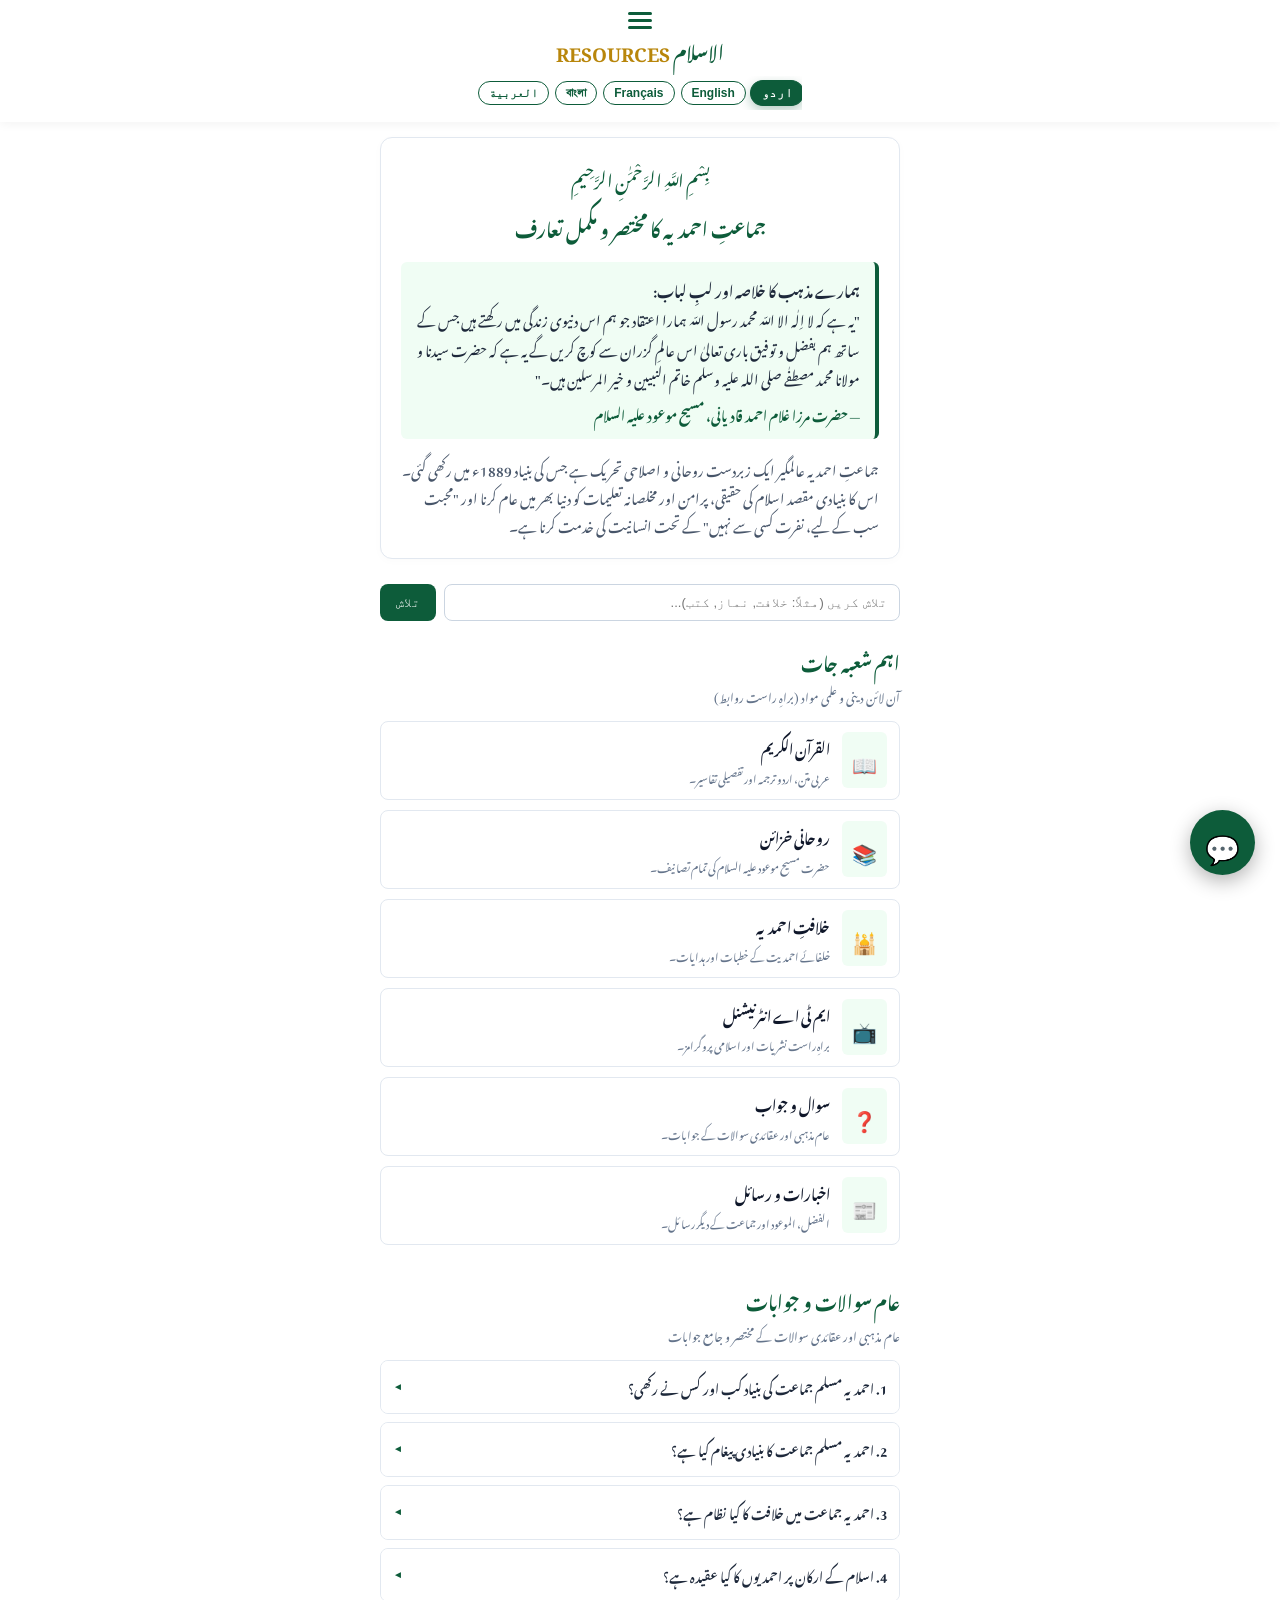
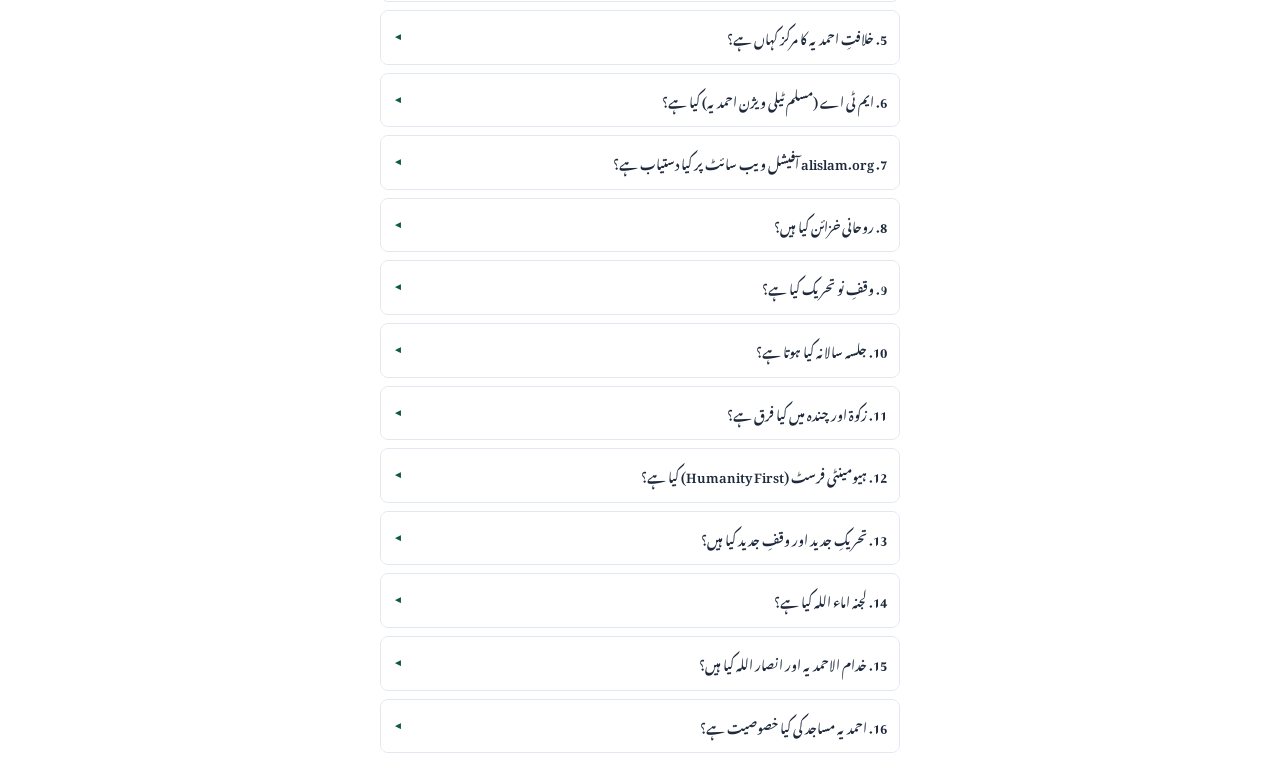
==== index.html @ c7236537 "Update index.html" ====
<!DOCTYPE html>
<html lang="ur" dir="rtl">
<head>
    <meta charset="UTF-8">
    <meta name="viewport" content="width=device-width, initial-scale=1.0">
    <title>الاسلام - Resource Portal</title>
    <link rel="stylesheet" href="style.css">
</head>
<body>

    <!-- Header Section -->

    <header class="navbar">
        <!-- 3 Lines Button (Right Side) -->
        <div class="menu-icon" id="openMenu">
            <span></span>
            <span></span>
            <span></span>

        </div>

        <div class="logo">
            <span class="logo-bold" data-i18n="logoBold">الاسلام</span>
            <span class="logo-sub" data-i18n="logoSub">RESOURCES</span>
        </div>

        <!-- Professional Language Selector Bar (Resource ke niche) -->
        <div class="lang-bar" id="langBar">
            <button class="lang-btn active" data-lang="ur">اردو</button>
            <button class="lang-btn" data-lang="en">English</button>
            <button class="lang-btn" data-lang="fr">Français</button>
            <button class="lang-btn" data-lang="bn">বাংলা</button>
            <button class="lang-btn" data-lang="ar">العربية</button>
        </div>
    </header>

    <!-- Sidebar Menu -->
    <div id="sidebar" class="sidebar">
        <div class="sidebar-header">
            <h3 data-i18n="menuTitle">نیویگیشن Menu</h3>
            <span id="closeMenu" class="close-btn">&times;</span>
        </div>
        <ul class="sidebar-links">
            <li><a href="#departments" class="menu-link" data-i18n="navDep">اہم شعبہ جات</a></li>
            <li><a href="#qna" class="menu-link" data-i18n="navQna">عام سوالات و جوابات</a></li>
            <li><a href="https://www.alislam.org/quran/" target="_blank" class="menu-link" data-i18n="navQuran">القرآن الکریم (تراجم)</a></li>
            <li><a href="https://www.alislam.org/ruhani-khazain/" target="_blank" class="menu-link" data-i18n="navRuhani">روحانی خزائن</a></li>
            <li><a href="https://www.alislam.org/khilafat/" target="_blank" class="menu-link" data-i18n="navKhilafat">خلافتِ احمدیہ</a></li>
            <li><a href="https://www.mta.tv" target="_blank" class="menu-link" data-i18n="navMta">ایم ٹی اے (MTA Live)</a></li>
            <li><a href="https://www.alislam.org/library/" target="_blank" class="menu-link" data-i18n="navLibrary">کتب خانہ (Library)</a></li>
            <li><a href="https://www.alislam.org/askmadhur/" target="_blank" class="menu-link" data-i18n="navAsk">سوال و جواب (AlIslam Q&A)</a></li>
            <li><a href="https://www.alislam.org/press-release/" target="_blank" class="menu-link" data-i18n="navPress">پریس ریلیز</a></li>
            <li><a href="https://www.alislam.org/contactus/" target="_blank" class="menu-link" data-i18n="navContact">ہم سے رابطہ کریں</a></li>
        </ul>
    </div>

    <!-- Overlay Background -->
    <div id="overlay" class="overlay"></div>

    <!-- Main Container -->
    <main class="container">
        <!-- Jama'at Ta'aruf Highlight Section -->
        <div class="intro-card">
            <div class="bismillah" data-i18n="bismillah">بِسْمِ اللَّهِ الرَّحْمَٰنِ الرَّحِيمِ</div>
            <div class="intro-title" data-i18n="introTitle">جماعتِ احمدیہ کا مختصر و مکمل تعارف</div>

            <div class="intro-quote">
                <strong data-i18n="introQuoteTitle">ہمارے مذہب کا خلاصہ اور لبِ لباب:</strong><br>
                <span data-i18n="introQuoteText">"یہ ہے کہ لا اِلٰہ الا اللّہ محمد رسول اللّہ ہمارا اعتقاد جو ہم اس دنیوی زندگی میں رکھتے ہیں جس کے ساتھ ہم بفضل و توفیق باری تعالیٰ اس عالمِ گزران سے کوچ کریں گے یہ ہے کہ حضرت سیدنا و مولانا محمد مصطفٰے صلی اللہ علیہ وسلم خاتم النبیین و خیر المرسلین ہیں۔"</span>
                <span class="author-name" data-i18n="introAuthor">— حضرت مرزا غلام احمد قادیانی، مسیح موعود علیہ السلام</span>
            </div>

            <p style="text-align: right; font-size: 14px; line-height: 2; color: #475569;" data-i18n="introDesc">
                جماعتِ احمدیہ عالمگیر ایک زبردست روحانی و اصلاحی تحریک ہے جس کی بنیاد 1889ء میں رکھی گئی۔ اس کا بنیادی مقصد اسلام کی حقیقی، پرامن اور مخلصانہ تعلیمات کو دنیا بھر میں عام کرنا اور "محبت سب کے لیے، نفرت کسی سے نہیں" کے تحت انسانیت کی خدمت کرنا ہے۔
            </p>
        </div>

        <!-- Search Bar Section -->
        <div class="search-box">
            <input type="text" id="searchInput" placeholder="تلاش کریں (مثلاً: خلافت, نماز, کتب)..." data-i18n-placeholder="searchPlaceholder">
            <button id="searchBtn" data-i18n="searchBtnText">تلاش</button>
        </div>

        <!-- 1. Departments Section -->
        <section id="departments" class="section-title">
            <h2 data-i18n="depHeader">اہم شعبہ جات</h2>
            <p data-i18n="depDesc">آن لائن دینی و علمی مواد (براہِ راست روابط)</p>
        </section>

        <div class="cards-grid">
            <a href="https://www.alislam.org/quran/" target="_blank" class="card">
                <div class="card-icon">📖</div>
                <div class="card-content">
                    <h3 data-i18n="card1Title">القرآن الکریم</h3>
                    <p data-i18n="card1Desc">عربی متن، اردو ترجمہ اور تفصیلی تفاسیر۔</p>
                </div>
            </a>

            <a href="https://www.alislam.org/ruhani-khazain/" target="_blank" class="card">
                <div class="card-icon">📚</div>
                <div class="card-content">
                    <h3 data-i18n="card2Title">روحانی خزائن</h3>
                    <p data-i18n="card2Desc">حضرت مسیح موعود علیہ السلام کی تمام تصانیف۔</p>
                </div>
            </a>

            <a href="https://www.alislam.org/khilafat/" target="_blank" class="card">
                <div class="card-icon">🕌</div>
                <div class="card-content">
                    <h3 data-i18n="card3Title">خلافتِ احمدیہ</h3>
                    <p data-i18n="card3Desc">خلفائے احمدیت کے خطبات اور ہدایات۔</p>
                </div>
            </a>

            <a href="https://www.mta.tv" target="_blank" class="card">
                <div class="card-icon">📺</div>
                <div class="card-content">
                    <h3 data-i18n="card4Title">ایم ٹی اے انٹرنیشنل</h3>
                    <p data-i18n="card4Desc">براہِ راست نشریات اور اسلامی پروگرامز۔</p>
                </div>
            </a>

            <a href="https://www.alislam.org/library/" target="_blank" class="card">
                <div class="card-icon">❓</div>
                <div class="card-content">
                    <h3 data-i18n="card5Title">سوال و جواب</h3>
                    <p data-i18n="card5Desc">عام مذہبی اور عقائدی سوالات کے جوابات۔</p>
                </div>
            </a>

            <a href="https://www.alislam.org/press-release/" target="_blank" class="card">
                <div class="card-icon">📰</div>
                <div class="card-content">
                    <h3 data-i18n="card6Title">اخبارات و رسائل</h3>
                    <p data-i18n="card6Desc">الفضل، الموعود اور جماعت کے دیگر رسائل۔</p>
                </div>
            </a>
        </div>

        <!-- 2. Q&A Section -->
        <section id="qna" class="section-title" style="margin-top: 35px;">
            <h2 data-i18n="qnaHeader">عام سوالات و جوابات</h2>
            <p data-i18n="qnaDesc">عام مذہبی اور عقائدی سوالات کے مختصر و جامع جوابات</p>
        </section>

        <div id="noResults" class="no-results" style="display: none;" data-i18n="noResultsText">
            کوئی نتیجہ نہیں ملا۔ برائے مہربانی مختلف الفاظ سے تلاش کریں۔
        </div>

        <div class="accordion-container">
            <div class="accordion-item">
                <div class="accordion-header" data-i18n="q1Title">1. احمدیہ مسلم جماعت کی بنیاد کب اور کس نے رکھی؟</div>
                <div class="accordion-content">
                    <p data-i18n="q1Desc">احمدیہ مسلم جماعت کی بنیاد حضرت مرزا غلام احمد قادیانی علیہ السلام نے 1889ء میں قادیان، ہند میں رکھی۔ آپ نے حضرت محمد صلی اللہ علیہ وسلم کی پیشگوئی کے مطابق اصلاحِ امت کے لیے مامور من اللہ، مسیح موعود اور مہدی ہونے کا دعویٰ فرمایا۔</p>
                </div>
            </div>

            <div class="accordion-item">
                <div class="accordion-header" data-i18n="q2Title">2. احمدیہ مسلم جماعت کا بنیادی پیغام کیا ہے؟</div>
                <div class="accordion-content">
                    <p data-i18n="q2Desc">جماعت کا بنیادی پیغام "محبت سب کے لیے، نفرت کسی سے نہیں" ہے۔ اس کا مقصد خدا تعالی کی توحید کو قائم کرنا اور انسانیت کی بلا تفریق خدمت کرنا ہے۔</p>
                </div>
            </div>

            <div class="accordion-item">
                <div class="accordion-header" data-i18n="q3Title">3. احمدیہ جماعت میں خلافت کا کیا نظام ہے؟</div>
                <div class="accordion-content">
                    <p data-i18n="q3Desc">حضرت مسیح موعود علیہ السلام کی وفات کے بعد 1908ء میں خلافتِ احمدیہ کا آغاز ہوا۔ یہ ایک روحانی قیادت کا نظام ہے جو تمام دنیا کے احمدیوں کو ایک حبل اللہ پر متحد رکھتا ہے۔ اس وقت پانچویں خلیفہ حضرت مرزا مسرور احمد ایدہ اللہ تعالی بنصرہ العزیز جماعت کے سربراہ ہیں۔</p>
                </div>
            </div>

            <div class="accordion-item">
                <div class="accordion-header" data-i18n="q4Title">4. اسلام کے ارکان پر احمدیوں کا کیا عقیدہ ہے؟</div>
                <div class="accordion-content">
                    <p data-i18n="q4Desc">احمدی مسلم تمام 5 ارکانِ اسلام (کلمہ، نماز، روزہ، زکوۃ، حج) اور ایمان کے 6 ارکان پر پکا ایمان رکھتے ہیں اور حضرت محمد صلی اللہ علیہ وسلم کو خاتم النبیین مانتے ہیں۔</p>
                </div>
            </div>

            <div class="accordion-item">
                <div class="accordion-header" data-i18n="q5Title">5. خلافتِ احمدیہ کا مرکز کہاں ہے؟</div>
                <div class="accordion-content">
                    <p data-i18n="q5Desc">اس وقت خلافتِ احمدیہ کا عالمی مرکز اسلام آباد، ٹلفورڈ، برطانیہ (UK) میں واقع ہے۔</p>
                </div>
            </div>

            <div class="accordion-item">
                <div class="accordion-header" data-i18n="q6Title">6. ایم ٹی اے (مسلم ٹیلی ویژن احمدیہ) کیا ہے؟</div>
                <div class="accordion-content">
                    <p data-i18n="q6Desc">ایم ٹی اے ایک 24 گھنٹے چلنے والا عالمی سیٹلائٹ ٹی وی نیٹ ورک ہے جو بغیر کسی کمرشل اشتہار کے خالص اسلامی مواد، خطباتِ جمعہ اور دینی تعلیمات پوری دنیا میں نشر کرتا ہے۔</p>
                </div>
            </div>

            <div class="accordion-item">
                <div class="accordion-header" data-i18n="q7Title">7. alislam.org آفیشل ویب سائٹ پر کیا دستیاب ہے؟</div>
                <div class="accordion-content">
                    <p data-i18n="q7Desc">alislam.org احمدیہ مسلم جماعت کی آفیشل انٹرنیشنل ویب سائٹ ہے جہاں قرآن کریم کے تراجم، احادیث، ملفوظات، روحانی خزائن اور ہزاروں دینی کتب متعدد زبانوں میں بالکل مفت دستیاب ہیں۔</p>
                </div>
            </div>

            <div class="accordion-item">
                <div class="accordion-header" data-i18n="q8Title">8. روحانی خزائن کیا ہیں؟</div>
                <div class="accordion-content">
                    <p data-i18n="q8Desc">روحانی خزائن حضرت مسیح موعود علیہ السلام کی تحریر کردہ 80 سے زائد تصانیف (کتب) کا ایک مجموعہ ہے جس میں اسلامی عقائد، دلائل اور فلسفہ دین پر تفصیلی بحث کی گئی ہے۔</p>
                </div>
            </div>

            <div class="accordion-item">
                <div class="accordion-header" data-i18n="q9Title">9. وقفِ نو تحریک کیا ہے؟</div>
                <div class="accordion-content">
                    <p data-i18n="q9Desc">یہ ایک عظیم دینی منصوبی اور تحریک ہے جس میں احمدی والدین اپنے بچوں کو ان کی پیدائش سے پہلے خدا کی راہ اور اسلام کی خدمت کے لیے وقف کرتے ہیں۔</p>
                </div>
            </div>

            <div class="accordion-item">
                <div class="accordion-header" data-i18n="q10Title">10. جلسہ سالانہ کیا ہوتا ہے؟</div>
                <div class="accordion-content">
                    <p data-i18n="q10Desc">جلسہ سالانہ ایک 3 روزہ سالانہ دینی و تربیتی کانفرنس ہوتی ہے جو دنیا کے مختلف ممالک میں مقدس دینی ماحول میں منعقد کی جاتی ہے۔</p>
                </div>
            </div>

            <div class="accordion-item">
                <div class="accordion-header" data-i18n="q11Title">11. زکوۃ اور چندہ میں کیا فرق ہے؟</div>
                <div class="accordion-content">
                    <p data-i18n="q11Desc">زکوۃ فرض ارکانِ اسلام میں سے ہے۔ جبکہ چندہ (مالی قربانی) اپنے مال سے جماعتی و دینی اخراجات، تبلیغ اور غریبوں کی مدد کے لیے ایک اختیاری مالی قربانی کا نظام ہے۔</p>
                </div>
            </div>

            <div class="accordion-item">
                <div class="accordion-header" data-i18n="q12Title">12. ہیومینٹی فرسٹ (Humanity First) کیا ہے؟</div>
                <div class="accordion-content">
                    <p data-i18n="q12Desc">ہیومینٹی فرسٹ ایک بین الاقوامی رفاہی ادارہ (Charity Organization) ہے جو بغیر کسی مذہب، ذات یا رنگ کے فرق کے، دنیا بھر کے آفت زدہ اور ضرورت مند لوگوں کی خدمت کرتا ہے۔</p>
                </div>
            </div>

            <div class="accordion-item">
                <div class="accordion-header" data-i18n="q13Title">13. تحریکِ جدید اور وقفِ جدید کیا ہیں؟</div>
                <div class="accordion-content">
                    <p data-i13n="q13Desc">یہ خلافتِ احمدیہ کی طرف سے شروع کی گئی دو عظیم مالی و روحانی تحریکات ہیں جن کا مقصد دنیا بھر میں اسلام کا پیغام پہنچانا، مساجد بنانا اور تعلیمی و طبی مراکز قائم کرنا ہے۔</p>
                </div>
            </div>

            <div class="accordion-item">
                <div class="accordion-header" data-i18n="q14Title">14. لجنہ اماء اللہ کیا ہے؟</div>
                <div class="accordion-content">
                    <p data-i14n="q14Desc">لجنہ اماء اللہ احمدیہ جماعت کی خواتین کی ذیلی تنظیم ہے جو خواتین کی تعلیم، تربیت اور سماجی خدمت کے لیے مستقل طور پر کام کرتی ہے۔</p>
                </div>
            </div>

            <div class="accordion-item">
                <div class="accordion-header" data-i18n="q15Title">15. خدام الاحمدیہ اور انصار اللہ کیا ہیں؟</div>
                <div class="accordion-content">
                    <p data-i15n="q15Desc">15 سے 40 سال کے نوجوانوں کی تنظیم کو "مجلس خدام الاحمدیہ" اور 40 سال سے زائد عمر کے بزرگوں کی تنظیم کو "مجلس انصار اللہ" کہا جاتا ہے۔</p>
                </div>
            </div>

            <div class="accordion-item">
                <div class="accordion-header" data-i18n="q16Title">16. احمدیہ مساجد کی کیا خصوصیت ہے؟</div>
                <div class="accordion-content">
                    <p data-i16n="q16Desc">احمدیہ مساجد عبادتِ الہی کے علاوہ استقبال، امن اور بھائی چارے کا مرکز ہوتی ہیں جہاں ہر امن پسند انسان کا خیر مقدم کیا جاتا ہے۔</p>
                </div>
            </div>
        </div>
    </main>

    <!-- Chatbot Widget -->
    <div class="chat-widget-btn" id="chatWidgetBtn">💬</div>

    <div class="chat-box" id="chatBox">
        <div class="chat-header">
            <span data-i18n="chatTitleText">AI الاسلام اسسٹنٹ</span>
            <span class="close-chat" id="closeChat">&times;</span>
        </div>
        <div class="chat-messages" id="chatMessages">
            <div class="message bot-message" data-i18n="botWelcome">السلام علیکم! میں آپ کا ڈیجیٹل اسسٹنٹ ہوں۔ آپ کیا جاننا چاہتے ہیں؟</div>
        </div>
        <div class="chat-input-container">
            <input type="text" id="chatInput" placeholder="اپنا سوال لکھیں..." data-i18n-placeholder="chatPlaceholder">
            <button id="sendChatBtn" data-i18n="sendBtnText">بھیجیں</button>
        </div>
    </div>

   
<script src="script.js"></script>
<script src="ai-chat.js"></script>
<script src="theme.js"></script>


</body>
</html>
---- style.css ----
@import url('https://fonts.googleapis.com/css2?family=Noto+Nastaliq+Urdu:wght@400;700&display=swap');

* {
    margin: 0;
    padding: 0;
    box-sizing: border-box;
}

body {
    background-color: #ffffff;
    color: #1e293b;
    direction: rtl;
    text-align: right;
    font-family: 'Noto Nastaliq Urdu', 'Jameel Noori Nastaliq', 'Urdu Typesetting', serif;
    font-size: 16px;
    line-height: 2.2; /* Nastaliq font ki lines ko aapas mein jodne se rokne ke liye */
    -webkit-font-smoothing: antialiased;
}


/* Navbar */
.navbar {
    display: flex;
    justify-content: space-between;
    align-items: center;
    padding: 12px 20px;
    background-color: #ffffff;
    box-shadow: 0 2px 10px rgba(0, 0, 0, 0.05);
    position: sticky;
    top: 0;
    z-index: 100;
}

.logo {
    font-size: 19px;
    font-weight: bold;
}

.logo-bold {
    color: #0d5c3a;
}

.logo-sub {
    color: #b8860b;
}

/* 3 Lines Icon */
.menu-icon {
    display: flex;
    flex-direction: column;
    justify-content: space-between;
    width: 24px;
    height: 17px;
    cursor: pointer;
}

.menu-icon span {
    height: 3px;
    width: 100%;
    background-color: #0d5c3a;
    border-radius: 3px;
}

/* Sidebar Animation */
.sidebar {
    position: fixed;
    top: 0;
    right: -280px;
    width: 260px;
    height: 100%;
    background-color: #ffffff;
    box-shadow: -4px 0 15px rgba(0, 0, 0, 0.1);
    z-index: 200;
    transition: right 0.3s cubic-bezier(0.4, 0, 0.2, 1);
    padding: 20px;
    overflow-y: auto;
}

.sidebar.active {
    right: 0;
}

.sidebar-header {
    display: flex;
    justify-content: space-between;
    align-items: center;
    border-bottom: 1px solid #e2e8f0;
    padding-bottom: 12px;
    margin-bottom: 15px;
}

.sidebar-header h3 {
    color: #0d5c3a;
    font-size: 16px;
}

.close-btn {
    font-size: 24px;
    cursor: pointer;
    color: #64748b;
}

.sidebar-links {
    list-style: none;
}

.sidebar-links li {
    margin-bottom: 8px;
}

.sidebar-links a {
    text-decoration: none;
    color: #334155;
    font-size: 14px;
    display: block;
    padding: 8px 10px;
    border-radius: 6px;
    transition: 0.2s;
}

.sidebar-links a:hover {
    background-color: #f1f5f9;
    color: #0d5c3a;
}

/* Overlay */
.overlay {
    position: fixed;
    top: 0;
    left: 0;
    width: 100%;
    height: 100%;
    background: rgba(0, 0, 0, 0.4);
    opacity: 0;
    visibility: hidden;
    transition: opacity 0.3s, visibility 0.3s;
    z-index: 150;
}

.overlay.active {
    opacity: 1;
    visibility: visible;
}

/* Main Container */
.container {
    max-width: 550px;
    margin: 15px auto;
    padding: 0 15px;
}

/* Search Bar */
.search-box {
    display: flex;
    gap: 8px;
    margin-bottom: 20px;
}

.search-box input {
    flex: 1;
    padding: 10px 12px;
    border: 1px solid #cbd5e1;
    border-radius: 8px;
    font-size: 13px;
    outline: none;
}

.search-box input:focus {
    border-color: #0d5c3a;
}

.search-box button {
    background: #0d5c3a;
    color: white;
    border: none;
    padding: 10px 16px;
    border-radius: 8px;
    cursor: pointer;
    font-size: 13px;
}

.section-title h2 {
    color: #0d5c3a;
    font-size: 18px;
}

.section-title p {
    color: #64748b;
    font-size: 12px;
    margin-top: 2px;
}

/* Cards (Compact Look) */
.cards-grid {
    display: flex;
    flex-direction: column;
    gap: 10px;
    margin-top: 12px;
}

.card {
    background: #ffffff;
    border: 1px solid #e2e8f0;
    border-radius: 8px;
    padding: 10px 12px;
    display: flex;
    align-items: center;
    gap: 12px;
    text-decoration: none;
    color: inherit;
    transition: 0.2s;
}

.card:hover {
    border-color: #0d5c3a;
    background-color: #f8fafc;
}

.card-icon {
    font-size: 20px;
    background: #f0fdf4;
    padding: 6px 10px;
    border-radius: 6px;
}

.card-content h3 {
    font-size: 14px;
    color: #0f172a;
}

.card-content p {
    font-size: 11px;
    color: #64748b;
    margin-top: 2px;
}

/* Accordion Q&A */
.accordion-container {
    display: flex;
    flex-direction: column;
    gap: 8px;
    margin-top: 12px;
}

.accordion-item {
    background: #ffffff;
    border: 1px solid #e2e8f0;
    border-radius: 8px;
    overflow: hidden;
}

.accordion-header {
    padding: 12px;
    font-size: 13px;
    font-weight: 600;
    color: #1e293b;
    cursor: pointer;
    background: #ffffff;
    position: relative;
    user-select: none;
}

.accordion-header::after {
    content: '◄';
    position: absolute;
    left: 12px;
    font-size: 10px;
    color: #0d5c3a;
    transition: transform 0.3s;
}

.accordion-item.active .accordion-header::after {
    transform: rotate(-90deg);
}

.accordion-content {
    max-height: 0;
    overflow: hidden;
    transition: max-height 0.3s ease-out;
    background: #fafafa;
}

.accordion-content p {
    padding: 12px;
    font-size: 12px;
    color: #475569;
    line-height: 1.6;
    border-top: 1px solid #f1f5f9;
}

.no-results {
    background: #fef2f2;
    color: #991b1b;
    padding: 10px;
    border-radius: 6px;
    font-size: 12px;
    margin-top: 10px;
    text-align: center;
}

/* Intro Highlight Box */
.intro-card {
    background: #ffffff;
    border: 1px solid #e2e8f0;
    border-radius: 12px;
    padding: 20px;
    margin-bottom: 25px;
    text-align: center;
    box-shadow: 0 2px 10px rgba(0,0,0,0.02);
}

.bismillah {
    font-size: 18px;
    color: #0d5c3a;
    margin-bottom: 10px;
}

.intro-title {
    font-size: 18px;
    color: #0d5c3a;
    font-weight: bold;
    margin-bottom: 12px;
}

.intro-quote {
    background: #f0fdf4;
    border-right: 4px solid #0d5c3a;
    padding: 12px 15px;
    text-align: right;
    border-radius: 6px;
    margin: 15px 0;
    font-size: 14px;
    line-height: 2.1;
    color: #1e293b;
}

.author-name {
    display: block;
    font-weight: bold;
    color: #0d5c3a;
    margin-top: 8px;
    font-size: 13px;
}
/* Intro Highlight Box */
.intro-card {
    background: #ffffff;
    border: 1px solid #e2e8f0;
    border-radius: 12px;
    padding: 20px;
    margin-bottom: 25px;
    text-align: center;
    box-shadow: 0 2px 10px rgba(0,0,0,0.02);
}

.bismillah {
    font-size: 18px;
    color: #0d5c3a;
    margin-bottom: 10px;
}

.intro-title {
    font-size: 18px;
    color: #0d5c3a;
    font-weight: bold;
    margin-bottom: 12px;
}

.intro-quote {
    background: #f0fdf4;
    border-right: 4px solid #0d5c3a;
    padding: 12px 15px;
    text-align: right;
    border-radius: 6px;
    margin: 15px 0;
    font-size: 14px;
    line-height: 2.1;
    color: #1e293b;
}

.author-name {
    display: block;
    font-weight: bold;
    color: #0d5c3a;
    margin-top: 8px;
    font-size: 13px;
}

/* Chat Button Floating & Branding */
.chat-widget-btn {
    position: fixed;
    bottom: 25px;
    right: 25px; /* Right side par move kar diya */
    width: 65px;
    height: 65px;
    background-color: #0d5c3a;
    color: white;
    border-radius: 50%;
    display: flex;
    justify-content: center;
    align-items: center;
    font-size: 28px;
    cursor: pointer;
    box-shadow: 0 6px 20px rgba(0, 0, 0, 0.3);
    z-index: 1000;
    transition: transform 0.3s ease;
}
.chat-widget-btn:active { transform: scale(0.9); }

/* Chat Box Modern Design */
.chat-box {
    position: fixed;
    bottom: 100px;
    right: 20px;
    width: 350px;
    height: 500px;
    background: #ffffff;
    border-radius: 20px;
    box-shadow: 0 10px 30px rgba(0, 0, 0, 0.2);
    display: flex;
    flex-direction: column;
    z-index: 1000;
    overflow: hidden;
    transform: translateY(20px) scale(0.9); /* Animation effect */
    opacity: 0;
    pointer-events: none;
    transition: all 0.4s cubic-bezier(0.175, 0.885, 0.32, 1.275);
}
.chat-box.active {
    opacity: 1;
    pointer-events: auto;
    transform: translateY(0) scale(1);
}

.chat-header {
    background: #0d5c3a;
    color: white;
    padding: 15px 20px;
    display: flex;
    justify-content: space-between;
    align-items: center;
}
.close-chat {
    font-size: 28px; /* Bara cross */
    cursor: pointer;
    font-weight: bold;
    padding: 0 5px;
}

.chat-messages { flex: 1; padding: 15px; overflow-y: auto; background: #f4f7f6; }
.message { padding: 10px 15px; border-radius: 15px; margin-bottom: 10px; max-width: 85%; }
.bot-message { background: #e2e8f0; align-self: flex-start; }
.user-message { background: #0d5c3a; color: white; align-self: flex-end; }

/* Input area with right side button */
.chat-input-container {
    padding: 15px;
    display: flex;
    gap: 10px;
    background: white;
    border-top: 1px solid #ddd;
}
.chat-input-container input {
    flex: 1;
    padding: 12px;
    border: 2px solid #ddd;
    border-radius: 25px;
    outline: none;
}
.chat-input-container button {
    background: #0d5c3a;
    color: white;
    border: none;
    padding: 0 20px;
    border-radius: 25px;
    cursor: pointer;
    font-weight: bold;
    transition: 0.2s;
}
.chat-input-container button:active { transform: scale(0.95); }

/* Professional Language Bar Styling */
.lang-bar {
    display: flex;
    gap: 6px;
    overflow-x: auto;
    padding: 5px 0;
    margin-top: 5px;
    scrollbar-width: none; /* Hide scrollbar for mobile */
}
.lang-bar::-webkit-scrollbar {
    display: none;
}

.lang-btn {
    background-color: rgba(255, 255, 255, 0.15);
    color: #0d5c3a;
    border: 1px solid #0d5c3a;
    padding: 4px 10px;
    border-radius: 15px;
    font-size: 12px;
    font-weight: bold;
    cursor: pointer;
    white-space: nowrap;
    transition: all 0.3s cubic-bezier(0.175, 0.885, 0.32, 1.275);
}

.lang-btn:hover {
    background-color: #0d5c3a;
    color: white;
}

.lang-btn.active {
    background-color: #0d5c3a;
    color: white;
    transform: scale(1.08);
    box-shadow: 0 4px 10px rgba(13, 92, 58, 0.3);
}

.lang-btn:active {
    transform: scale(0.92);
}

/* Navbar adjustments for multiple languages bar */
.navbar {
    display: flex;
    flex-direction: column;
    align-items: center;
    padding: 12px 15px;
}
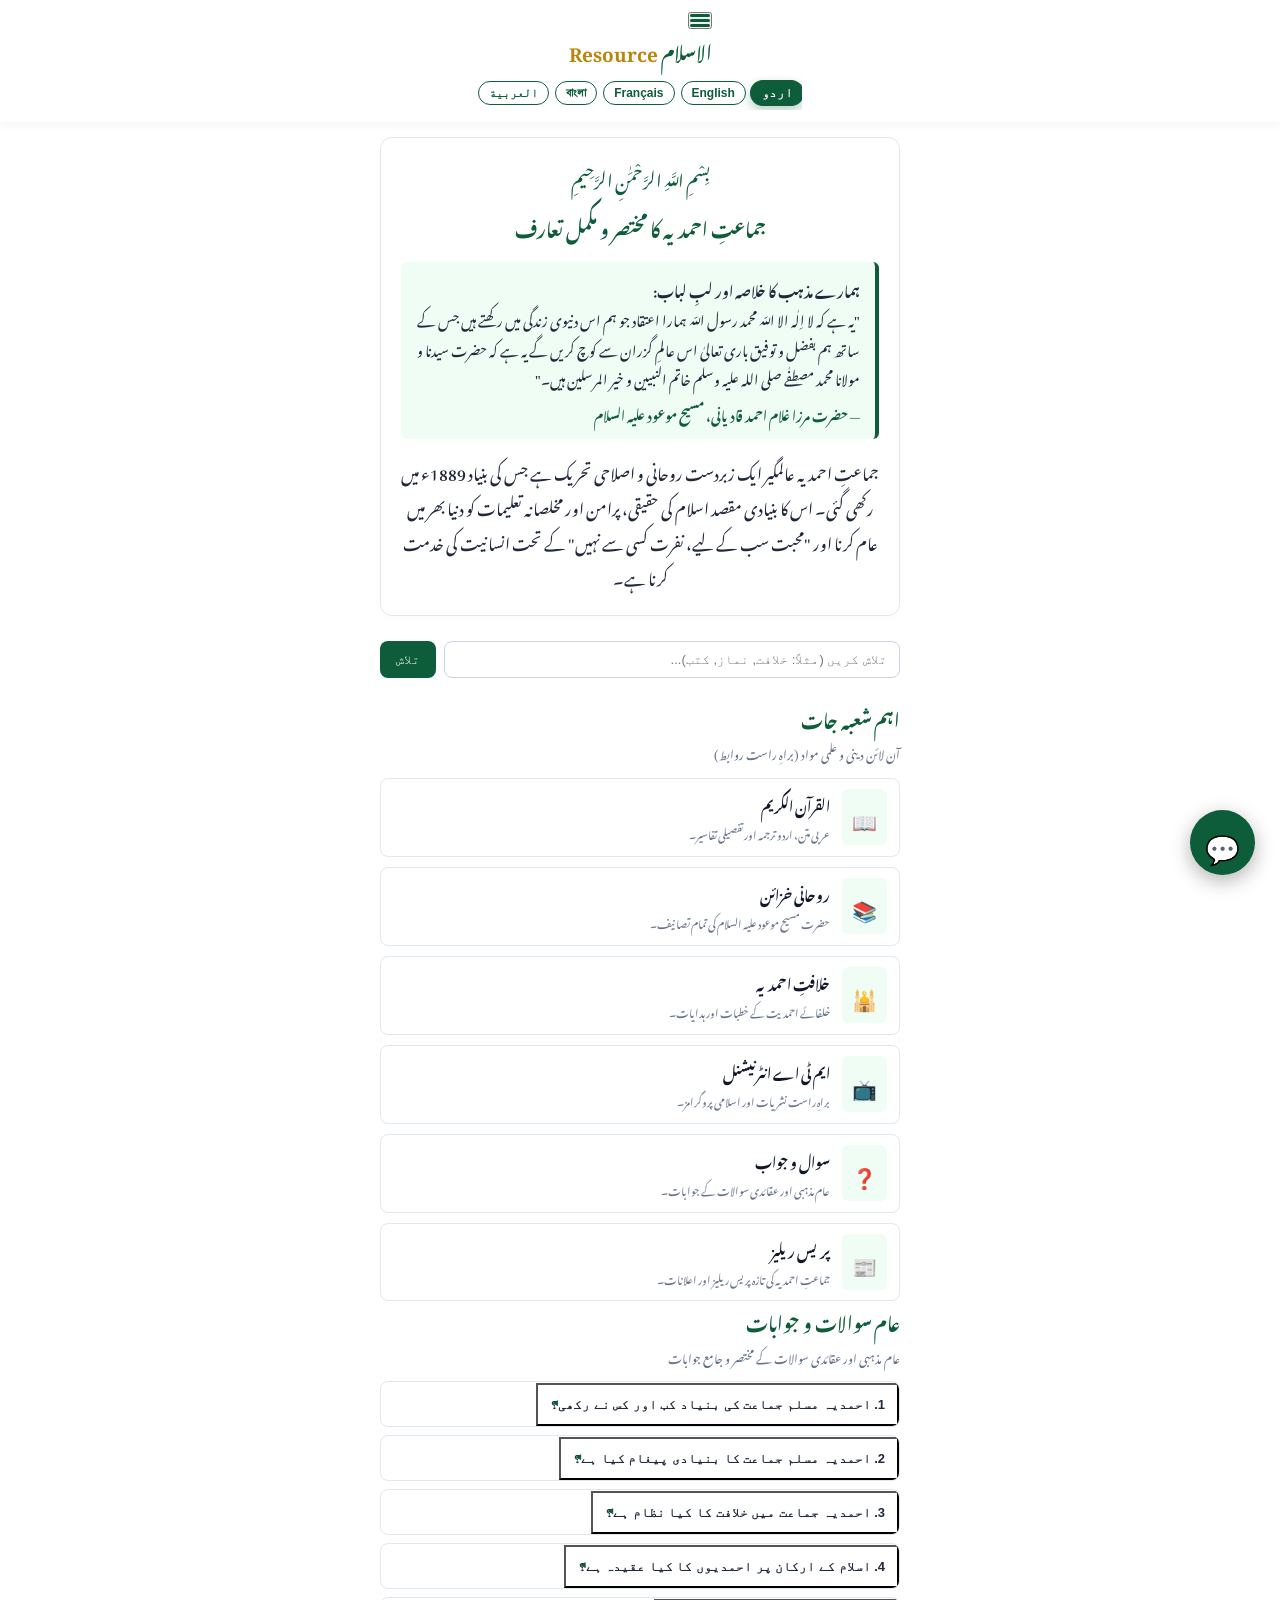
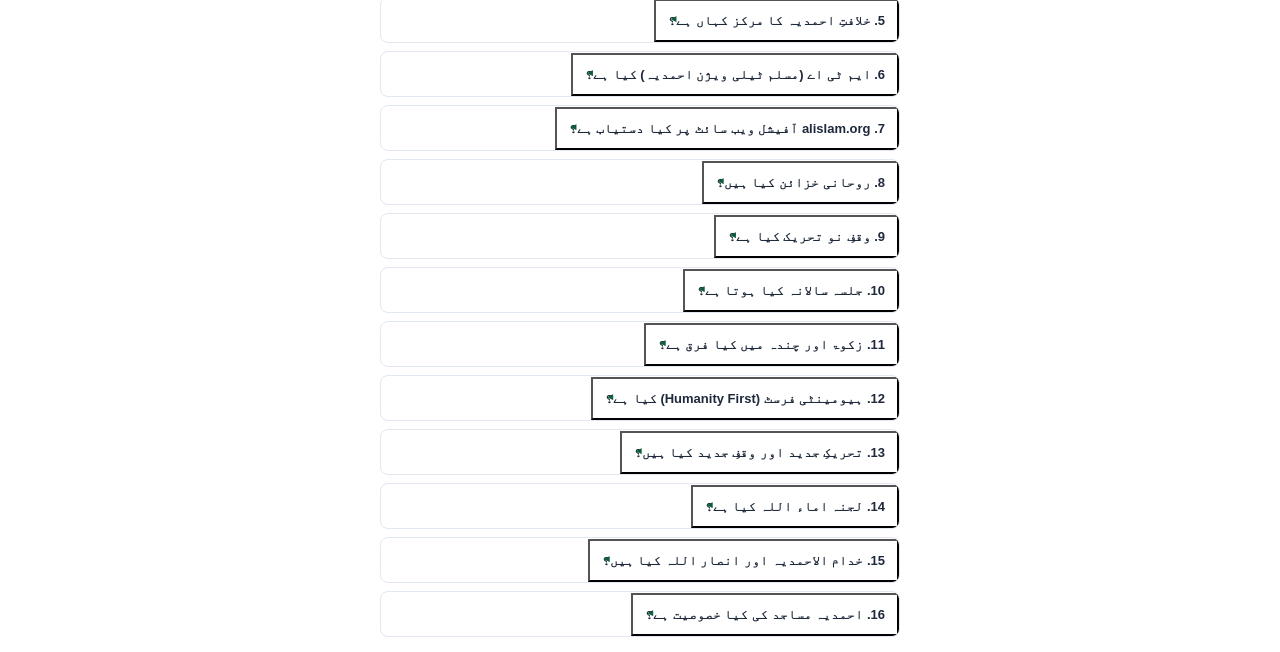
==== commit e0ee49ac: "Update index.html" ====
--- a/index.html
+++ b/index.html
@@ -1,289 +1,1066 @@
 <!DOCTYPE html>
 <html lang="ur" dir="rtl">
+
 <head>
     <meta charset="UTF-8">
     <meta name="viewport" content="width=device-width, initial-scale=1.0">
+
     <title>الاسلام - Resource Portal</title>
+
     <link rel="stylesheet" href="style.css">
 </head>
+
 <body>
 
-    <!-- Header Section -->
+    <!-- ==========================================
+         HEADER
+         ========================================== -->
 
     <header class="navbar">
-        <!-- 3 Lines Button (Right Side) -->
-        <div class="menu-icon" id="openMenu">
-            <span></span>
-            <span></span>
-            <span></span>
+
+        <div class="navbar-main">
+
+            <button
+                class="menu-icon"
+                id="openMenu"
+                type="button"
+                aria-label="Open navigation menu"
+                aria-controls="sidebar"
+                aria-expanded="false"
+            >
+                <span></span>
+                <span></span>
+                <span></span>
+            </button>
+
+            <div class="logo">
+                <span class="logo-bold" data-i18n="logoBold">الاسلام</span>
+                <span class="logo-sub" data-i18n="logoSub">Resource</span>
+            </div>
 
         </div>
 
-        <div class="logo">
-            <span class="logo-bold" data-i18n="logoBold">الاسلام</span>
-            <span class="logo-sub" data-i18n="logoSub">RESOURCES</span>
+        <!-- Language Selector -->
+
+        <div
+            class="lang-bar"
+            id="langBar"
+            aria-label="Language selection"
+        >
+
+            <button
+                class="lang-btn active"
+                type="button"
+                data-lang="ur"
+            >
+                اردو
+            </button>
+
+            <button
+                class="lang-btn"
+                type="button"
+                data-lang="en"
+            >
+                English
+            </button>
+
+            <button
+                class="lang-btn"
+                type="button"
+                data-lang="fr"
+            >
+                Français
+            </button>
+
+            <button
+                class="lang-btn"
+                type="button"
+                data-lang="bn"
+            >
+                বাংলা
+            </button>
+
+            <button
+                class="lang-btn"
+                type="button"
+                data-lang="ar"
+            >
+                العربية
+            </button>
+
         </div>
 
-        <!-- Professional Language Selector Bar (Resource ke niche) -->
-        <div class="lang-bar" id="langBar">
-            <button class="lang-btn active" data-lang="ur">اردو</button>
-            <button class="lang-btn" data-lang="en">English</button>
-            <button class="lang-btn" data-lang="fr">Français</button>
-            <button class="lang-btn" data-lang="bn">বাংলা</button>
-            <button class="lang-btn" data-lang="ar">العربية</button>
+    </header>
+
+
+    <!-- ==========================================
+         SIDEBAR MENU
+         ========================================== -->
+
+    <aside
+        id="sidebar"
+        class="sidebar"
+        aria-hidden="true"
+    >
+
+        <div class="sidebar-header">
+
+            <h3 data-i18n="menuTitle">
+                نیویگیشن
+            </h3>
+
+            <button
+                id="closeMenu"
+                class="close-btn"
+                type="button"
+                aria-label="Close navigation menu"
+            >
+                &times;
+            </button>
+
         </div>
-    </header>
-
-    <!-- Sidebar Menu -->
-    <div id="sidebar" class="sidebar">
-        <div class="sidebar-header">
-            <h3 data-i18n="menuTitle">نیویگیشن Menu</h3>
-            <span id="closeMenu" class="close-btn">&times;</span>
-        </div>
+
+
         <ul class="sidebar-links">
-            <li><a href="#departments" class="menu-link" data-i18n="navDep">اہم شعبہ جات</a></li>
-            <li><a href="#qna" class="menu-link" data-i18n="navQna">عام سوالات و جوابات</a></li>
-            <li><a href="https://www.alislam.org/quran/" target="_blank" class="menu-link" data-i18n="navQuran">القرآن الکریم (تراجم)</a></li>
-            <li><a href="https://www.alislam.org/ruhani-khazain/" target="_blank" class="menu-link" data-i18n="navRuhani">روحانی خزائن</a></li>
-            <li><a href="https://www.alislam.org/khilafat/" target="_blank" class="menu-link" data-i18n="navKhilafat">خلافتِ احمدیہ</a></li>
-            <li><a href="https://www.mta.tv" target="_blank" class="menu-link" data-i18n="navMta">ایم ٹی اے (MTA Live)</a></li>
-            <li><a href="https://www.alislam.org/library/" target="_blank" class="menu-link" data-i18n="navLibrary">کتب خانہ (Library)</a></li>
-            <li><a href="https://www.alislam.org/askmadhur/" target="_blank" class="menu-link" data-i18n="navAsk">سوال و جواب (AlIslam Q&A)</a></li>
-            <li><a href="https://www.alislam.org/press-release/" target="_blank" class="menu-link" data-i18n="navPress">پریس ریلیز</a></li>
-            <li><a href="https://www.alislam.org/contactus/" target="_blank" class="menu-link" data-i18n="navContact">ہم سے رابطہ کریں</a></li>
+
+            <li>
+                <a
+                    href="#departments"
+                    class="menu-link"
+                    data-i18n="navDep"
+                >
+                    اہم شعبہ جات
+                </a>
+            </li>
+
+            <li>
+                <a
+                    href="#qna"
+                    class="menu-link"
+                    data-i18n="navQna"
+                >
+                    عام سوالات و جوابات
+                </a>
+            </li>
+
+            <li>
+                <a
+                    href="https://www.alislam.org/quran/"
+                    target="_blank"
+                    rel="noopener noreferrer"
+                    class="menu-link"
+                    data-i18n="navQuran"
+                >
+                    القرآن الکریم (تراجم)
+                </a>
+            </li>
+
+            <li>
+                <a
+                    href="https://www.alislam.org/ruhani-khazain/"
+                    target="_blank"
+                    rel="noopener noreferrer"
+                    class="menu-link"
+                    data-i18n="navRuhani"
+                >
+                    روحانی خزائن
+                </a>
+            </li>
+
+            <li>
+                <a
+                    href="https://www.alislam.org/khilafat/"
+                    target="_blank"
+                    rel="noopener noreferrer"
+                    class="menu-link"
+                    data-i18n="navKhilafat"
+                >
+                    خلافتِ احمدیہ
+                </a>
+            </li>
+
+            <li>
+                <a
+                    href="https://www.mta.tv"
+                    target="_blank"
+                    rel="noopener noreferrer"
+                    class="menu-link"
+                    data-i18n="navMta"
+                >
+                    ایم ٹی اے (MTA Live)
+                </a>
+            </li>
+
+            <li>
+                <a
+                    href="https://www.alislam.org/library/"
+                    target="_blank"
+                    rel="noopener noreferrer"
+                    class="menu-link"
+                    data-i18n="navLibrary"
+                >
+                    کتب خانہ (Library)
+                </a>
+            </li>
+
+            <li>
+                <a
+                    href="https://www.alislam.org/askmadhur/"
+                    target="_blank"
+                    rel="noopener noreferrer"
+                    class="menu-link"
+                    data-i18n="navAsk"
+                >
+                    سوال و جواب (AlIslam Q&A)
+                </a>
+            </li>
+
+            <li>
+                <a
+                    href="https://www.alislam.org/press-release/"
+                    target="_blank"
+                    rel="noopener noreferrer"
+                    class="menu-link"
+                    data-i18n="navPress"
+                >
+                    پریس ریلیز
+                </a>
+            </li>
+
+            <li>
+                <a
+                    href="https://www.alislam.org/contactus/"
+                    target="_blank"
+                    rel="noopener noreferrer"
+                    class="menu-link"
+                    data-i18n="navContact"
+                >
+                    ہم سے رابطہ کریں
+                </a>
+            </li>
+
         </ul>
-    </div>
-
-    <!-- Overlay Background -->
-    <div id="overlay" class="overlay"></div>
-
-    <!-- Main Container -->
+
+    </aside>
+
+
+    <!-- Overlay -->
+
+    <div
+        id="overlay"
+        class="overlay"
+        aria-hidden="true"
+    ></div>
+
+
+    <!-- ==========================================
+         MAIN CONTENT
+         ========================================== -->
+
     <main class="container">
-        <!-- Jama'at Ta'aruf Highlight Section -->
-        <div class="intro-card">
-            <div class="bismillah" data-i18n="bismillah">بِسْمِ اللَّهِ الرَّحْمَٰنِ الرَّحِيمِ</div>
-            <div class="intro-title" data-i18n="introTitle">جماعتِ احمدیہ کا مختصر و مکمل تعارف</div>
+
+
+        <!-- ======================================
+             INTRODUCTION
+             ====================================== -->
+
+        <section class="intro-card">
+
+            <div
+                class="bismillah"
+                data-i18n="bismillah"
+            >
+                بِسْمِ اللَّهِ الرَّحْمَٰنِ الرَّحِيمِ
+            </div>
+
+            <div
+                class="intro-title"
+                data-i18n="introTitle"
+            >
+                جماعتِ احمدیہ کا مختصر و مکمل تعارف
+            </div>
 
             <div class="intro-quote">
-                <strong data-i18n="introQuoteTitle">ہمارے مذہب کا خلاصہ اور لبِ لباب:</strong><br>
-                <span data-i18n="introQuoteText">"یہ ہے کہ لا اِلٰہ الا اللّہ محمد رسول اللّہ ہمارا اعتقاد جو ہم اس دنیوی زندگی میں رکھتے ہیں جس کے ساتھ ہم بفضل و توفیق باری تعالیٰ اس عالمِ گزران سے کوچ کریں گے یہ ہے کہ حضرت سیدنا و مولانا محمد مصطفٰے صلی اللہ علیہ وسلم خاتم النبیین و خیر المرسلین ہیں۔"</span>
-                <span class="author-name" data-i18n="introAuthor">— حضرت مرزا غلام احمد قادیانی، مسیح موعود علیہ السلام</span>
-            </div>
-
-            <p style="text-align: right; font-size: 14px; line-height: 2; color: #475569;" data-i18n="introDesc">
+
+                <strong data-i18n="introQuoteTitle">
+                    ہمارے مذہب کا خلاصہ اور لبِ لباب:
+                </strong>
+
+                <br>
+
+                <span data-i18n="introQuoteText">
+                    "یہ ہے کہ لا اِلٰہ الا اللّہ محمد رسول اللّہ ہمارا اعتقاد جو ہم اس دنیوی زندگی میں رکھتے ہیں جس کے ساتھ ہم بفضل و توفیق باری تعالیٰ اس عالمِ گزران سے کوچ کریں گے یہ ہے کہ حضرت سیدنا و مولانا محمد مصطفٰے صلی اللہ علیہ وسلم خاتم النبیین و خیر المرسلین ہیں۔"
+                </span>
+
+                <span
+                    class="author-name"
+                    data-i18n="introAuthor"
+                >
+                    — حضرت مرزا غلام احمد قادیانی، مسیح موعود علیہ السلام
+                </span>
+
+            </div>
+
+            <p
+                class="intro-description"
+                data-i18n="introDesc"
+            >
                 جماعتِ احمدیہ عالمگیر ایک زبردست روحانی و اصلاحی تحریک ہے جس کی بنیاد 1889ء میں رکھی گئی۔ اس کا بنیادی مقصد اسلام کی حقیقی، پرامن اور مخلصانہ تعلیمات کو دنیا بھر میں عام کرنا اور "محبت سب کے لیے، نفرت کسی سے نہیں" کے تحت انسانیت کی خدمت کرنا ہے۔
             </p>
+
+        </section>
+
+
+        <!-- ======================================
+             SEARCH
+             ====================================== -->
+
+        <div class="search-box">
+
+            <input
+                type="search"
+                id="searchInput"
+                placeholder="تلاش کریں (مثلاً: خلافت, نماز, کتب)..."
+                data-i18n-placeholder="searchPlaceholder"
+                autocomplete="off"
+                aria-label="Search"
+            >
+
+            <button
+                id="searchBtn"
+                type="button"
+                data-i18n="searchBtnText"
+            >
+                تلاش
+            </button>
+
         </div>
 
-        <!-- Search Bar Section -->
-        <div class="search-box">
-            <input type="text" id="searchInput" placeholder="تلاش کریں (مثلاً: خلافت, نماز, کتب)..." data-i18n-placeholder="searchPlaceholder">
-            <button id="searchBtn" data-i18n="searchBtnText">تلاش</button>
+
+        <!-- ======================================
+             DEPARTMENTS
+             ====================================== -->
+
+        <section
+            id="departments"
+            class="section-title"
+        >
+
+            <h2 data-i18n="depHeader">
+                اہم شعبہ جات
+            </h2>
+
+            <p data-i18n="depDesc">
+                آن لائن دینی و علمی مواد (براہِ راست روابط)
+            </p>
+
+        </section>
+
+
+        <div class="cards-grid">
+
+
+            <!-- Quran -->
+
+            <a
+                href="https://www.alislam.org/quran/"
+                target="_blank"
+                rel="noopener noreferrer"
+                class="card"
+            >
+
+                <div class="card-icon">
+                    📖
+                </div>
+
+                <div class="card-content">
+
+                    <h3 data-i18n="card1Title">
+                        القرآن الکریم
+                    </h3>
+
+                    <p data-i18n="card1Desc">
+                        عربی متن، اردو ترجمہ اور تفصیلی تفاسیر۔
+                    </p>
+
+                </div>
+
+            </a>
+
+
+            <!-- Ruhani Khazain -->
+
+            <a
+                href="https://www.alislam.org/ruhani-khazain/"
+                target="_blank"
+                rel="noopener noreferrer"
+                class="card"
+            >
+
+                <div class="card-icon">
+                    📚
+                </div>
+
+                <div class="card-content">
+
+                    <h3 data-i18n="card2Title">
+                        روحانی خزائن
+                    </h3>
+
+                    <p data-i18n="card2Desc">
+                        حضرت مسیح موعود علیہ السلام کی تمام تصانیف۔
+                    </p>
+
+                </div>
+
+            </a>
+
+
+            <!-- Khilafat -->
+
+            <a
+                href="https://www.alislam.org/khilafat/"
+                target="_blank"
+                rel="noopener noreferrer"
+                class="card"
+            >
+
+                <div class="card-icon">
+                    🕌
+                </div>
+
+                <div class="card-content">
+
+                    <h3 data-i18n="card3Title">
+                        خلافتِ احمدیہ
+                    </h3>
+
+                    <p data-i18n="card3Desc">
+                        خلفائے احمدیت کے خطبات اور ہدایات۔
+                    </p>
+
+                </div>
+
+            </a>
+
+
+            <!-- MTA -->
+
+            <a
+                href="https://www.mta.tv"
+                target="_blank"
+                rel="noopener noreferrer"
+                class="card"
+            >
+
+                <div class="card-icon">
+                    📺
+                </div>
+
+                <div class="card-content">
+
+                    <h3 data-i18n="card4Title">
+                        ایم ٹی اے انٹرنیشنل
+                    </h3>
+
+                    <p data-i18n="card4Desc">
+                        براہِ راست نشریات اور اسلامی پروگرامز۔
+                    </p>
+
+                </div>
+
+            </a>
+
+
+            <!-- Q&A -->
+
+            <a
+                href="https://www.alislam.org/askmadhur/"
+                target="_blank"
+                rel="noopener noreferrer"
+                class="card"
+            >
+
+                <div class="card-icon">
+                    ❓
+                </div>
+
+                <div class="card-content">
+
+                    <h3 data-i18n="card5Title">
+                        سوال و جواب
+                    </h3>
+
+                    <p data-i18n="card5Desc">
+                        عام مذہبی اور عقائدی سوالات کے جوابات۔
+                    </p>
+
+                </div>
+
+            </a>
+
+
+            <!-- Press Releases -->
+
+            <a
+                href="https://www.alislam.org/press-release/"
+                target="_blank"
+                rel="noopener noreferrer"
+                class="card"
+            >
+
+                <div class="card-icon">
+                    📰
+                </div>
+
+                <div class="card-content">
+
+                    <h3 data-i18n="card6Title">
+                        پریس ریلیز
+                    </h3>
+
+                    <p data-i18n="card6Desc">
+                        جماعتِ احمدیہ کی تازہ پریس ریلیز اور اعلانات۔
+                    </p>
+
+                </div>
+
+            </a>
+
+
         </div>
 
-        <!-- 1. Departments Section -->
-        <section id="departments" class="section-title">
-            <h2 data-i18n="depHeader">اہم شعبہ جات</h2>
-            <p data-i18n="depDesc">آن لائن دینی و علمی مواد (براہِ راست روابط)</p>
+
+        <!-- ======================================
+             Q&A
+             ====================================== -->
+
+        <section
+            id="qna"
+            class="section-title qna-section-title"
+        >
+
+            <h2 data-i18n="qnaHeader">
+                عام سوالات و جوابات
+            </h2>
+
+            <p data-i18n="qnaDesc">
+                عام مذہبی اور عقائدی سوالات کے مختصر و جامع جوابات
+            </p>
+
         </section>
 
-        <div class="cards-grid">
-            <a href="https://www.alislam.org/quran/" target="_blank" class="card">
-                <div class="card-icon">📖</div>
-                <div class="card-content">
-                    <h3 data-i18n="card1Title">القرآن الکریم</h3>
-                    <p data-i18n="card1Desc">عربی متن، اردو ترجمہ اور تفصیلی تفاسیر۔</p>
-                </div>
-            </a>
-
-            <a href="https://www.alislam.org/ruhani-khazain/" target="_blank" class="card">
-                <div class="card-icon">📚</div>
-                <div class="card-content">
-                    <h3 data-i18n="card2Title">روحانی خزائن</h3>
-                    <p data-i18n="card2Desc">حضرت مسیح موعود علیہ السلام کی تمام تصانیف۔</p>
-                </div>
-            </a>
-
-            <a href="https://www.alislam.org/khilafat/" target="_blank" class="card">
-                <div class="card-icon">🕌</div>
-                <div class="card-content">
-                    <h3 data-i18n="card3Title">خلافتِ احمدیہ</h3>
-                    <p data-i18n="card3Desc">خلفائے احمدیت کے خطبات اور ہدایات۔</p>
-                </div>
-            </a>
-
-            <a href="https://www.mta.tv" target="_blank" class="card">
-                <div class="card-icon">📺</div>
-                <div class="card-content">
-                    <h3 data-i18n="card4Title">ایم ٹی اے انٹرنیشنل</h3>
-                    <p data-i18n="card4Desc">براہِ راست نشریات اور اسلامی پروگرامز۔</p>
-                </div>
-            </a>
-
-            <a href="https://www.alislam.org/library/" target="_blank" class="card">
-                <div class="card-icon">❓</div>
-                <div class="card-content">
-                    <h3 data-i18n="card5Title">سوال و جواب</h3>
-                    <p data-i18n="card5Desc">عام مذہبی اور عقائدی سوالات کے جوابات۔</p>
-                </div>
-            </a>
-
-            <a href="https://www.alislam.org/press-release/" target="_blank" class="card">
-                <div class="card-icon">📰</div>
-                <div class="card-content">
-                    <h3 data-i18n="card6Title">اخبارات و رسائل</h3>
-                    <p data-i18n="card6Desc">الفضل، الموعود اور جماعت کے دیگر رسائل۔</p>
-                </div>
-            </a>
-        </div>
-
-        <!-- 2. Q&A Section -->
-        <section id="qna" class="section-title" style="margin-top: 35px;">
-            <h2 data-i18n="qnaHeader">عام سوالات و جوابات</h2>
-            <p data-i18n="qnaDesc">عام مذہبی اور عقائدی سوالات کے مختصر و جامع جوابات</p>
-        </section>
-
-        <div id="noResults" class="no-results" style="display: none;" data-i18n="noResultsText">
+
+        <!-- No Results -->
+
+        <div
+            id="noResults"
+            class="no-results"
+            style="display: none;"
+            data-i18n="noResultsText"
+        >
             کوئی نتیجہ نہیں ملا۔ برائے مہربانی مختلف الفاظ سے تلاش کریں۔
         </div>
 
+
+        <!-- ======================================
+             ACCORDION QUESTIONS
+             ====================================== -->
+
         <div class="accordion-container">
-            <div class="accordion-item">
-                <div class="accordion-header" data-i18n="q1Title">1. احمدیہ مسلم جماعت کی بنیاد کب اور کس نے رکھی؟</div>
-                <div class="accordion-content">
-                    <p data-i18n="q1Desc">احمدیہ مسلم جماعت کی بنیاد حضرت مرزا غلام احمد قادیانی علیہ السلام نے 1889ء میں قادیان، ہند میں رکھی۔ آپ نے حضرت محمد صلی اللہ علیہ وسلم کی پیشگوئی کے مطابق اصلاحِ امت کے لیے مامور من اللہ، مسیح موعود اور مہدی ہونے کا دعویٰ فرمایا۔</p>
-                </div>
-            </div>
-
-            <div class="accordion-item">
-                <div class="accordion-header" data-i18n="q2Title">2. احمدیہ مسلم جماعت کا بنیادی پیغام کیا ہے؟</div>
-                <div class="accordion-content">
-                    <p data-i18n="q2Desc">جماعت کا بنیادی پیغام "محبت سب کے لیے، نفرت کسی سے نہیں" ہے۔ اس کا مقصد خدا تعالی کی توحید کو قائم کرنا اور انسانیت کی بلا تفریق خدمت کرنا ہے۔</p>
-                </div>
-            </div>
-
-            <div class="accordion-item">
-                <div class="accordion-header" data-i18n="q3Title">3. احمدیہ جماعت میں خلافت کا کیا نظام ہے؟</div>
-                <div class="accordion-content">
-                    <p data-i18n="q3Desc">حضرت مسیح موعود علیہ السلام کی وفات کے بعد 1908ء میں خلافتِ احمدیہ کا آغاز ہوا۔ یہ ایک روحانی قیادت کا نظام ہے جو تمام دنیا کے احمدیوں کو ایک حبل اللہ پر متحد رکھتا ہے۔ اس وقت پانچویں خلیفہ حضرت مرزا مسرور احمد ایدہ اللہ تعالی بنصرہ العزیز جماعت کے سربراہ ہیں۔</p>
-                </div>
-            </div>
-
-            <div class="accordion-item">
-                <div class="accordion-header" data-i18n="q4Title">4. اسلام کے ارکان پر احمدیوں کا کیا عقیدہ ہے؟</div>
-                <div class="accordion-content">
-                    <p data-i18n="q4Desc">احمدی مسلم تمام 5 ارکانِ اسلام (کلمہ، نماز، روزہ، زکوۃ، حج) اور ایمان کے 6 ارکان پر پکا ایمان رکھتے ہیں اور حضرت محمد صلی اللہ علیہ وسلم کو خاتم النبیین مانتے ہیں۔</p>
-                </div>
-            </div>
-
-            <div class="accordion-item">
-                <div class="accordion-header" data-i18n="q5Title">5. خلافتِ احمدیہ کا مرکز کہاں ہے؟</div>
-                <div class="accordion-content">
-                    <p data-i18n="q5Desc">اس وقت خلافتِ احمدیہ کا عالمی مرکز اسلام آباد، ٹلفورڈ، برطانیہ (UK) میں واقع ہے۔</p>
-                </div>
-            </div>
-
-            <div class="accordion-item">
-                <div class="accordion-header" data-i18n="q6Title">6. ایم ٹی اے (مسلم ٹیلی ویژن احمدیہ) کیا ہے؟</div>
-                <div class="accordion-content">
-                    <p data-i18n="q6Desc">ایم ٹی اے ایک 24 گھنٹے چلنے والا عالمی سیٹلائٹ ٹی وی نیٹ ورک ہے جو بغیر کسی کمرشل اشتہار کے خالص اسلامی مواد، خطباتِ جمعہ اور دینی تعلیمات پوری دنیا میں نشر کرتا ہے۔</p>
-                </div>
-            </div>
-
-            <div class="accordion-item">
-                <div class="accordion-header" data-i18n="q7Title">7. alislam.org آفیشل ویب سائٹ پر کیا دستیاب ہے؟</div>
-                <div class="accordion-content">
-                    <p data-i18n="q7Desc">alislam.org احمدیہ مسلم جماعت کی آفیشل انٹرنیشنل ویب سائٹ ہے جہاں قرآن کریم کے تراجم، احادیث، ملفوظات، روحانی خزائن اور ہزاروں دینی کتب متعدد زبانوں میں بالکل مفت دستیاب ہیں۔</p>
-                </div>
-            </div>
-
-            <div class="accordion-item">
-                <div class="accordion-header" data-i18n="q8Title">8. روحانی خزائن کیا ہیں؟</div>
-                <div class="accordion-content">
-                    <p data-i18n="q8Desc">روحانی خزائن حضرت مسیح موعود علیہ السلام کی تحریر کردہ 80 سے زائد تصانیف (کتب) کا ایک مجموعہ ہے جس میں اسلامی عقائد، دلائل اور فلسفہ دین پر تفصیلی بحث کی گئی ہے۔</p>
-                </div>
-            </div>
-
-            <div class="accordion-item">
-                <div class="accordion-header" data-i18n="q9Title">9. وقفِ نو تحریک کیا ہے؟</div>
-                <div class="accordion-content">
-                    <p data-i18n="q9Desc">یہ ایک عظیم دینی منصوبی اور تحریک ہے جس میں احمدی والدین اپنے بچوں کو ان کی پیدائش سے پہلے خدا کی راہ اور اسلام کی خدمت کے لیے وقف کرتے ہیں۔</p>
-                </div>
-            </div>
-
-            <div class="accordion-item">
-                <div class="accordion-header" data-i18n="q10Title">10. جلسہ سالانہ کیا ہوتا ہے؟</div>
-                <div class="accordion-content">
-                    <p data-i18n="q10Desc">جلسہ سالانہ ایک 3 روزہ سالانہ دینی و تربیتی کانفرنس ہوتی ہے جو دنیا کے مختلف ممالک میں مقدس دینی ماحول میں منعقد کی جاتی ہے۔</p>
-                </div>
-            </div>
-
-            <div class="accordion-item">
-                <div class="accordion-header" data-i18n="q11Title">11. زکوۃ اور چندہ میں کیا فرق ہے؟</div>
-                <div class="accordion-content">
-                    <p data-i18n="q11Desc">زکوۃ فرض ارکانِ اسلام میں سے ہے۔ جبکہ چندہ (مالی قربانی) اپنے مال سے جماعتی و دینی اخراجات، تبلیغ اور غریبوں کی مدد کے لیے ایک اختیاری مالی قربانی کا نظام ہے۔</p>
-                </div>
-            </div>
-
-            <div class="accordion-item">
-                <div class="accordion-header" data-i18n="q12Title">12. ہیومینٹی فرسٹ (Humanity First) کیا ہے؟</div>
-                <div class="accordion-content">
-                    <p data-i18n="q12Desc">ہیومینٹی فرسٹ ایک بین الاقوامی رفاہی ادارہ (Charity Organization) ہے جو بغیر کسی مذہب، ذات یا رنگ کے فرق کے، دنیا بھر کے آفت زدہ اور ضرورت مند لوگوں کی خدمت کرتا ہے۔</p>
-                </div>
-            </div>
-
-            <div class="accordion-item">
-                <div class="accordion-header" data-i18n="q13Title">13. تحریکِ جدید اور وقفِ جدید کیا ہیں؟</div>
-                <div class="accordion-content">
-                    <p data-i13n="q13Desc">یہ خلافتِ احمدیہ کی طرف سے شروع کی گئی دو عظیم مالی و روحانی تحریکات ہیں جن کا مقصد دنیا بھر میں اسلام کا پیغام پہنچانا، مساجد بنانا اور تعلیمی و طبی مراکز قائم کرنا ہے۔</p>
-                </div>
-            </div>
-
-            <div class="accordion-item">
-                <div class="accordion-header" data-i18n="q14Title">14. لجنہ اماء اللہ کیا ہے؟</div>
-                <div class="accordion-content">
-                    <p data-i14n="q14Desc">لجنہ اماء اللہ احمدیہ جماعت کی خواتین کی ذیلی تنظیم ہے جو خواتین کی تعلیم، تربیت اور سماجی خدمت کے لیے مستقل طور پر کام کرتی ہے۔</p>
-                </div>
-            </div>
-
-            <div class="accordion-item">
-                <div class="accordion-header" data-i18n="q15Title">15. خدام الاحمدیہ اور انصار اللہ کیا ہیں؟</div>
-                <div class="accordion-content">
-                    <p data-i15n="q15Desc">15 سے 40 سال کے نوجوانوں کی تنظیم کو "مجلس خدام الاحمدیہ" اور 40 سال سے زائد عمر کے بزرگوں کی تنظیم کو "مجلس انصار اللہ" کہا جاتا ہے۔</p>
-                </div>
-            </div>
-
-            <div class="accordion-item">
-                <div class="accordion-header" data-i18n="q16Title">16. احمدیہ مساجد کی کیا خصوصیت ہے؟</div>
-                <div class="accordion-content">
-                    <p data-i16n="q16Desc">احمدیہ مساجد عبادتِ الہی کے علاوہ استقبال، امن اور بھائی چارے کا مرکز ہوتی ہیں جہاں ہر امن پسند انسان کا خیر مقدم کیا جاتا ہے۔</p>
-                </div>
-            </div>
+
+
+            <!-- Q1 -->
+
+            <div class="accordion-item">
+
+                <button
+                    class="accordion-header"
+                    type="button"
+                    aria-expanded="false"
+                >
+                    <span data-i18n="q1Title">
+                        1. احمدیہ مسلم جماعت کی بنیاد کب اور کس نے رکھی؟
+                    </span>
+                </button>
+
+                <div class="accordion-content">
+
+                    <p data-i18n="q1Desc">
+                        احمدیہ مسلم جماعت کی بنیاد حضرت مرزا غلام احمد قادیانی علیہ السلام نے 1889ء میں قادیان، ہند میں رکھی۔ آپ نے حضرت محمد صلی اللہ علیہ وسلم کی پیشگوئی کے مطابق اصلاحِ امت کے لیے مامور من اللہ، مسیح موعود اور مہدی ہونے کا دعویٰ فرمایا۔
+                    </p>
+
+                </div>
+
+            </div>
+
+
+            <!-- Q2 -->
+
+            <div class="accordion-item">
+
+                <button
+                    class="accordion-header"
+                    type="button"
+                    aria-expanded="false"
+                >
+                    <span data-i18n="q2Title">
+                        2. احمدیہ مسلم جماعت کا بنیادی پیغام کیا ہے؟
+                    </span>
+                </button>
+
+                <div class="accordion-content">
+
+                    <p data-i18n="q2Desc">
+                        جماعت کا بنیادی پیغام "محبت سب کے لیے، نفرت کسی سے نہیں" ہے۔ اس کا مقصد خدا تعالی کی توحید کو قائم کرنا اور انسانیت کی بلا تفریق خدمت کرنا ہے۔
+                    </p>
+
+                </div>
+
+            </div>
+
+
+            <!-- Q3 -->
+
+            <div class="accordion-item">
+
+                <button
+                    class="accordion-header"
+                    type="button"
+                    aria-expanded="false"
+                >
+                    <span data-i18n="q3Title">
+                        3. احمدیہ جماعت میں خلافت کا کیا نظام ہے؟
+                    </span>
+                </button>
+
+                <div class="accordion-content">
+
+                    <p data-i18n="q3Desc">
+                        حضرت مسیح موعود علیہ السلام کی وفات کے بعد 1908ء میں خلافتِ احمدیہ کا آغاز ہوا۔ یہ ایک روحانی قیادت کا نظام ہے جو تمام دنیا کے احمدیوں کو ایک حبل اللہ پر متحد رکھتا ہے۔ اس وقت پانچویں خلیفہ حضرت مرزا مسرور احمد ایدہ اللہ تعالی بنصرہ العزیز جماعت کے سربراہ ہیں۔
+                    </p>
+
+                </div>
+
+            </div>
+
+
+            <!-- Q4 -->
+
+            <div class="accordion-item">
+
+                <button
+                    class="accordion-header"
+                    type="button"
+                    aria-expanded="false"
+                >
+                    <span data-i18n="q4Title">
+                        4. اسلام کے ارکان پر احمدیوں کا کیا عقیدہ ہے؟
+                    </span>
+                </button>
+
+                <div class="accordion-content">
+
+                    <p data-i18n="q4Desc">
+                        احمدی مسلم تمام 5 ارکانِ اسلام (کلمہ، نماز، روزہ، زکوۃ، حج) اور ایمان کے 6 ارکان پر پکا ایمان رکھتے ہیں اور حضرت محمد صلی اللہ علیہ وسلم کو خاتم النبیین مانتے ہیں۔
+                    </p>
+
+                </div>
+
+            </div>
+
+
+            <!-- Q5 -->
+
+            <div class="accordion-item">
+
+                <button
+                    class="accordion-header"
+                    type="button"
+                    aria-expanded="false"
+                >
+                    <span data-i18n="q5Title">
+                        5. خلافتِ احمدیہ کا مرکز کہاں ہے؟
+                    </span>
+                </button>
+
+                <div class="accordion-content">
+
+                    <p data-i18n="q5Desc">
+                        اس وقت خلافتِ احمدیہ کا عالمی مرکز اسلام آباد، ٹلفورڈ، برطانیہ (UK) میں واقع ہے۔
+                    </p>
+
+                </div>
+
+            </div>
+
+
+            <!-- Q6 -->
+
+            <div class="accordion-item">
+
+                <button
+                    class="accordion-header"
+                    type="button"
+                    aria-expanded="false"
+                >
+                    <span data-i18n="q6Title">
+                        6. ایم ٹی اے (مسلم ٹیلی ویژن احمدیہ) کیا ہے؟
+                    </span>
+                </button>
+
+                <div class="accordion-content">
+
+                    <p data-i18n="q6Desc">
+                        ایم ٹی اے ایک 24 گھنٹے چلنے والا عالمی سیٹلائٹ ٹی وی نیٹ ورک ہے جو بغیر کسی کمرشل اشتہار کے خالص اسلامی مواد، خطباتِ جمعہ اور دینی تعلیمات پوری دنیا میں نشر کرتا ہے۔
+                    </p>
+
+                </div>
+
+            </div>
+
+
+            <!-- Q7 -->
+
+            <div class="accordion-item">
+
+                <button
+                    class="accordion-header"
+                    type="button"
+                    aria-expanded="false"
+                >
+                    <span data-i18n="q7Title">
+                        7. alislam.org آفیشل ویب سائٹ پر کیا دستیاب ہے؟
+                    </span>
+                </button>
+
+                <div class="accordion-content">
+
+                    <p data-i18n="q7Desc">
+                        alislam.org احمدیہ مسلم جماعت کی آفیشل انٹرنیشنل ویب سائٹ ہے جہاں قرآن کریم کے تراجم، احادیث، ملفوظات، روحانی خزائن اور ہزاروں دینی کتب متعدد زبانوں میں بالکل مفت دستیاب ہیں۔
+                    </p>
+
+                </div>
+
+            </div>
+
+
+            <!-- Q8 -->
+
+            <div class="accordion-item">
+
+                <button
+                    class="accordion-header"
+                    type="button"
+                    aria-expanded="false"
+                >
+                    <span data-i18n="q8Title">
+                        8. روحانی خزائن کیا ہیں؟
+                    </span>
+                </button>
+
+                <div class="accordion-content">
+
+                    <p data-i18n="q8Desc">
+                        روحانی خزائن حضرت مسیح موعود علیہ السلام کی تحریر کردہ 80 سے زائد تصانیف (کتب) کا ایک مجموعہ ہے جس میں اسلامی عقائد، دلائل اور فلسفہ دین پر تفصیلی بحث کی گئی ہے۔
+                    </p>
+
+                </div>
+
+            </div>
+
+
+            <!-- Q9 -->
+
+            <div class="accordion-item">
+
+                <button
+                    class="accordion-header"
+                    type="button"
+                    aria-expanded="false"
+                >
+                    <span data-i18n="q9Title">
+                        9. وقفِ نو تحریک کیا ہے؟
+                    </span>
+                </button>
+
+                <div class="accordion-content">
+
+                    <p data-i18n="q9Desc">
+                        یہ ایک عظیم دینی منصوبی اور تحریک ہے جس میں احمدی والدین اپنے بچوں کو ان کی پیدائش سے پہلے خدا کی راہ اور اسلام کی خدمت کے لیے وقف کرتے ہیں۔
+                    </p>
+
+                </div>
+
+            </div>
+
+
+            <!-- Q10 -->
+
+            <div class="accordion-item">
+
+                <button
+                    class="accordion-header"
+                    type="button"
+                    aria-expanded="false"
+                >
+                    <span data-i18n="q10Title">
+                        10. جلسہ سالانہ کیا ہوتا ہے؟
+                    </span>
+                </button>
+
+                <div class="accordion-content">
+
+                    <p data-i18n="q10Desc">
+                        جلسہ سالانہ ایک 3 روزہ سالانہ دینی و تربیتی کانفرنس ہوتی ہے جو دنیا کے مختلف ممالک میں مقدس دینی ماحول میں منعقد کی جاتی ہے۔
+                    </p>
+
+                </div>
+
+            </div>
+
+
+            <!-- Q11 -->
+
+            <div class="accordion-item">
+
+                <button
+                    class="accordion-header"
+                    type="button"
+                    aria-expanded="false"
+                >
+                    <span data-i18n="q11Title">
+                        11. زکوۃ اور چندہ میں کیا فرق ہے؟
+                    </span>
+                </button>
+
+                <div class="accordion-content">
+
+                    <p data-i18n="q11Desc">
+                        زکوۃ فرض ارکانِ اسلام میں سے ہے۔ جبکہ چندہ (مالی قربانی) اپنے مال سے جماعتی و دینی اخراجات، تبلیغ اور غریبوں کی مدد کے لیے ایک اختیاری مالی قربانی کا نظام ہے۔
+                    </p>
+
+                </div>
+
+            </div>
+
+
+            <!-- Q12 -->
+
+            <div class="accordion-item">
+
+                <button
+                    class="accordion-header"
+                    type="button"
+                    aria-expanded="false"
+                >
+                    <span data-i18n="q12Title">
+                        12. ہیومینٹی فرسٹ (Humanity First) کیا ہے؟
+                    </span>
+                </button>
+
+                <div class="accordion-content">
+
+                    <p data-i18n="q12Desc">
+                        ہیومینٹی فرسٹ ایک بین الاقوامی رفاہی ادارہ (Charity Organization) ہے جو بغیر کسی مذہب، ذات یا رنگ کے فرق کے، دنیا بھر کے آفت زدہ اور ضرورت مند لوگوں کی خدمت کرتا ہے۔
+                    </p>
+
+                </div>
+
+            </div>
+
+
+            <!-- Q13 -->
+
+            <div class="accordion-item">
+
+                <button
+                    class="accordion-header"
+                    type="button"
+                    aria-expanded="false"
+                >
+                    <span data-i18n="q13Title">
+                        13. تحریکِ جدید اور وقفِ جدید کیا ہیں؟
+                    </span>
+                </button>
+
+                <div class="accordion-content">
+
+                    <p data-i18n="q13Desc">
+                        یہ خلافتِ احمدیہ کی طرف سے شروع کی گئی دو عظیم مالی و روحانی تحریکات ہیں جن کا مقصد دنیا بھر میں اسلام کا پیغام پہنچانا، مساجد بنانا اور تعلیمی و طبی مراکز قائم کرنا ہے۔
+                    </p>
+
+                </div>
+
+            </div>
+
+
+            <!-- Q14 -->
+
+            <div class="accordion-item">
+
+                <button
+                    class="accordion-header"
+                    type="button"
+                    aria-expanded="false"
+                >
+                    <span data-i18n="q14Title">
+                        14. لجنہ اماء اللہ کیا ہے؟
+                    </span>
+                </button>
+
+                <div class="accordion-content">
+
+                    <p data-i18n="q14Desc">
+                        لجنہ اماء اللہ احمدیہ جماعت کی خواتین کی ذیلی تنظیم ہے جو خواتین کی تعلیم، تربیت اور سماجی خدمت کے لیے مستقل طور پر کام کرتی ہے۔
+                    </p>
+
+                </div>
+
+            </div>
+
+
+            <!-- Q15 -->
+
+            <div class="accordion-item">
+
+                <button
+                    class="accordion-header"
+                    type="button"
+                    aria-expanded="false"
+                >
+                    <span data-i18n="q15Title">
+                        15. خدام الاحمدیہ اور انصار اللہ کیا ہیں؟
+                    </span>
+                </button>
+
+                <div class="accordion-content">
+
+                    <p data-i18n="q15Desc">
+                        15 سے 40 سال کے نوجوانوں کی تنظیم کو "مجلس خدام الاحمدیہ" اور 40 سال سے زائد عمر کے بزرگوں کی تنظیم کو "مجلس انصار اللہ" کہا جاتا ہے۔
+                    </p>
+
+                </div>
+
+            </div>
+
+
+            <!-- Q16 -->
+
+            <div class="accordion-item">
+
+                <button
+                    class="accordion-header"
+                    type="button"
+                    aria-expanded="false"
+                >
+                    <span data-i18n="q16Title">
+                        16. احمدیہ مساجد کی کیا خصوصیت ہے؟
+                    </span>
+                </button>
+
+                <div class="accordion-content">
+
+                    <p data-i18n="q16Desc">
+                        احمدیہ مساجد عبادتِ الہی کے علاوہ استقبال، امن اور بھائی چارے کا مرکز ہوتی ہیں جہاں ہر امن پسند انسان کا خیر مقدم کیا جاتا ہے۔
+                    </p>
+
+                </div>
+
+            </div>
+
+
         </div>
+
     </main>
 
-    <!-- Chatbot Widget -->
-    <div class="chat-widget-btn" id="chatWidgetBtn">💬</div>
-
-    <div class="chat-box" id="chatBox">
+
+    <!-- ==========================================
+         AI ASSISTANT
+         ========================================== -->
+
+    <div
+        class="chat-widget-btn"
+        id="chatWidgetBtn"
+        role="button"
+        tabindex="0"
+        aria-label="Open AI Assistant"
+        aria-controls="chatBox"
+        aria-expanded="false"
+    >
+        💬
+    </div>
+
+
+    <div
+        class="chat-box"
+        id="chatBox"
+        aria-hidden="true"
+    >
+
         <div class="chat-header">
-            <span data-i18n="chatTitleText">AI الاسلام اسسٹنٹ</span>
-            <span class="close-chat" id="closeChat">&times;</span>
+
+            <span data-i18n="chatTitleText">
+                AI الاسلام اسسٹنٹ
+            </span>
+
+            <button
+                class="close-chat"
+                id="closeChat"
+                type="button"
+                aria-label="Close AI Assistant"
+            >
+                &times;
+            </button>
+
         </div>
-        <div class="chat-messages" id="chatMessages">
-            <div class="message bot-message" data-i18n="botWelcome">السلام علیکم! میں آپ کا ڈیجیٹل اسسٹنٹ ہوں۔ آپ کیا جاننا چاہتے ہیں؟</div>
+
+
+        <div
+            class="chat-messages"
+            id="chatMessages"
+        >
+
+            <div
+                class="message bot-message"
+                data-i18n="botWelcome"
+            >
+                السلام علیکم! میں آپ کا ڈیجیٹل اسسٹنٹ ہوں۔ آپ کیا جاننا چاہتے ہیں؟
+            </div>
+
         </div>
+
+
         <div class="chat-input-container">
-            <input type="text" id="chatInput" placeholder="اپنا سوال لکھیں..." data-i18n-placeholder="chatPlaceholder">
-            <button id="sendChatBtn" data-i18n="sendBtnText">بھیجیں</button>
+
+            <input
+                type="text"
+                id="chatInput"
+                placeholder="اپنا سوال لکھیں..."
+                data-i18n-placeholder="chatPlaceholder"
+                autocomplete="off"
+            >
+
+            <button
+                id="sendChatBtn"
+                type="button"
+                data-i18n="sendBtnText"
+            >
+                بھیجیں
+            </button>
+
         </div>
+
     </div>
 
-   
-<script src="script.js"></script>
-<script src="ai-chat.js"></script>
-<script src="theme.js"></script>
-
+
+    <!-- ==========================================
+         JAVASCRIPT FILES
+         ========================================== -->
+
+    <script src="script.js"></script>
+    <script src="ai-chat.js"></script>
+    <script src="theme.js"></script>
 
 </body>
-</html>
+</html>
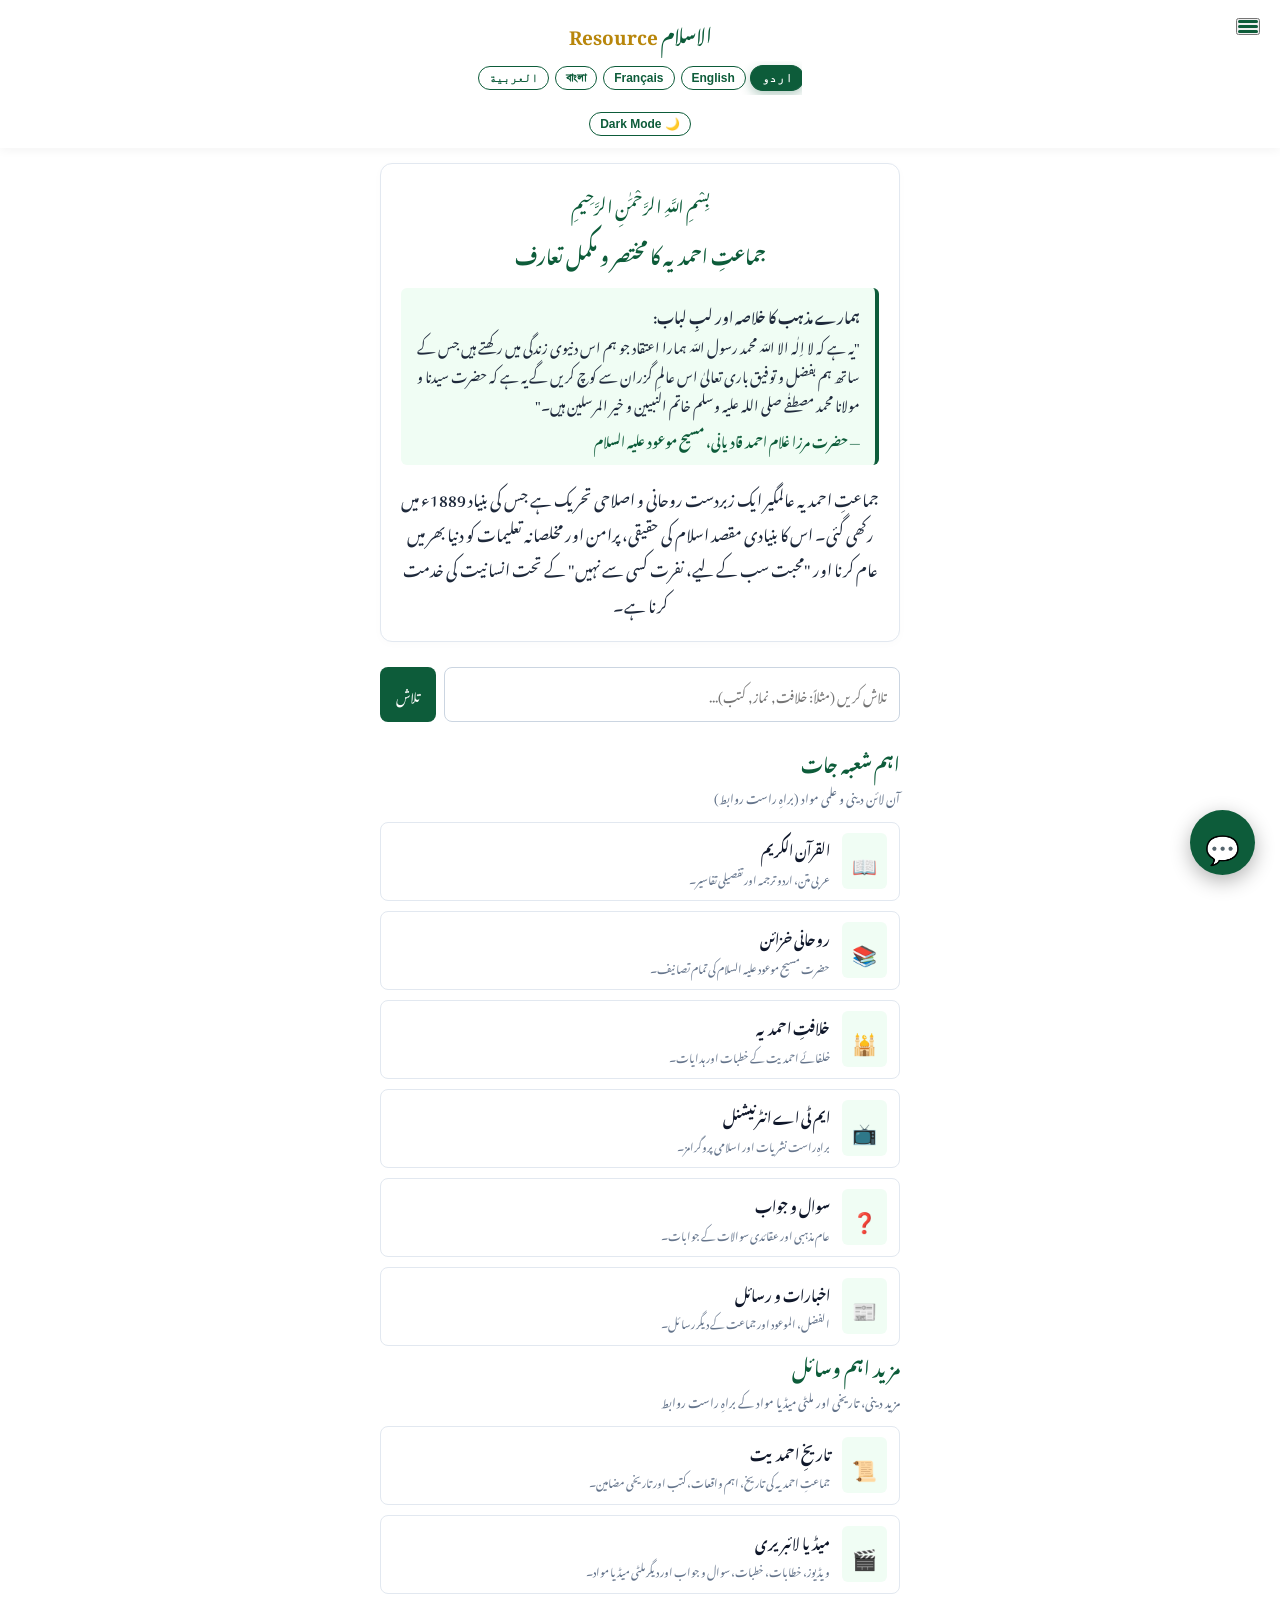
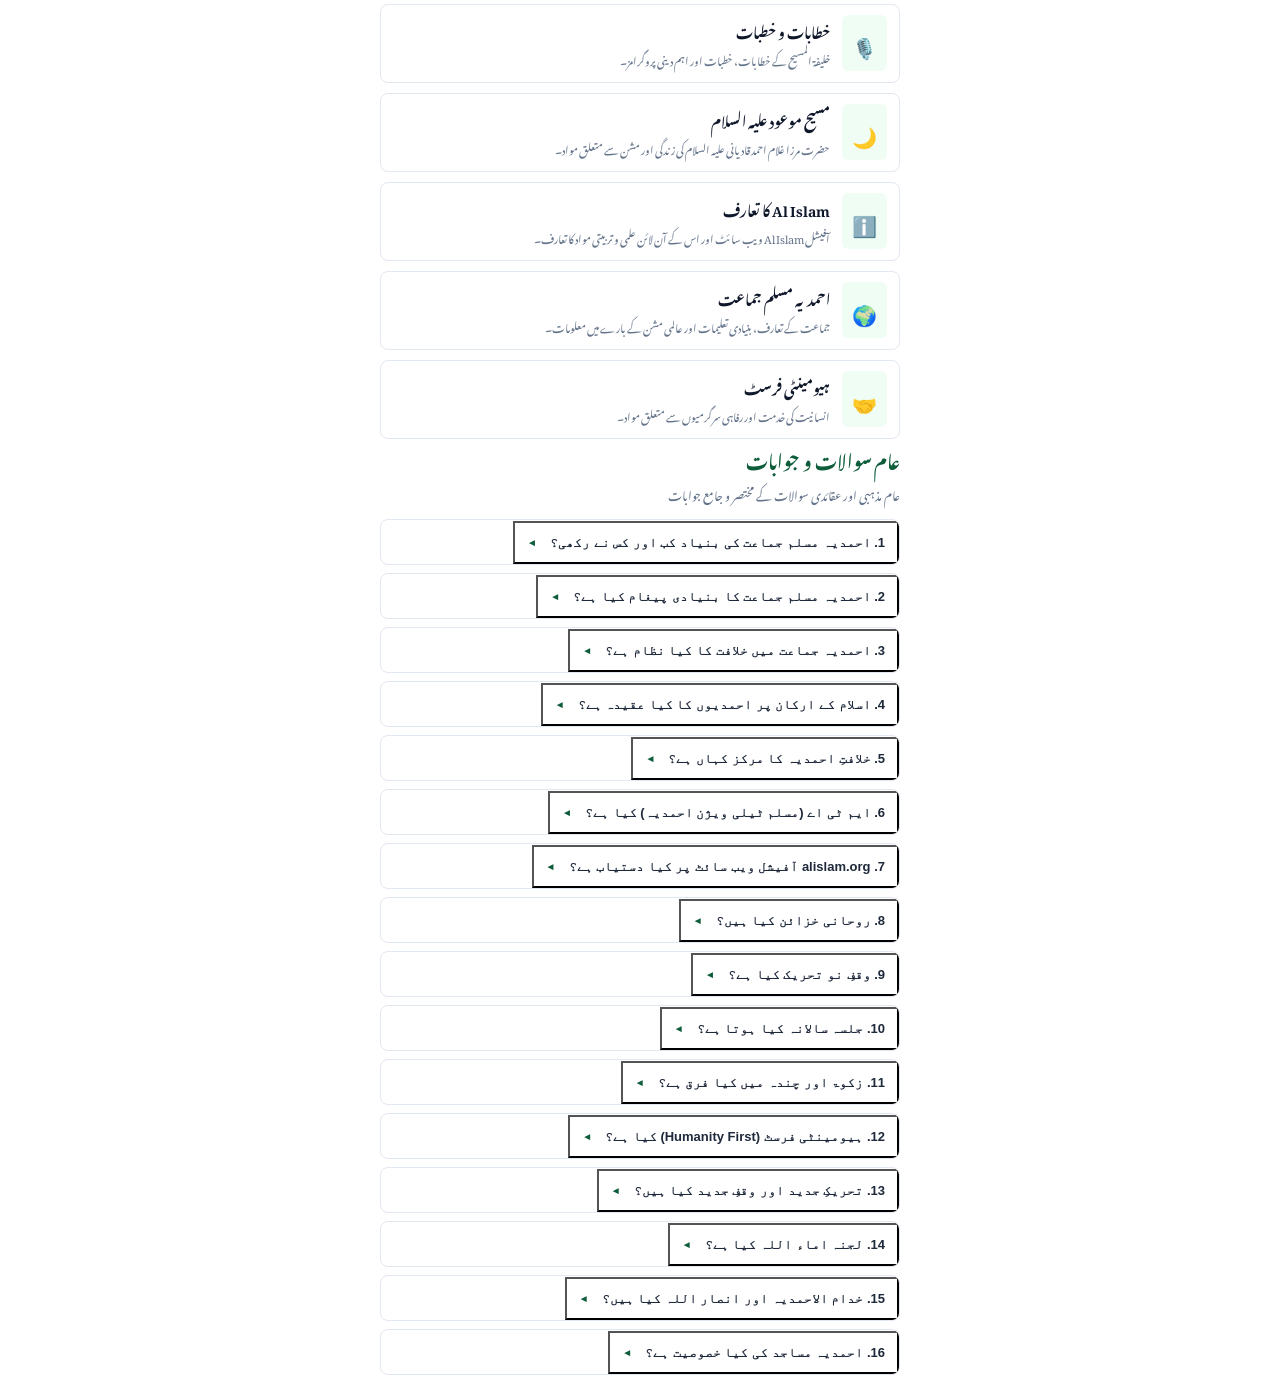
==== commit e49f8d9d: "Add files via upload" ====
--- a/index.html
+++ b/index.html
@@ -10,7 +10,7 @@
     <link rel="stylesheet" href="style.css">
 </head>
 
-<body>
+<body id="top">
 
     <!-- ==========================================
          HEADER
@@ -90,6 +90,10 @@
 
         </div>
 
+        <div style="margin-top: 6px;">
+            <button id="themeToggleBtn" class="lang-btn" type="button" aria-label="Change theme">🌙 Dark Mode</button>
+        </div>
+
     </header>
 
 
@@ -122,6 +126,13 @@
 
 
         <ul class="sidebar-links">
+
+            <li><a href="#top" class="menu-link">🏠 ہوم</a></li>
+            <li><a href="#departments" class="menu-link">📚 تمام اہم وسائل</a></li>
+            <li><a href="https://www.alislam.org/ahmadiyya-history/" target="_blank" rel="noopener noreferrer" class="menu-link">📜 تاریخِ احمدیت</a></li>
+            <li><a href="https://www.alislam.org/media/" target="_blank" rel="noopener noreferrer" class="menu-link">🎬 میڈیا لائبریری</a></li>
+            <li><a href="https://www.alislam.org/media/addresses/" target="_blank" rel="noopener noreferrer" class="menu-link">🎙️ خطابات و خطبات</a></li>
+            <li><a href="https://www.alislam.org/about/" target="_blank" rel="noopener noreferrer" class="menu-link">ℹ️ Al Islam کے بارے میں</a></li>
 
             <li>
                 <a
@@ -532,6 +543,28 @@
 
 
         <!-- ======================================
+             MORE RESOURCES
+             ====================================== -->
+
+        <section class="section-title">
+            <h2>مزید اہم وسائل</h2>
+            <p>مزید دینی، تاریخی اور ملٹی میڈیا مواد کے براہِ راست روابط</p>
+        </section>
+
+        <div class="cards-grid">
+
+            <a href="https://www.alislam.org/ahmadiyya-history/" target="_blank" rel="noopener noreferrer" class="card"><div class="card-icon">📜</div><div class="card-content"><h3>تاریخِ احمدیت</h3><p>جماعتِ احمدیہ کی تاریخ، اہم واقعات، کتب اور تاریخی مضامین۔</p></div></a>
+            <a href="https://www.alislam.org/media/" target="_blank" rel="noopener noreferrer" class="card"><div class="card-icon">🎬</div><div class="card-content"><h3>میڈیا لائبریری</h3><p>ویڈیوز، خطابات، خطبات، سوال و جواب اور دیگر ملٹی میڈیا مواد۔</p></div></a>
+            <a href="https://www.alislam.org/media/addresses/" target="_blank" rel="noopener noreferrer" class="card"><div class="card-icon">🎙️</div><div class="card-content"><h3>خطابات و خطبات</h3><p>خلیفۃ المسیح کے خطابات، خطبات اور اہم دینی پروگرامز۔</p></div></a>
+            <a href="https://www.alislam.org/messiah/" target="_blank" rel="noopener noreferrer" class="card"><div class="card-icon">🌙</div><div class="card-content"><h3>مسیح موعود علیہ السلام</h3><p>حضرت مرزا غلام احمد قادیانی علیہ السلام کی زندگی اور مشن سے متعلق مواد۔</p></div></a>
+            <a href="https://www.alislam.org/about/" target="_blank" rel="noopener noreferrer" class="card"><div class="card-icon">ℹ️</div><div class="card-content"><h3>Al Islam کا تعارف</h3><p>آفیشل Al Islam ویب سائٹ اور اس کے آن لائن علمی و تربیتی مواد کا تعارف۔</p></div></a>
+            <a href="https://www.alislam.org/ahmadiyya-muslim-community/" target="_blank" rel="noopener noreferrer" class="card"><div class="card-icon">🌍</div><div class="card-content"><h3>احمدیہ مسلم جماعت</h3><p>جماعت کے تعارف، بنیادی تعلیمات اور عالمی مشن کے بارے میں معلومات۔</p></div></a>
+            <a href="https://www.alislam.org/video/humanity-first/" target="_blank" rel="noopener noreferrer" class="card"><div class="card-icon">🤝</div><div class="card-content"><h3>ہیومینٹی فرسٹ</h3><p>انسانیت کی خدمت اور رفاہی سرگرمیوں سے متعلق مواد۔</p></div></a>
+
+        </div>
+
+
+        <!-- ======================================
              Q&A
              ====================================== -->
 
@@ -762,7 +795,7 @@
                 <div class="accordion-content">
 
                     <p data-i18n="q8Desc">
-                        روحانی خزائن حضرت مسیح موعود علیہ السلام کی تحریر کردہ 80 سے زائد تصانیف (کتب) کا ایک مجموعہ ہے جس میں اسلامی عقائد، دلائل اور فلسفہ دین پر تفصیلی بحث کی گئی ہے۔
+                                            روحانی خزائن حضرت مسیح موعود علیہ السلام کی تحریر کردہ 80 سے زائد تصانیف (کتب) کا ایک مجموعہ ہے جس میں اسلامی عقائد، دلائل اور فلسفہ دین پر تفصیلی بحث کی گئی ہے۔
                     </p>
 
                 </div>
--- a/style.css
+++ b/style.css
@@ -13,17 +13,19 @@
     text-align: right;
     font-family: 'Noto Nastaliq Urdu', 'Jameel Noori Nastaliq', 'Urdu Typesetting', serif;
     font-size: 16px;
-    line-height: 2.2; /* Nastaliq font ki lines ko aapas mein jodne se rokne ke liye */
+    line-height: 2.2;
     -webkit-font-smoothing: antialiased;
 }
 
-
-/* Navbar */
+/* ==========================================
+   Navbar
+   ========================================== */
+
 .navbar {
     display: flex;
-    justify-content: space-between;
+    flex-direction: column;
     align-items: center;
-    padding: 12px 20px;
+    padding: 12px 15px;
     background-color: #ffffff;
     box-shadow: 0 2px 10px rgba(0, 0, 0, 0.05);
     position: sticky;
@@ -34,6 +36,7 @@
 .logo {
     font-size: 19px;
     font-weight: bold;
+    margin-bottom: 2px;
 }
 
 .logo-bold {
@@ -45,7 +48,11 @@
 }
 
 /* 3 Lines Icon */
+
 .menu-icon {
+    position: absolute;
+    right: 20px;
+    top: 18px;
     display: flex;
     flex-direction: column;
     justify-content: space-between;
@@ -61,7 +68,57 @@
     border-radius: 3px;
 }
 
-/* Sidebar Animation */
+/* ==========================================
+   Language Bar
+   ========================================== */
+
+.lang-bar {
+    display: flex;
+    gap: 6px;
+    overflow-x: auto;
+    padding: 5px 0;
+    margin-top: 5px;
+    scrollbar-width: none;
+    max-width: 100%;
+}
+
+.lang-bar::-webkit-scrollbar {
+    display: none;
+}
+
+.lang-btn {
+    background-color: rgba(255, 255, 255, 0.15);
+    color: #0d5c3a;
+    border: 1px solid #0d5c3a;
+    padding: 4px 10px;
+    border-radius: 15px;
+    font-size: 12px;
+    font-weight: bold;
+    cursor: pointer;
+    white-space: nowrap;
+    transition: all 0.3s cubic-bezier(0.175, 0.885, 0.32, 1.275);
+}
+
+.lang-btn:hover {
+    background-color: #0d5c3a;
+    color: white;
+}
+
+.lang-btn.active {
+    background-color: #0d5c3a;
+    color: white;
+    transform: scale(1.08);
+    box-shadow: 0 4px 10px rgba(13, 92, 58, 0.3);
+}
+
+.lang-btn:active {
+    transform: scale(0.92);
+}
+
+/* ==========================================
+   Sidebar Menu
+   ========================================== */
+
 .sidebar {
     position: fixed;
     top: 0;
@@ -123,7 +180,10 @@
     color: #0d5c3a;
 }
 
-/* Overlay */
+/* ==========================================
+   Overlay
+   ========================================== */
+
 .overlay {
     position: fixed;
     top: 0;
@@ -142,163 +202,20 @@
     visibility: visible;
 }
 
-/* Main Container */
+/* ==========================================
+   Main Container
+   ========================================== */
+
 .container {
     max-width: 550px;
     margin: 15px auto;
     padding: 0 15px;
 }
 
-/* Search Bar */
-.search-box {
-    display: flex;
-    gap: 8px;
-    margin-bottom: 20px;
-}
-
-.search-box input {
-    flex: 1;
-    padding: 10px 12px;
-    border: 1px solid #cbd5e1;
-    border-radius: 8px;
-    font-size: 13px;
-    outline: none;
-}
-
-.search-box input:focus {
-    border-color: #0d5c3a;
-}
-
-.search-box button {
-    background: #0d5c3a;
-    color: white;
-    border: none;
-    padding: 10px 16px;
-    border-radius: 8px;
-    cursor: pointer;
-    font-size: 13px;
-}
-
-.section-title h2 {
-    color: #0d5c3a;
-    font-size: 18px;
-}
-
-.section-title p {
-    color: #64748b;
-    font-size: 12px;
-    margin-top: 2px;
-}
-
-/* Cards (Compact Look) */
-.cards-grid {
-    display: flex;
-    flex-direction: column;
-    gap: 10px;
-    margin-top: 12px;
-}
-
-.card {
-    background: #ffffff;
-    border: 1px solid #e2e8f0;
-    border-radius: 8px;
-    padding: 10px 12px;
-    display: flex;
-    align-items: center;
-    gap: 12px;
-    text-decoration: none;
-    color: inherit;
-    transition: 0.2s;
-}
-
-.card:hover {
-    border-color: #0d5c3a;
-    background-color: #f8fafc;
-}
-
-.card-icon {
-    font-size: 20px;
-    background: #f0fdf4;
-    padding: 6px 10px;
-    border-radius: 6px;
-}
-
-.card-content h3 {
-    font-size: 14px;
-    color: #0f172a;
-}
-
-.card-content p {
-    font-size: 11px;
-    color: #64748b;
-    margin-top: 2px;
-}
-
-/* Accordion Q&A */
-.accordion-container {
-    display: flex;
-    flex-direction: column;
-    gap: 8px;
-    margin-top: 12px;
-}
-
-.accordion-item {
-    background: #ffffff;
-    border: 1px solid #e2e8f0;
-    border-radius: 8px;
-    overflow: hidden;
-}
-
-.accordion-header {
-    padding: 12px;
-    font-size: 13px;
-    font-weight: 600;
-    color: #1e293b;
-    cursor: pointer;
-    background: #ffffff;
-    position: relative;
-    user-select: none;
-}
-
-.accordion-header::after {
-    content: '◄';
-    position: absolute;
-    left: 12px;
-    font-size: 10px;
-    color: #0d5c3a;
-    transition: transform 0.3s;
-}
-
-.accordion-item.active .accordion-header::after {
-    transform: rotate(-90deg);
-}
-
-.accordion-content {
-    max-height: 0;
-    overflow: hidden;
-    transition: max-height 0.3s ease-out;
-    background: #fafafa;
-}
-
-.accordion-content p {
-    padding: 12px;
-    font-size: 12px;
-    color: #475569;
-    line-height: 1.6;
-    border-top: 1px solid #f1f5f9;
-}
-
-.no-results {
-    background: #fef2f2;
-    color: #991b1b;
-    padding: 10px;
-    border-radius: 6px;
-    font-size: 12px;
-    margin-top: 10px;
-    text-align: center;
-}
-
-/* Intro Highlight Box */
+/* ==========================================
+   Intro Highlight Box
+   ========================================== */
+
 .intro-card {
     background: #ffffff;
     border: 1px solid #e2e8f0;
@@ -306,7 +223,7 @@
     padding: 20px;
     margin-bottom: 25px;
     text-align: center;
-    box-shadow: 0 2px 10px rgba(0,0,0,0.02);
+    box-shadow: 0 2px 10px rgba(0, 0, 0, 0.02);
 }
 
 .bismillah {
@@ -341,55 +258,199 @@
     margin-top: 8px;
     font-size: 13px;
 }
-/* Intro Highlight Box */
-.intro-card {
+
+/* ==========================================
+   Search Bar
+   ========================================== */
+
+.search-box {
+    display: flex;
+    gap: 8px;
+    margin-bottom: 20px;
+}
+
+.search-box input {
+    flex: 1;
+    padding: 10px 12px;
+    border: 1px solid #cbd5e1;
+    border-radius: 8px;
+    font-size: 13px;
+    outline: none;
+    font-family: inherit;
+}
+
+.search-box input:focus {
+    border-color: #0d5c3a;
+}
+
+.search-box button {
+    background: #0d5c3a;
+    color: white;
+    border: none;
+    padding: 10px 16px;
+    border-radius: 8px;
+    cursor: pointer;
+    font-size: 13px;
+    font-family: inherit;
+}
+
+.search-box button:active {
+    transform: scale(0.97);
+}
+
+/* ==========================================
+   Section Titles
+   ========================================== */
+
+.section-title h2 {
+    color: #0d5c3a;
+    font-size: 18px;
+}
+
+.section-title p {
+    color: #64748b;
+    font-size: 12px;
+    margin-top: 2px;
+}
+
+/* ==========================================
+   Cards
+   ========================================== */
+
+.cards-grid {
+    display: flex;
+    flex-direction: column;
+    gap: 10px;
+    margin-top: 12px;
+}
+
+.card {
     background: #ffffff;
     border: 1px solid #e2e8f0;
-    border-radius: 12px;
-    padding: 20px;
-    margin-bottom: 25px;
+    border-radius: 8px;
+    padding: 10px 12px;
+    display: flex;
+    align-items: center;
+    gap: 12px;
+    text-decoration: none;
+    color: inherit;
+    transition: 0.2s;
+}
+
+.card:hover {
+    border-color: #0d5c3a;
+    background-color: #f8fafc;
+}
+
+.card:active {
+    transform: scale(0.99);
+}
+
+.card-icon {
+    font-size: 20px;
+    background: #f0fdf4;
+    padding: 6px 10px;
+    border-radius: 6px;
+    flex-shrink: 0;
+}
+
+.card-content {
+    min-width: 0;
+}
+
+.card-content h3 {
+    font-size: 14px;
+    color: #0f172a;
+}
+
+.card-content p {
+    font-size: 11px;
+    color: #64748b;
+    margin-top: 2px;
+}
+
+/* ==========================================
+   Accordion Q&A
+   ========================================== */
+
+.accordion-container {
+    display: flex;
+    flex-direction: column;
+    gap: 8px;
+    margin-top: 12px;
+}
+
+.accordion-item {
+    background: #ffffff;
+    border: 1px solid #e2e8f0;
+    border-radius: 8px;
+    overflow: hidden;
+}
+
+.accordion-header {
+    padding: 12px;
+    padding-left: 35px;
+    font-size: 13px;
+    font-weight: 600;
+    color: #1e293b;
+    cursor: pointer;
+    background: #ffffff;
+    position: relative;
+    user-select: none;
+}
+
+.accordion-header::after {
+    content: '◄';
+    position: absolute;
+    left: 12px;
+    top: 50%;
+    transform: translateY(-50%);
+    font-size: 10px;
+    color: #0d5c3a;
+    transition: transform 0.3s;
+}
+
+.accordion-item.active .accordion-header::after {
+    transform: translateY(-50%) rotate(-90deg);
+}
+
+.accordion-content {
+    max-height: 0;
+    overflow: hidden;
+    transition: max-height 0.3s ease-out;
+    background: #fafafa;
+}
+
+.accordion-content p {
+    padding: 12px;
+    font-size: 12px;
+    color: #475569;
+    line-height: 1.6;
+    border-top: 1px solid #f1f5f9;
+}
+
+/* ==========================================
+   No Results
+   ========================================== */
+
+.no-results {
+    background: #fef2f2;
+    color: #991b1b;
+    padding: 10px;
+    border-radius: 6px;
+    font-size: 12px;
+    margin-top: 10px;
     text-align: center;
-    box-shadow: 0 2px 10px rgba(0,0,0,0.02);
-}
-
-.bismillah {
-    font-size: 18px;
-    color: #0d5c3a;
-    margin-bottom: 10px;
-}
-
-.intro-title {
-    font-size: 18px;
-    color: #0d5c3a;
-    font-weight: bold;
-    margin-bottom: 12px;
-}
-
-.intro-quote {
-    background: #f0fdf4;
-    border-right: 4px solid #0d5c3a;
-    padding: 12px 15px;
-    text-align: right;
-    border-radius: 6px;
-    margin: 15px 0;
-    font-size: 14px;
-    line-height: 2.1;
-    color: #1e293b;
-}
-
-.author-name {
-    display: block;
-    font-weight: bold;
-    color: #0d5c3a;
-    margin-top: 8px;
-    font-size: 13px;
-}
-
-/* Chat Button Floating & Branding */
+}
+
+/* ==========================================
+   Chat Button
+   ========================================== */
+
 .chat-widget-btn {
     position: fixed;
     bottom: 25px;
-    right: 25px; /* Right side par move kar diya */
+    right: 25px;
     width: 65px;
     height: 65px;
     background-color: #0d5c3a;
@@ -404,9 +465,15 @@
     z-index: 1000;
     transition: transform 0.3s ease;
 }
-.chat-widget-btn:active { transform: scale(0.9); }
-
-/* Chat Box Modern Design */
+
+.chat-widget-btn:active {
+    transform: scale(0.9);
+}
+
+/* ==========================================
+   Chat Box
+   ========================================== */
+
 .chat-box {
     position: fixed;
     bottom: 100px;
@@ -420,11 +487,12 @@
     flex-direction: column;
     z-index: 1000;
     overflow: hidden;
-    transform: translateY(20px) scale(0.9); /* Animation effect */
+    transform: translateY(20px) scale(0.9);
     opacity: 0;
     pointer-events: none;
     transition: all 0.4s cubic-bezier(0.175, 0.885, 0.32, 1.275);
 }
+
 .chat-box.active {
     opacity: 1;
     pointer-events: auto;
@@ -439,19 +507,45 @@
     justify-content: space-between;
     align-items: center;
 }
+
 .close-chat {
-    font-size: 28px; /* Bara cross */
+    font-size: 28px;
     cursor: pointer;
     font-weight: bold;
     padding: 0 5px;
 }
 
-.chat-messages { flex: 1; padding: 15px; overflow-y: auto; background: #f4f7f6; }
-.message { padding: 10px 15px; border-radius: 15px; margin-bottom: 10px; max-width: 85%; }
-.bot-message { background: #e2e8f0; align-self: flex-start; }
-.user-message { background: #0d5c3a; color: white; align-self: flex-end; }
-
-/* Input area with right side button */
+.chat-messages {
+    flex: 1;
+    padding: 15px;
+    overflow-y: auto;
+    background: #f4f7f6;
+    display: flex;
+    flex-direction: column;
+}
+
+.message {
+    padding: 10px 15px;
+    border-radius: 15px;
+    margin-bottom: 10px;
+    max-width: 85%;
+}
+
+.bot-message {
+    background: #e2e8f0;
+    align-self: flex-start;
+}
+
+.user-message {
+    background: #0d5c3a;
+    color: white;
+    align-self: flex-end;
+}
+
+/* ==========================================
+   Chat Input
+   ========================================== */
+
 .chat-input-container {
     padding: 15px;
     display: flex;
@@ -459,13 +553,21 @@
     background: white;
     border-top: 1px solid #ddd;
 }
+
 .chat-input-container input {
     flex: 1;
+    min-width: 0;
     padding: 12px;
     border: 2px solid #ddd;
     border-radius: 25px;
     outline: none;
-}
+    font-family: inherit;
+}
+
+.chat-input-container input:focus {
+    border-color: #0d5c3a;
+}
+
 .chat-input-container button {
     background: #0d5c3a;
     color: white;
@@ -475,55 +577,317 @@
     cursor: pointer;
     font-weight: bold;
     transition: 0.2s;
-}
-.chat-input-container button:active { transform: scale(0.95); }
-
-/* Professional Language Bar Styling */
-.lang-bar {
-    display: flex;
-    gap: 6px;
-    overflow-x: auto;
-    padding: 5px 0;
-    margin-top: 5px;
-    scrollbar-width: none; /* Hide scrollbar for mobile */
-}
-.lang-bar::-webkit-scrollbar {
-    display: none;
-}
-
-.lang-btn {
-    background-color: rgba(255, 255, 255, 0.15);
-    color: #0d5c3a;
-    border: 1px solid #0d5c3a;
-    padding: 4px 10px;
-    border-radius: 15px;
-    font-size: 12px;
-    font-weight: bold;
-    cursor: pointer;
+    font-family: inherit;
     white-space: nowrap;
-    transition: all 0.3s cubic-bezier(0.175, 0.885, 0.32, 1.275);
-}
-
-.lang-btn:hover {
-    background-color: #0d5c3a;
-    color: white;
-}
-
-.lang-btn.active {
-    background-color: #0d5c3a;
-    color: white;
-    transform: scale(1.08);
-    box-shadow: 0 4px 10px rgba(13, 92, 58, 0.3);
-}
-
-.lang-btn:active {
-    transform: scale(0.92);
-}
-
-/* Navbar adjustments for multiple languages bar */
-.navbar {
-    display: flex;
-    flex-direction: column;
-    align-items: center;
-    padding: 12px 15px;
-}
+}
+
+.chat-input-container button:active {
+    transform: scale(0.95);
+}
+
+/* ==========================================
+   Mobile Responsive
+   ========================================== */
+
+@media (max-width: 600px) {
+
+    .navbar {
+        padding: 10px 12px;
+    }
+
+    .menu-icon {
+        right: 15px;
+        top: 16px;
+    }
+
+    .logo {
+        font-size: 18px;
+    }
+
+    .lang-bar {
+        width: calc(100% - 45px);
+        justify-content: flex-start;
+    }
+
+    .lang-btn {
+        font-size: 11px;
+        padding: 4px 9px;
+    }
+
+    .container {
+        width: 100%;
+        max-width: 550px;
+        margin: 12px auto;
+        padding: 0 12px;
+    }
+
+    .intro-card {
+        padding: 15px;
+    }
+
+    .intro-title {
+        font-size: 17px;
+    }
+
+    .intro-quote {
+        font-size: 13px;
+        padding: 10px 12px;
+    }
+
+    .chat-box {
+        width: calc(100% - 30px);
+        height: 70vh;
+        max-height: 500px;
+        right: 15px;
+        bottom: 95px;
+        border-radius: 18px;
+    }
+
+    .chat-widget-btn {
+        right: 18px;
+        bottom: 18px;
+        width: 60px;
+        height: 60px;
+        font-size: 26px;
+    }
+}
+
+/* ==========================================
+   Small Mobile Devices
+   ========================================== */
+
+@media (max-width: 380px) {
+
+    .search-box {
+        gap: 5px;
+    }
+
+    .search-box button {
+        padding: 10px 12px;
+    }
+
+    .card {
+        gap: 8px;
+        padding: 9px;
+    }
+
+    .card-icon {
+        font-size: 18px;
+        padding: 5px 8px;
+    }
+
+    .chat-box {
+        width: calc(100% - 20px);
+        right: 10px;
+    }
+}
+/* ==========================================
+   DARK / LIGHT THEME
+   ========================================== */
+
+html[data-theme="dark"] body {
+    background-color: #0f172a;
+    color: #e2e8f0;
+}
+
+html[data-theme="dark"] .navbar {
+    background-color: #111827;
+    box-shadow: 0 2px 10px rgba(0, 0, 0, 0.35);
+}
+
+html[data-theme="dark"] .logo-bold {
+    color: #4ade80;
+}
+
+html[data-theme="dark"] .logo-sub {
+    color: #facc15;
+}
+
+html[data-theme="dark"] .menu-icon span {
+    background-color: #4ade80;
+}
+
+html[data-theme="dark"] .sidebar {
+    background-color: #111827;
+    box-shadow: -4px 0 15px rgba(0, 0, 0, 0.5);
+}
+
+html[data-theme="dark"] .sidebar-header {
+    border-bottom-color: #334155;
+}
+
+html[data-theme="dark"] .sidebar-header h3 {
+    color: #4ade80;
+}
+
+html[data-theme="dark"] .close-btn {
+    color: #cbd5e1;
+}
+
+html[data-theme="dark"] .sidebar-links a {
+    color: #e2e8f0;
+}
+
+html[data-theme="dark"] .sidebar-links a:hover {
+    background-color: #1e293b;
+    color: #4ade80;
+}
+
+html[data-theme="dark"] .lang-btn {
+    color: #4ade80;
+    border-color: #4ade80;
+    background-color: transparent;
+}
+
+html[data-theme="dark"] .lang-btn:hover,
+html[data-theme="dark"] .lang-btn.active {
+    background-color: #0d5c3a;
+    color: #ffffff;
+}
+
+html[data-theme="dark"] .intro-card {
+    background-color: #111827;
+    border-color: #334155;
+    box-shadow: 0 2px 10px rgba(0, 0, 0, 0.3);
+}
+
+html[data-theme="dark"] .bismillah,
+html[data-theme="dark"] .intro-title {
+    color: #4ade80;
+}
+
+html[data-theme="dark"] .intro-quote {
+    background-color: #162e25;
+    border-right-color: #4ade80;
+    color: #e2e8f0;
+}
+
+html[data-theme="dark"] .author-name {
+    color: #4ade80;
+}
+
+html[data-theme="dark"] .search-box input {
+    background-color: #1e293b;
+    border-color: #475569;
+    color: #f8fafc;
+}
+
+html[data-theme="dark"] .search-box input::placeholder {
+    color: #94a3b8;
+}
+
+html[data-theme="dark"] .search-box input:focus {
+    border-color: #4ade80;
+}
+
+html[data-theme="dark"] .search-box button {
+    background-color: #0d5c3a;
+}
+
+html[data-theme="dark"] .section-title h2 {
+    color: #4ade80;
+}
+
+html[data-theme="dark"] .section-title p {
+    color: #94a3b8;
+}
+
+html[data-theme="dark"] .card {
+    background-color: #111827;
+    border-color: #334155;
+    color: #e2e8f0;
+}
+
+html[data-theme="dark"] .card:hover {
+    border-color: #4ade80;
+    background-color: #1e293b;
+}
+
+html[data-theme="dark"] .card-icon {
+    background-color: #162e25;
+}
+
+html[data-theme="dark"] .card-content h3 {
+    color: #f8fafc;
+}
+
+html[data-theme="dark"] .card-content p {
+    color: #94a3b8;
+}
+
+html[data-theme="dark"] .accordion-item {
+    background-color: #111827;
+    border-color: #334155;
+}
+
+html[data-theme="dark"] .accordion-header {
+    background-color: #111827;
+    color: #e2e8f0;
+}
+
+html[data-theme="dark"] .accordion-header::after {
+    color: #4ade80;
+}
+
+html[data-theme="dark"] .accordion-content {
+    background-color: #1e293b;
+}
+
+html[data-theme="dark"] .accordion-content p {
+    color: #cbd5e1;
+    border-top-color: #334155;
+}
+
+html[data-theme="dark"] .no-results {
+    background-color: #3f1d1d;
+    color: #fca5a5;
+}
+
+html[data-theme="dark"] .chat-box {
+    background-color: #111827;
+}
+
+html[data-theme="dark"] .chat-header {
+    background-color: #0d5c3a;
+}
+
+html[data-theme="dark"] .chat-messages {
+    background-color: #0f172a;
+}
+
+html[data-theme="dark"] .bot-message {
+    background-color: #334155;
+    color: #f1f5f9;
+}
+
+html[data-theme="dark"] .user-message {
+    background-color: #0d5c3a;
+    color: #ffffff;
+}
+
+html[data-theme="dark"] .chat-input-container {
+    background-color: #111827;
+    border-top-color: #334155;
+}
+
+html[data-theme="dark"] .chat-input-container input {
+    background-color: #1e293b;
+    border-color: #475569;
+    color: #f8fafc;
+}
+
+html[data-theme="dark"] .chat-input-container input::placeholder {
+    color: #94a3b8;
+}
+
+html[data-theme="dark"] .chat-input-container input:focus {
+    border-color: #4ade80;
+}
+
+html[data-theme="dark"] .chat-input-container button {
+    background-color: #0d5c3a;
+}
+
+html[data-theme="dark"] .chat-widget-btn {
+    background-color: #0d5c3a;
+}
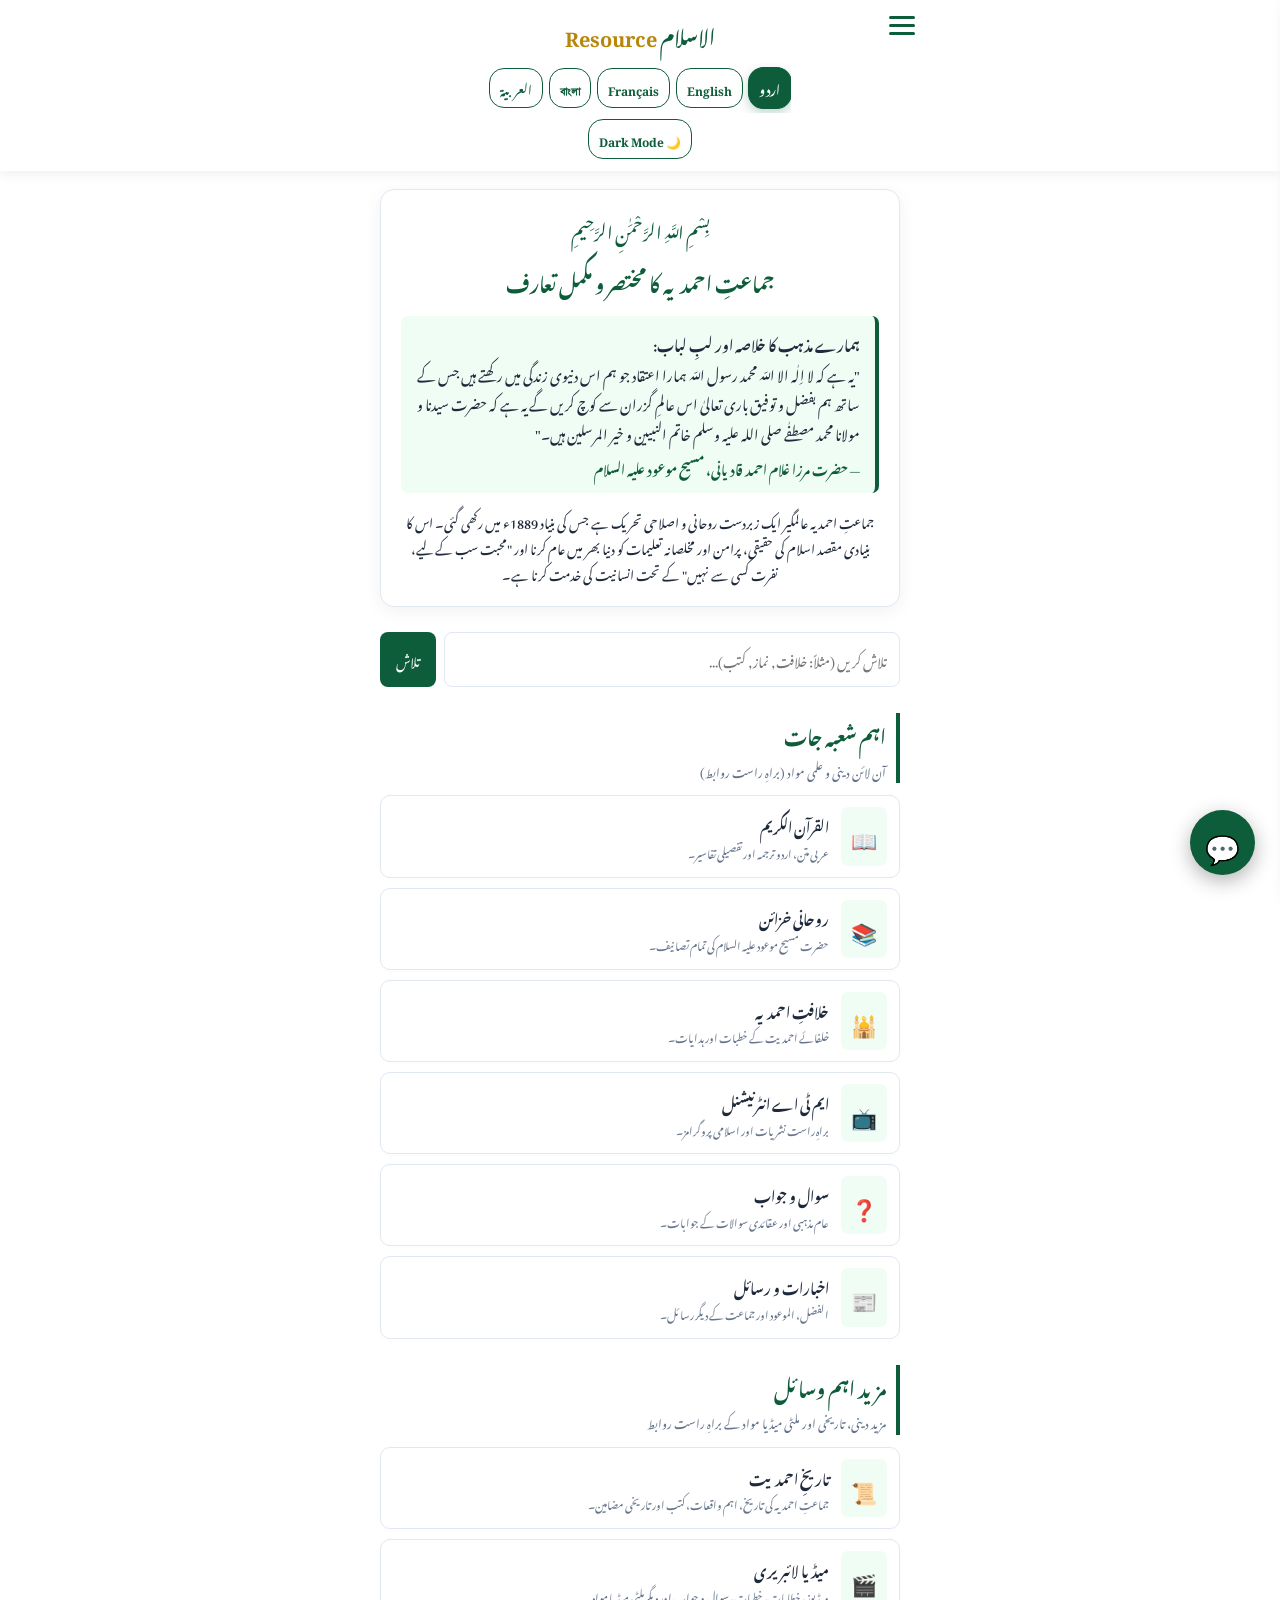
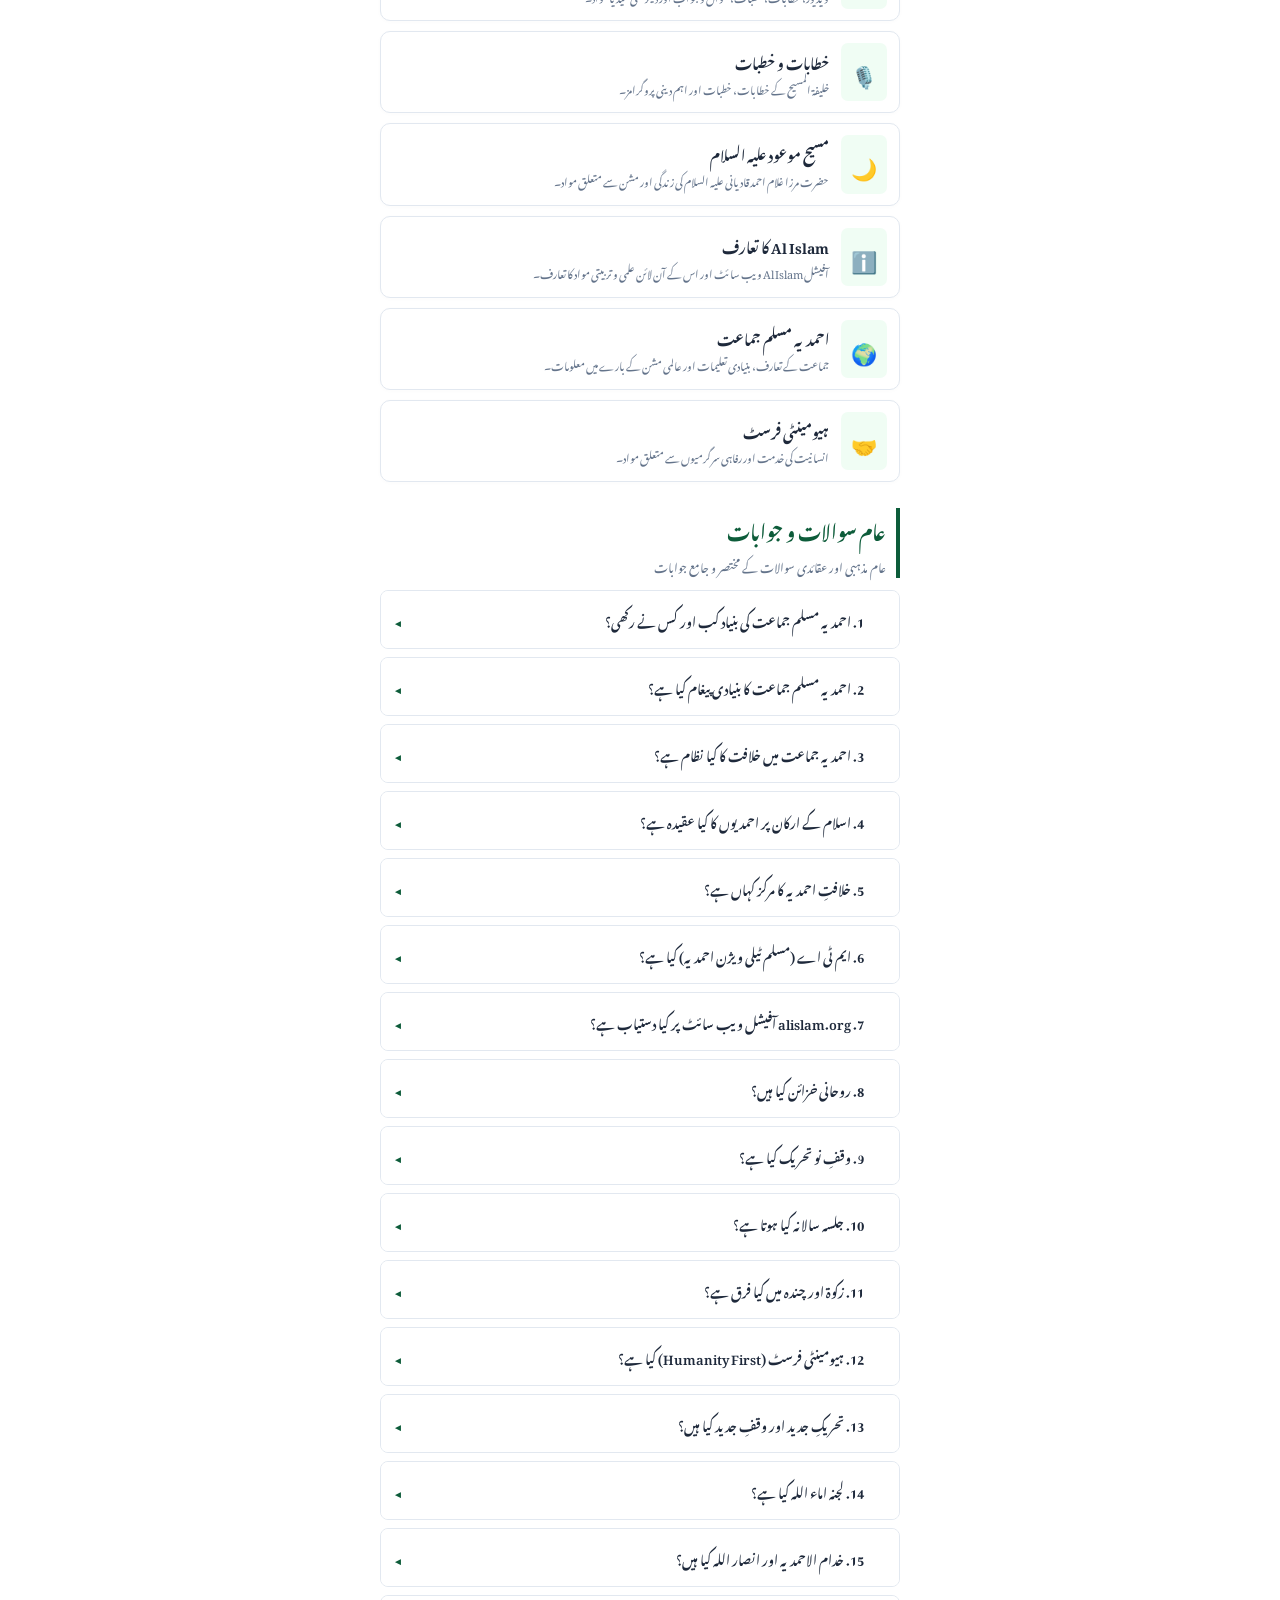
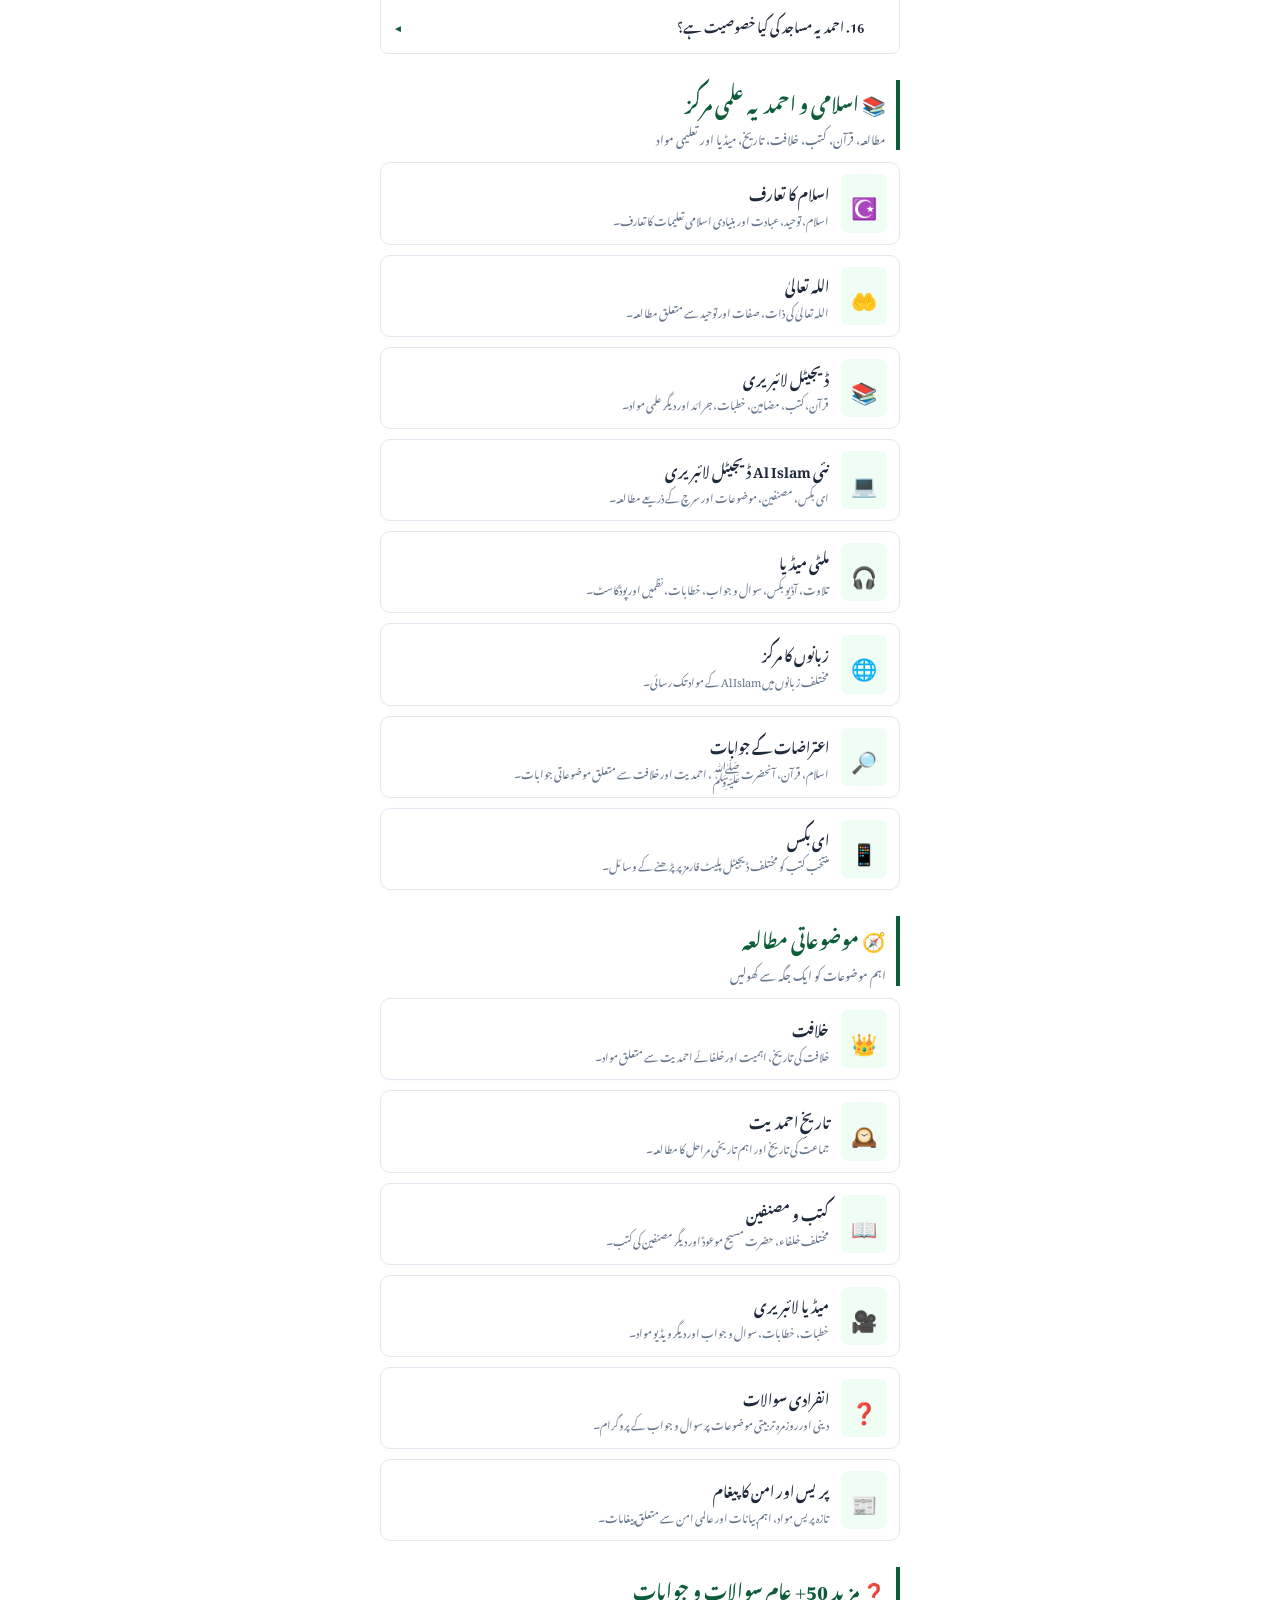
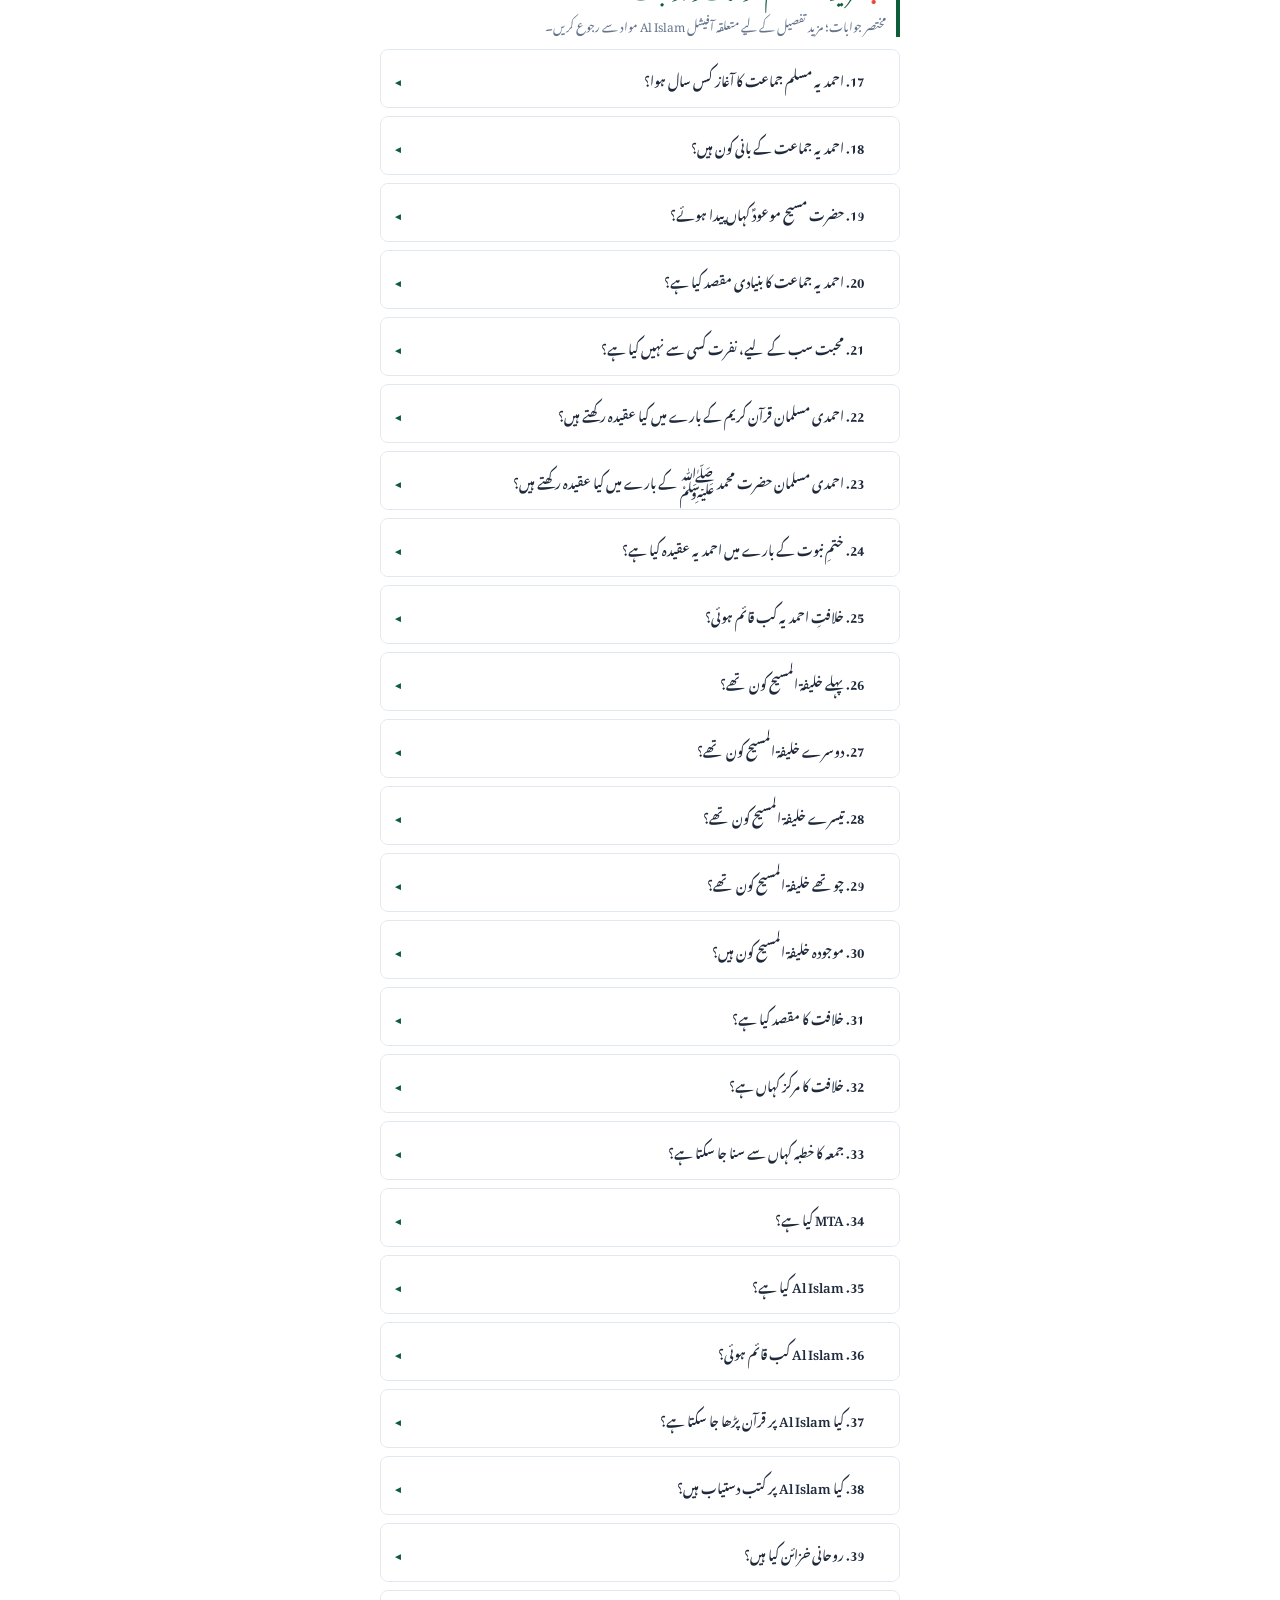
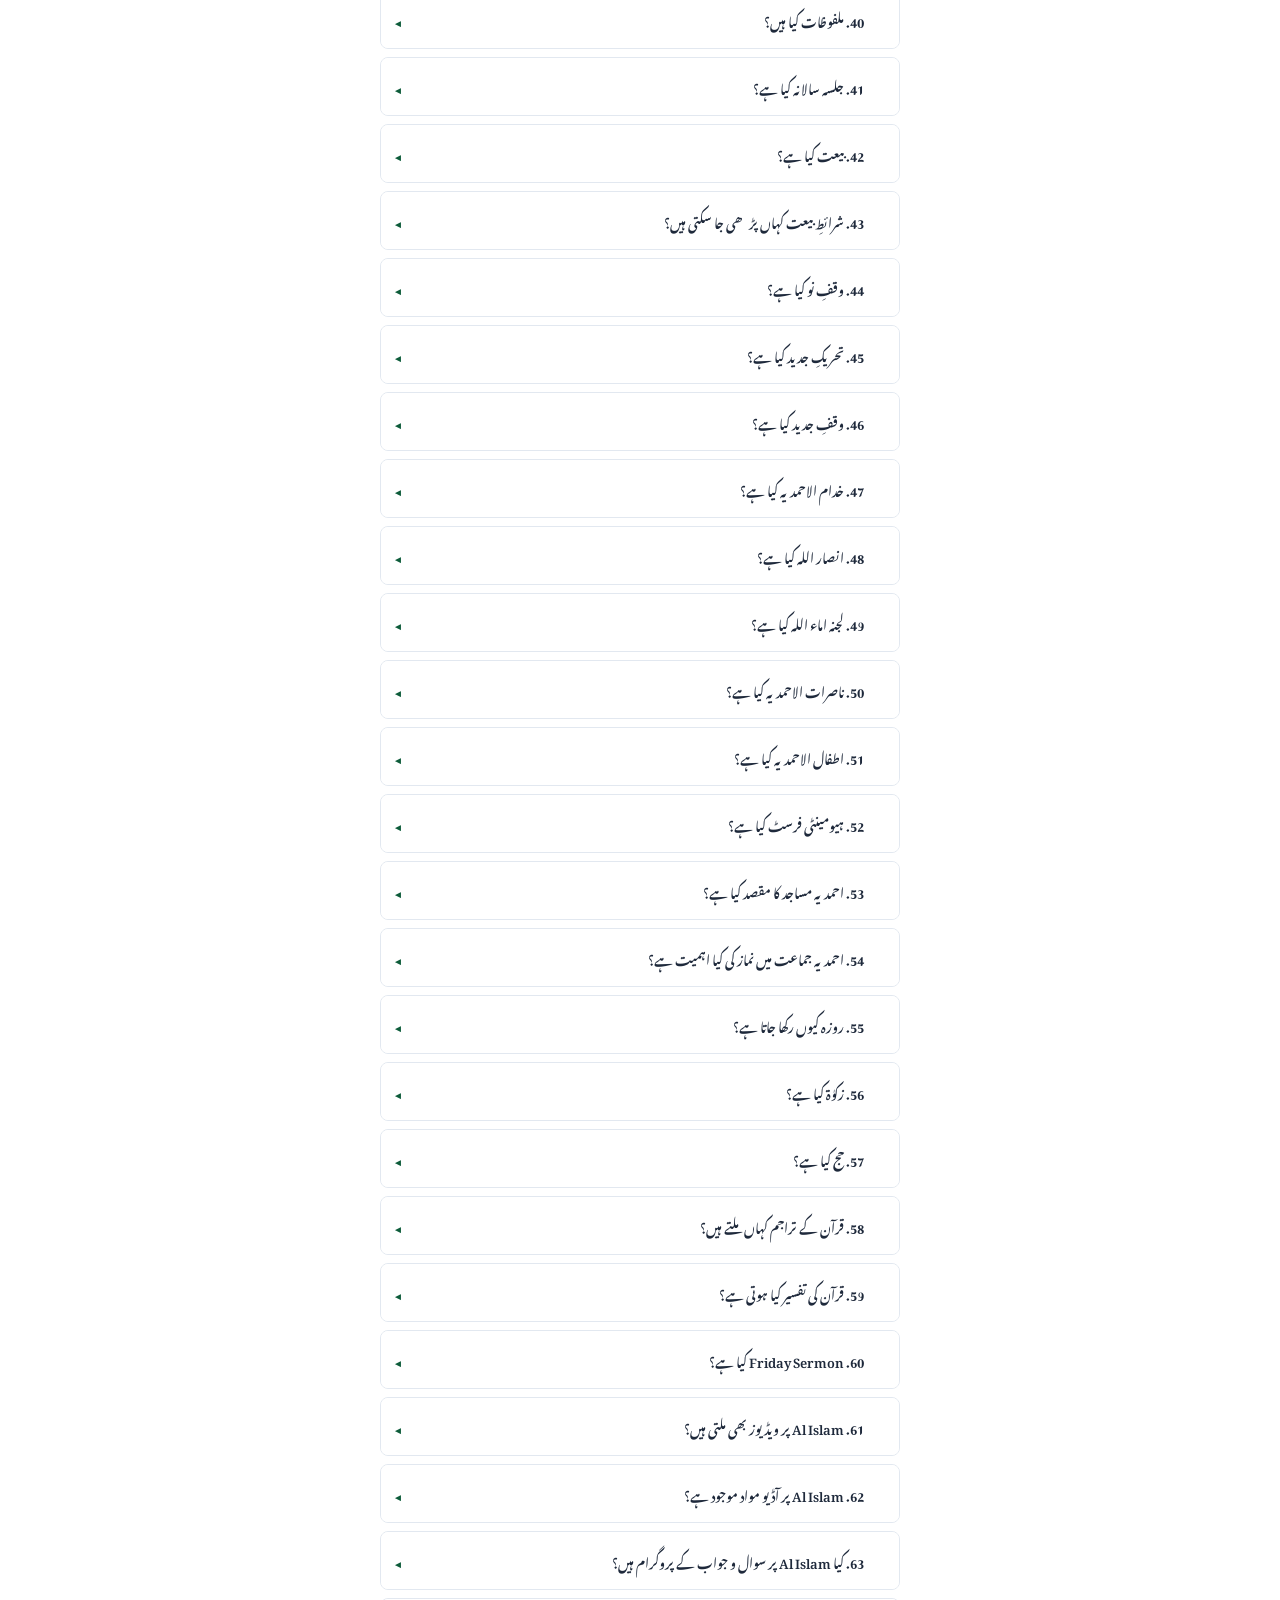
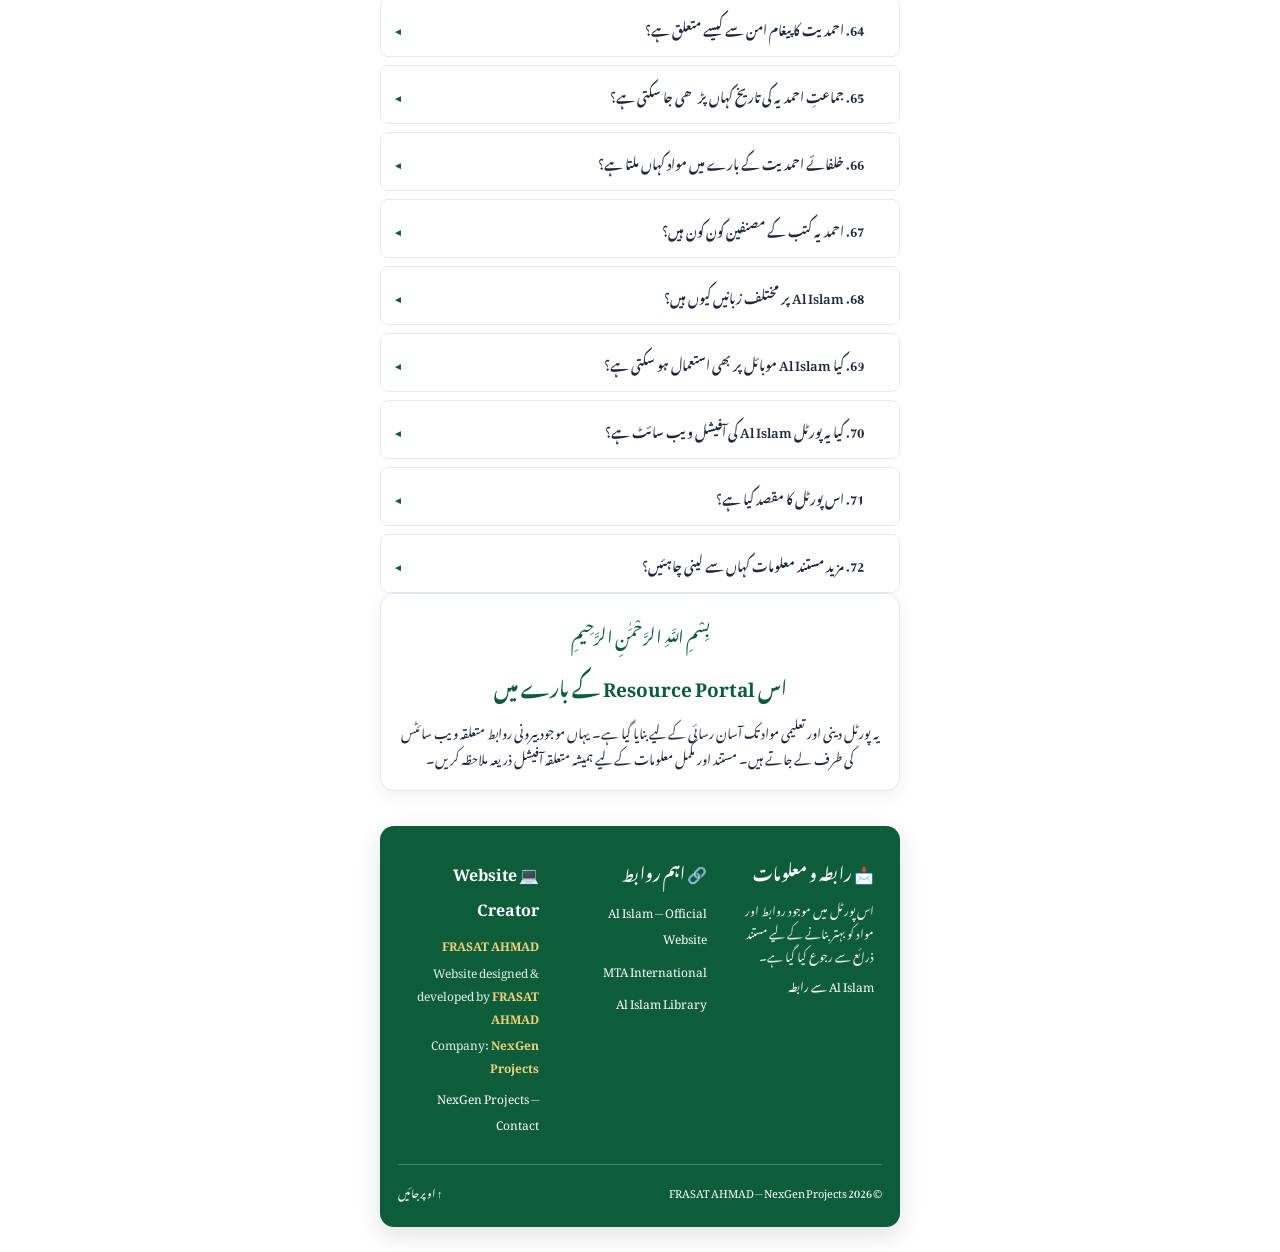
==== commit 7d896483: "Add files via upload" ====
--- a/index.html
+++ b/index.html
@@ -8,6 +8,13 @@
     <title>الاسلام - Resource Portal</title>
 
     <link rel="stylesheet" href="style.css">
+
+<style>
+.site-footer{margin:35px 0 25px;padding:24px 18px;background:#0d5c3a;color:#fff;border-radius:14px;box-shadow:0 8px 25px rgba(0,0,0,.12)}
+.footer-grid{display:grid;grid-template-columns:repeat(3,1fr);gap:18px;text-align:right}
+.footer-block{padding:4px 8px}.footer-block h3{margin-bottom:8px;font-size:16px}.footer-block p{font-size:12px;line-height:1.9;margin:4px 0;color:rgba(255,255,255,.9)}.footer-block a{display:block;color:#fff;text-decoration:none;font-size:12px;margin:6px 0}.footer-block a:hover{text-decoration:underline}.footer-bottom{border-top:1px solid rgba(255,255,255,.25);margin-top:18px;padding-top:14px;display:flex;justify-content:space-between;gap:10px;font-size:11px}.footer-bottom a{color:#fff;text-decoration:none}.site-footer strong{color:#f4d27a}
+@media(max-width:700px){.footer-grid{grid-template-columns:1fr}.footer-bottom{flex-direction:column;text-align:center}.site-footer{padding:20px 14px}}
+</style>
 </head>
 
 <body id="top">
@@ -1004,6 +1011,372 @@
 
 
         </div>
+
+
+
+        <!-- ======================================
+             EXTENDED KNOWLEDGE HUB
+             ====================================== -->
+
+        <section id="knowledge" class="section-title">
+            <h2>📚 اسلامی و احمدیہ علمی مرکز</h2>
+            <p>مطالعہ، قرآن، کتب، خلافت، تاریخ، میڈیا اور تعلیمی مواد</p>
+        </section>
+
+        <div class="cards-grid">
+            <a href="https://www.alislam.org/islam/" target="_blank" rel="noopener noreferrer" class="card"><div class="card-icon">☪️</div><div class="card-content"><h3>اسلام کا تعارف</h3><p>اسلام، توحید، عبادت اور بنیادی اسلامی تعلیمات کا تعارف۔</p></div></a>
+            <a href="https://www.alislam.org/allah/" target="_blank" rel="noopener noreferrer" class="card"><div class="card-icon">🤲</div><div class="card-content"><h3>اللہ تعالیٰ</h3><p>اللہ تعالیٰ کی ذات، صفات اور توحید سے متعلق مطالعہ۔</p></div></a>
+            <a href="https://www.alislam.org/library/" target="_blank" rel="noopener noreferrer" class="card"><div class="card-icon">📚</div><div class="card-content"><h3>ڈیجیٹل لائبریری</h3><p>قرآن، کتب، مضامین، خطبات، جرائد اور دیگر علمی مواد۔</p></div></a>
+            <a href="https://new.alislam.org/library" target="_blank" rel="noopener noreferrer" class="card"><div class="card-icon">💻</div><div class="card-content"><h3>نئی Al Islam ڈیجیٹل لائبریری</h3><p>ای بکس، مصنفین، موضوعات اور سرچ کے ذریعے مطالعہ۔</p></div></a>
+            <a href="https://www.alislam.org/multimedia/" target="_blank" rel="noopener noreferrer" class="card"><div class="card-icon">🎧</div><div class="card-content"><h3>ملٹی میڈیا</h3><p>تلاوت، آڈیو بکس، سوال و جواب، خطابات، نظمیں اور پوڈکاسٹ۔</p></div></a>
+            <a href="https://www.alislam.org/languages/" target="_blank" rel="noopener noreferrer" class="card"><div class="card-icon">🌐</div><div class="card-content"><h3>زبانوں کا مرکز</h3><p>مختلف زبانوں میں Al Islam کے مواد تک رسائی۔</p></div></a>
+            <a href="https://www.alislam.org/allegations/" target="_blank" rel="noopener noreferrer" class="card"><div class="card-icon">🔎</div><div class="card-content"><h3>اعتراضات کے جوابات</h3><p>اسلام، قرآن، آنحضرت ﷺ، احمدیت اور خلافت سے متعلق موضوعاتی جوابات۔</p></div></a>
+            <a href="https://www.alislam.org/ebooks/" target="_blank" rel="noopener noreferrer" class="card"><div class="card-icon">📱</div><div class="card-content"><h3>ای بکس</h3><p>منتخب کتب کو مختلف ڈیجیٹل پلیٹ فارمز پر پڑھنے کے وسائل۔</p></div></a>
+        </div>
+
+        <section id="topics" class="section-title">
+            <h2>🧭 موضوعاتی مطالعہ</h2>
+            <p>اہم موضوعات کو ایک جگہ سے کھولیں</p>
+        </section>
+        <div class="cards-grid">
+            <a href="https://www.alislam.org/khilafat/" target="_blank" rel="noopener noreferrer" class="card"><div class="card-icon">👑</div><div class="card-content"><h3>خلافت</h3><p>خلافت کی تاریخ، اہمیت اور خلفائے احمدیت سے متعلق مواد۔</p></div></a>
+            <a href="https://www.alislam.org/ahmadiyya-history/" target="_blank" rel="noopener noreferrer" class="card"><div class="card-icon">🕰️</div><div class="card-content"><h3>تاریخِ احمدیت</h3><p>جماعت کی تاریخ اور اہم تاریخی مراحل کا مطالعہ۔</p></div></a>
+            <a href="https://www.alislam.org/books/" target="_blank" rel="noopener noreferrer" class="card"><div class="card-icon">📖</div><div class="card-content"><h3>کتب و مصنفین</h3><p>مختلف خلفاء، حضرت مسیح موعودؑ اور دیگر مصنفین کی کتب۔</p></div></a>
+            <a href="https://www.alislam.org/media/" target="_blank" rel="noopener noreferrer" class="card"><div class="card-icon">🎥</div><div class="card-content"><h3>میڈیا لائبریری</h3><p>خطبات، خطابات، سوال و جواب اور دیگر ویڈیو مواد۔</p></div></a>
+            <a href="https://www.alislam.org/media/questions/" target="_blank" rel="noopener noreferrer" class="card"><div class="card-icon">❓</div><div class="card-content"><h3>انفرادی سوالات</h3><p>دینی اور روزمرہ تربیتی موضوعات پر سوال و جواب کے پروگرام۔</p></div></a>
+            <a href="https://www.alislam.org/press/" target="_blank" rel="noopener noreferrer" class="card"><div class="card-icon">📰</div><div class="card-content"><h3>پریس اور امن کا پیغام</h3><p>تازہ پریس مواد، اہم بیانات اور عالمی امن سے متعلق پیغامات۔</p></div></a>
+        </div>
+
+        <!-- ======================================
+             50+ QUESTIONS
+             ====================================== -->
+        <section id="more-qna" class="section-title">
+            <h2>❓ مزید 50+ عام سوالات و جوابات</h2>
+            <p>مختصر جوابات؛ مزید تفصیل کے لیے متعلقہ آفیشل Al Islam مواد سے رجوع کریں۔</p>
+        </section>
+
+        <div class="accordion-container">
+
+            <div class="accordion-item">
+                <button class="accordion-header" type="button" aria-expanded="false"><span>17. احمدیہ مسلم جماعت کا آغاز کس سال ہوا؟</span></button>
+                <div class="accordion-content"><p>جماعتِ احمدیہ مسلمہ میں بیعت کا آغاز 1889ء میں حضرت مرزا غلام احمد قادیانی علیہ السلام نے فرمایا۔</p></div>
+            </div>
+
+            <div class="accordion-item">
+                <button class="accordion-header" type="button" aria-expanded="false"><span>18. احمدیہ جماعت کے بانی کون ہیں؟</span></button>
+                <div class="accordion-content"><p>حضرت مرزا غلام احمد قادیانی علیہ السلام احمدیہ مسلم جماعت کے بانی ہیں اور جماعت آپ کو مسیح موعود اور مہدی مانتی ہے۔</p></div>
+            </div>
+
+            <div class="accordion-item">
+                <button class="accordion-header" type="button" aria-expanded="false"><span>19. حضرت مسیح موعودؑ کہاں پیدا ہوئے؟</span></button>
+                <div class="accordion-content"><p>حضرت مرزا غلام احمد قادیانی علیہ السلام قادیان میں پیدا ہوئے۔</p></div>
+            </div>
+
+            <div class="accordion-item">
+                <button class="accordion-header" type="button" aria-expanded="false"><span>20. احمدیہ جماعت کا بنیادی مقصد کیا ہے؟</span></button>
+                <div class="accordion-content"><p>اسلام کی حقیقی تعلیمات کو قائم کرنا، اللہ تعالیٰ سے تعلق مضبوط کرنا، اخلاقی اصلاح اور انسانیت کی خدمت جماعت کے بنیادی مقاصد میں شامل ہیں۔</p></div>
+            </div>
+
+            <div class="accordion-item">
+                <button class="accordion-header" type="button" aria-expanded="false"><span>21. محبت سب کے لیے، نفرت کسی سے نہیں کیا ہے؟</span></button>
+                <div class="accordion-content"><p>یہ جماعتِ احمدیہ کے معروف امن اور محبت کے پیغام کو بیان کرنے والا نعرہ ہے۔</p></div>
+            </div>
+
+            <div class="accordion-item">
+                <button class="accordion-header" type="button" aria-expanded="false"><span>22. احمدی مسلمان قرآن کریم کے بارے میں کیا عقیدہ رکھتے ہیں؟</span></button>
+                <div class="accordion-content"><p>احمدی مسلمان قرآن کریم کو اللہ تعالیٰ کی نازل کردہ آخری مکمل شریعت والی کتاب اور ہدایت کا بنیادی ماخذ مانتے ہیں۔</p></div>
+            </div>
+
+            <div class="accordion-item">
+                <button class="accordion-header" type="button" aria-expanded="false"><span>23. احمدی مسلمان حضرت محمد ﷺ کے بارے میں کیا عقیدہ رکھتے ہیں؟</span></button>
+                <div class="accordion-content"><p>احمدی مسلمان حضرت محمد مصطفیٰ ﷺ کو خاتم النبیین مانتے ہیں اور آپ ﷺ کی کامل اتباع کو ضروری سمجھتے ہیں۔</p></div>
+            </div>
+
+            <div class="accordion-item">
+                <button class="accordion-header" type="button" aria-expanded="false"><span>24. ختمِ نبوت کے بارے میں احمدیہ عقیدہ کیا ہے؟</span></button>
+                <div class="accordion-content"><p>احمدیہ تعلیم کے مطابق حضرت محمد ﷺ خاتم النبیین ہیں؛ حضرت مرزا غلام احمدؑ نے اپنی بعثت کو آپ ﷺ کی کامل پیروی اور غلامی کے ساتھ بیان کیا۔</p></div>
+            </div>
+
+            <div class="accordion-item">
+                <button class="accordion-header" type="button" aria-expanded="false"><span>25. خلافتِ احمدیہ کب قائم ہوئی؟</span></button>
+                <div class="accordion-content"><p>حضرت مسیح موعودؑ کی وفات کے بعد 1908ء میں خلافتِ احمدیہ کا نظام قائم ہوا۔</p></div>
+            </div>
+
+            <div class="accordion-item">
+                <button class="accordion-header" type="button" aria-expanded="false"><span>26. پہلے خلیفۃ المسیح کون تھے؟</span></button>
+                <div class="accordion-content"><p>حضرت حکیم مولوی نورالدین رضی اللہ عنہ پہلے خلیفۃ المسیح تھے۔</p></div>
+            </div>
+
+            <div class="accordion-item">
+                <button class="accordion-header" type="button" aria-expanded="false"><span>27. دوسرے خلیفۃ المسیح کون تھے؟</span></button>
+                <div class="accordion-content"><p>حضرت مرزا بشیرالدین محمود احمد رضی اللہ عنہ دوسرے خلیفۃ المسیح تھے۔</p></div>
+            </div>
+
+            <div class="accordion-item">
+                <button class="accordion-header" type="button" aria-expanded="false"><span>28. تیسرے خلیفۃ المسیح کون تھے؟</span></button>
+                <div class="accordion-content"><p>حضرت مرزا ناصر احمد رحمہ اللہ تیسرے خلیفۃ المسیح تھے۔</p></div>
+            </div>
+
+            <div class="accordion-item">
+                <button class="accordion-header" type="button" aria-expanded="false"><span>29. چوتھے خلیفۃ المسیح کون تھے؟</span></button>
+                <div class="accordion-content"><p>حضرت مرزا طاہر احمد رحمہ اللہ چوتھے خلیفۃ المسیح تھے۔</p></div>
+            </div>
+
+            <div class="accordion-item">
+                <button class="accordion-header" type="button" aria-expanded="false"><span>30. موجودہ خلیفۃ المسیح کون ہیں؟</span></button>
+                <div class="accordion-content"><p>حضرت مرزا مسرور احمد ایدہ اللہ تعالیٰ بنصرہ العزیز پانچویں خلیفۃ المسیح ہیں۔</p></div>
+            </div>
+
+            <div class="accordion-item">
+                <button class="accordion-header" type="button" aria-expanded="false"><span>31. خلافت کا مقصد کیا ہے؟</span></button>
+                <div class="accordion-content"><p>خلافت جماعت کی روحانی رہنمائی، اتحاد، تربیت اور دین کی خدمت میں مرکزی قیادت فراہم کرتی ہے۔</p></div>
+            </div>
+
+            <div class="accordion-item">
+                <button class="accordion-header" type="button" aria-expanded="false"><span>32. خلافت کا مرکز کہاں ہے؟</span></button>
+                <div class="accordion-content"><p>خلافتِ احمدیہ کا موجودہ مرکز اسلام آباد، ٹلفورڈ، برطانیہ میں ہے۔</p></div>
+            </div>
+
+            <div class="accordion-item">
+                <button class="accordion-header" type="button" aria-expanded="false"><span>33. جمعہ کا خطبہ کہاں سے سنا جا سکتا ہے؟</span></button>
+                <div class="accordion-content"><p>Al Islam اور MTA کے ذریعے خطبات اور ان کے متعلقہ مواد تک رسائی حاصل کی جا سکتی ہے۔</p></div>
+            </div>
+
+            <div class="accordion-item">
+                <button class="accordion-header" type="button" aria-expanded="false"><span>34. MTA کیا ہے؟</span></button>
+                <div class="accordion-content"><p>MTA International ایک عالمی اسلامی ٹیلی ویژن نیٹ ورک ہے جو دینی، تعلیمی اور تربیتی پروگرام نشر کرتا ہے۔</p></div>
+            </div>
+
+            <div class="accordion-item">
+                <button class="accordion-header" type="button" aria-expanded="false"><span>35. Al Islam کیا ہے؟</span></button>
+                <div class="accordion-content"><p>Al Islam احمدیہ مسلم جماعت کی آفیشل ویب سائٹ ہے، جہاں دینی و تعلیمی کتب، قرآن، مضامین اور ملٹی میڈیا مواد دستیاب ہے۔</p></div>
+            </div>
+
+            <div class="accordion-item">
+                <button class="accordion-header" type="button" aria-expanded="false"><span>36. Al Islam کب قائم ہوئی؟</span></button>
+                <div class="accordion-content"><p>Al Islam کی آفیشل ویب سائٹ کے مطابق یہ ویب سائٹ 1995ء سے قائم ہے۔</p></div>
+            </div>
+
+            <div class="accordion-item">
+                <button class="accordion-header" type="button" aria-expanded="false"><span>37. کیا Al Islam پر قرآن پڑھا جا سکتا ہے؟</span></button>
+                <div class="accordion-content"><p>جی ہاں، Al Islam پر قرآن کریم پڑھنے، تلاش کرنے اور مختلف تراجم سے استفادہ کرنے کے وسائل موجود ہیں۔</p></div>
+            </div>
+
+            <div class="accordion-item">
+                <button class="accordion-header" type="button" aria-expanded="false"><span>38. کیا Al Islam پر کتب دستیاب ہیں؟</span></button>
+                <div class="accordion-content"><p>جی ہاں، Al Islam کی لائبریری میں متعدد اسلامی اور احمدیہ کتب اور دیگر علمی مواد موجود ہے۔</p></div>
+            </div>
+
+            <div class="accordion-item">
+                <button class="accordion-header" type="button" aria-expanded="false"><span>39. روحانی خزائن کیا ہیں؟</span></button>
+                <div class="accordion-content"><p>روحانی خزائن حضرت مرزا غلام احمد قادیانی علیہ السلام کی تصانیف کا مجموعہ ہے۔</p></div>
+            </div>
+
+            <div class="accordion-item">
+                <button class="accordion-header" type="button" aria-expanded="false"><span>40. ملفوظات کیا ہیں؟</span></button>
+                <div class="accordion-content"><p>ملفوظات میں حضرت مسیح موعود علیہ السلام کی مجالس اور ارشادات سے متعلق مرتب شدہ مواد شامل ہے۔</p></div>
+            </div>
+
+            <div class="accordion-item">
+                <button class="accordion-header" type="button" aria-expanded="false"><span>41. جلسہ سالانہ کیا ہے؟</span></button>
+                <div class="accordion-content"><p>جلسہ سالانہ ایک دینی اور تربیتی اجتماع ہے جس میں تقاریر، دعائیں اور اصلاحی پروگرام شامل ہوتے ہیں۔</p></div>
+            </div>
+
+            <div class="accordion-item">
+                <button class="accordion-header" type="button" aria-expanded="false"><span>42. بیعت کیا ہے؟</span></button>
+                <div class="accordion-content"><p>بیعت ایک عہد ہے جس کے ذریعے فرد اپنے دینی اصلاحی عزم اور جماعتی وابستگی کا اظہار کرتا ہے۔</p></div>
+            </div>
+
+            <div class="accordion-item">
+                <button class="accordion-header" type="button" aria-expanded="false"><span>43. شرائطِ بیعت کہاں پڑھی جا سکتی ہیں؟</span></button>
+                <div class="accordion-content"><p>شرائطِ بیعت اور متعلقہ مواد Al Islam کی کتب اور احمدیہ تعلیمی صفحات میں دستیاب ہیں۔</p></div>
+            </div>
+
+            <div class="accordion-item">
+                <button class="accordion-header" type="button" aria-expanded="false"><span>44. وقفِ نو کیا ہے؟</span></button>
+                <div class="accordion-content"><p>وقفِ نو ایک تحریک ہے جس میں والدین اپنے بچوں کو دینی خدمت کے لیے وقف کرنے کا عہد کرتے ہیں۔</p></div>
+            </div>
+
+            <div class="accordion-item">
+                <button class="accordion-header" type="button" aria-expanded="false"><span>45. تحریکِ جدید کیا ہے؟</span></button>
+                <div class="accordion-content"><p>تحریکِ جدید جماعتی مالی اور تبلیغی کوششوں کی ایک اہم تحریک ہے جس کا آغاز خلافت کے دور میں ہوا۔</p></div>
+            </div>
+
+            <div class="accordion-item">
+                <button class="accordion-header" type="button" aria-expanded="false"><span>46. وقفِ جدید کیا ہے؟</span></button>
+                <div class="accordion-content"><p>وقفِ جدید ایک جماعتی مالی تحریک ہے جس کے ذریعے دینی اور تربیتی کاموں میں تعاون کیا جاتا ہے۔</p></div>
+            </div>
+
+            <div class="accordion-item">
+                <button class="accordion-header" type="button" aria-expanded="false"><span>47. خدام الاحمدیہ کیا ہے؟</span></button>
+                <div class="accordion-content"><p>مجلس خدام الاحمدیہ احمدی نوجوانوں کی تنظیم ہے جو دینی تربیت، خدمت اور اخلاقی اصلاح پر کام کرتی ہے۔</p></div>
+            </div>
+
+            <div class="accordion-item">
+                <button class="accordion-header" type="button" aria-expanded="false"><span>48. انصار اللہ کیا ہے؟</span></button>
+                <div class="accordion-content"><p>مجلس انصار اللہ احمدی مردوں کی تنظیم ہے جو عموماً بڑی عمر کے افراد کی دینی تربیت اور خدمت سے متعلق کام کرتی ہے۔</p></div>
+            </div>
+
+            <div class="accordion-item">
+                <button class="accordion-header" type="button" aria-expanded="false"><span>49. لجنہ اماء اللہ کیا ہے؟</span></button>
+                <div class="accordion-content"><p>لجنہ اماء اللہ احمدی خواتین کی ذیلی تنظیم ہے جو دینی تربیت، تعلیم اور خدمت کے شعبوں میں کام کرتی ہے۔</p></div>
+            </div>
+
+            <div class="accordion-item">
+                <button class="accordion-header" type="button" aria-expanded="false"><span>50. ناصرات الاحمدیہ کیا ہے؟</span></button>
+                <div class="accordion-content"><p>نصرتِ احمدیہ کی ذیلی تنظیم ناصرات الاحمدیہ احمدی بچیوں کی دینی و اخلاقی تربیت کے لیے کام کرتی ہے۔</p></div>
+            </div>
+
+            <div class="accordion-item">
+                <button class="accordion-header" type="button" aria-expanded="false"><span>51. اطفال الاحمدیہ کیا ہے؟</span></button>
+                <div class="accordion-content"><p>اطفال الاحمدیہ بچوں کی تربیت، دینی تعلیم اور اچھی عادات کی نشوونما کے لیے جماعتی تنظیم ہے۔</p></div>
+            </div>
+
+            <div class="accordion-item">
+                <button class="accordion-header" type="button" aria-expanded="false"><span>52. ہیومینٹی فرسٹ کیا ہے؟</span></button>
+                <div class="accordion-content"><p>Humanity First ایک رفاہی تنظیم ہے جو مختلف علاقوں میں انسانی خدمت اور امدادی منصوبوں کے ذریعے ضرورت مندوں کی مدد کرتی ہے۔</p></div>
+            </div>
+
+            <div class="accordion-item">
+                <button class="accordion-header" type="button" aria-expanded="false"><span>53. احمدیہ مساجد کا مقصد کیا ہے؟</span></button>
+                <div class="accordion-content"><p>مساجد عبادت، ذکرِ الٰہی، دینی تعلیم اور امن و بھائی چارے کے فروغ کے مراکز ہیں۔</p></div>
+            </div>
+
+            <div class="accordion-item">
+                <button class="accordion-header" type="button" aria-expanded="false"><span>54. احمدیہ جماعت میں نماز کی کیا اہمیت ہے؟</span></button>
+                <div class="accordion-content"><p>نماز اللہ تعالیٰ سے تعلق، عبادت اور روحانی تربیت کا بنیادی ذریعہ ہے۔</p></div>
+            </div>
+
+            <div class="accordion-item">
+                <button class="accordion-header" type="button" aria-expanded="false"><span>55. روزہ کیوں رکھا جاتا ہے؟</span></button>
+                <div class="accordion-content"><p>روزہ تقویٰ، صبر، خود احتسابی اور اللہ تعالیٰ کی عبادت میں ترقی کا ذریعہ ہے۔</p></div>
+            </div>
+
+            <div class="accordion-item">
+                <button class="accordion-header" type="button" aria-expanded="false"><span>56. زکوٰۃ کیا ہے؟</span></button>
+                <div class="accordion-content"><p>زکوٰۃ اسلام کی بنیادی مالی عبادات میں سے ہے جو مقررہ شرائط کے تحت واجب ہوتی ہے۔</p></div>
+            </div>
+
+            <div class="accordion-item">
+                <button class="accordion-header" type="button" aria-expanded="false"><span>57. حج کیا ہے؟</span></button>
+                <div class="accordion-content"><p>حج بیت اللہ کی مخصوص عبادت ہے جو استطاعت رکھنے والے مسلمانوں پر مقررہ شرائط کے ساتھ فرض ہے۔</p></div>
+            </div>
+
+            <div class="accordion-item">
+                <button class="accordion-header" type="button" aria-expanded="false"><span>58. قرآن کے تراجم کہاں ملتے ہیں؟</span></button>
+                <div class="accordion-content"><p>Al Islam کے قرآن سیکشن اور لائبریری میں مختلف زبانوں کے تراجم اور متعلقہ مواد دستیاب ہیں۔</p></div>
+            </div>
+
+            <div class="accordion-item">
+                <button class="accordion-header" type="button" aria-expanded="false"><span>59. قرآن کی تفسیر کیا ہوتی ہے؟</span></button>
+                <div class="accordion-content"><p>تفسیر قرآن کی آیات کے مفہوم، سیاق و سباق اور دینی تشریح کو سمجھنے میں مدد دینے والا علمی مواد ہے۔</p></div>
+            </div>
+
+            <div class="accordion-item">
+                <button class="accordion-header" type="button" aria-expanded="false"><span>60. Friday Sermon کیا ہے؟</span></button>
+                <div class="accordion-content"><p>Friday Sermon یعنی خطبہ جمعہ ہفتہ وار دینی خطاب ہے جس میں روحانی، اخلاقی اور اجتماعی رہنمائی دی جاتی ہے۔</p></div>
+            </div>
+
+            <div class="accordion-item">
+                <button class="accordion-header" type="button" aria-expanded="false"><span>61. Al Islam پر ویڈیوز بھی ملتی ہیں؟</span></button>
+                <div class="accordion-content"><p>جی ہاں، Al Islam کی Media Library میں خطبات، خطابات، سوال و جواب اور دیگر ویڈیوز موجود ہیں۔</p></div>
+            </div>
+
+            <div class="accordion-item">
+                <button class="accordion-header" type="button" aria-expanded="false"><span>62. Al Islam پر آڈیو مواد موجود ہے؟</span></button>
+                <div class="accordion-content"><p>جی ہاں، ملٹی میڈیا اور پوڈکاسٹ حصوں میں مختلف آڈیو مواد دستیاب ہے۔</p></div>
+            </div>
+
+            <div class="accordion-item">
+                <button class="accordion-header" type="button" aria-expanded="false"><span>63. کیا Al Islam پر سوال و جواب کے پروگرام ہیں؟</span></button>
+                <div class="accordion-content"><p>جی ہاں، Al Islam پر مختلف دینی موضوعات کے سوال و جواب اور انفرادی سوالات کے پروگرام موجود ہیں۔</p></div>
+            </div>
+
+            <div class="accordion-item">
+                <button class="accordion-header" type="button" aria-expanded="false"><span>64. احمدیت کا پیغام امن سے کیسے متعلق ہے؟</span></button>
+                <div class="accordion-content"><p>جماعتِ احمدیہ مذہبی تعلیمات میں امن، انصاف، محبت، رحم اور انسانیت کی خدمت پر زور دیتی ہے۔</p></div>
+            </div>
+
+            <div class="accordion-item">
+                <button class="accordion-header" type="button" aria-expanded="false"><span>65. جماعتِ احمدیہ کی تاریخ کہاں پڑھی جا سکتی ہے؟</span></button>
+                <div class="accordion-content"><p>Al Islam کے Ahmadiyya History حصے میں جماعت کی تاریخ سے متعلق مواد دستیاب ہے۔</p></div>
+            </div>
+
+            <div class="accordion-item">
+                <button class="accordion-header" type="button" aria-expanded="false"><span>66. خلفائے احمدیت کے بارے میں مواد کہاں ملتا ہے؟</span></button>
+                <div class="accordion-content"><p>Al Islam کے Khilafat اور Library حصوں میں خلفائے احمدیت سے متعلق مواد موجود ہے۔</p></div>
+            </div>
+
+            <div class="accordion-item">
+                <button class="accordion-header" type="button" aria-expanded="false"><span>67. احمدیہ کتب کے مصنفین کون کون ہیں؟</span></button>
+                <div class="accordion-content"><p>Al Islam پر حضرت مرزا غلام احمدؑ اور مختلف خلفائے احمدیت سمیت متعدد مصنفین کی کتب دستیاب ہیں۔</p></div>
+            </div>
+
+            <div class="accordion-item">
+                <button class="accordion-header" type="button" aria-expanded="false"><span>68. Al Islam پر مختلف زبانیں کیوں ہیں؟</span></button>
+                <div class="accordion-content"><p>آفیشل ویب سائٹ مختلف زبانوں میں دینی مواد پہنچانے کی سہولت فراہم کرتی ہے تاکہ زیادہ لوگوں تک تعلیمات پہنچ سکیں۔</p></div>
+            </div>
+
+            <div class="accordion-item">
+                <button class="accordion-header" type="button" aria-expanded="false"><span>69. کیا Al Islam موبائل پر بھی استعمال ہو سکتی ہے؟</span></button>
+                <div class="accordion-content"><p>جی ہاں، Al Islam ایک ویب سائٹ ہے اور موبائل و ڈیسک ٹاپ دونوں پر استعمال کی جا سکتی ہے۔</p></div>
+            </div>
+
+            <div class="accordion-item">
+                <button class="accordion-header" type="button" aria-expanded="false"><span>70. کیا یہ پورٹل Al Islam کی آفیشل ویب سائٹ ہے؟</span></button>
+                <div class="accordion-content"><p>نہیں۔ یہ ایک الگ Resource Portal ہے جو آفیشل Al Islam وسائل کے براہِ راست روابط فراہم کرتا ہے۔</p></div>
+            </div>
+
+            <div class="accordion-item">
+                <button class="accordion-header" type="button" aria-expanded="false"><span>71. اس پورٹل کا مقصد کیا ہے؟</span></button>
+                <div class="accordion-content"><p>اس پورٹل کا مقصد اہم دینی، تعلیمی اور جماعتی وسائل کو آسان اور منظم انداز میں ایک جگہ سے قابلِ رسائی بنانا ہے۔</p></div>
+            </div>
+
+            <div class="accordion-item">
+                <button class="accordion-header" type="button" aria-expanded="false"><span>72. مزید مستند معلومات کہاں سے لینی چاہئیں؟</span></button>
+                <div class="accordion-content"><p>تفصیلی اور تازہ معلومات کے لیے متعلقہ آفیشل Al Islam صفحات اور جماعتِ احمدیہ کے مستند ذرائع سے رجوع کرنا بہتر ہے۔</p></div>
+            </div>
+
+        </div>
+
+        <!-- ======================================
+             ABOUT THIS PORTAL
+             ====================================== -->
+        <section id="about-portal" class="intro-card">
+            <div class="bismillah">بِسْمِ اللَّهِ الرَّحْمَٰنِ الرَّحِيمِ</div>
+            <div class="intro-title">اس Resource Portal کے بارے میں</div>
+            <p class="intro-description">یہ پورٹل دینی اور تعلیمی مواد تک آسان رسائی کے لیے بنایا گیا ہے۔ یہاں موجود بیرونی روابط متعلقہ ویب سائٹس کی طرف لے جاتے ہیں۔ مستند اور مکمل معلومات کے لیے ہمیشہ متعلقہ آفیشل ذریعہ ملاحظہ کریں۔</p>
+        </section>
+
+        <!-- ======================================
+             CONTACT / FOOTER
+             ====================================== -->
+        <footer id="contact" class="site-footer">
+            <div class="footer-grid">
+                <div class="footer-block">
+                    <h3>📩 رابطہ و معلومات</h3>
+                    <p>اس پورٹل میں موجود روابط اور مواد کو بہتر بنانے کے لیے مستند ذرائع سے رجوع کیا گیا ہے۔</p>
+                    <a href="https://www.alislam.org/contactus/" target="_blank" rel="noopener noreferrer">Al Islam سے رابطہ</a>
+                </div>
+                <div class="footer-block">
+                    <h3>🔗 اہم روابط</h3>
+                    <a href="https://www.alislam.org/" target="_blank" rel="noopener noreferrer">Al Islam — Official Website</a>
+                    <a href="https://www.mta.tv/" target="_blank" rel="noopener noreferrer">MTA International</a>
+                    <a href="https://www.alislam.org/library/" target="_blank" rel="noopener noreferrer">Al Islam Library</a>
+                </div>
+                <div class="footer-block">
+                    <h3>💻 Website Creator</h3>
+                    <p><strong>FRASAT AHMAD</strong></p>
+                    <p>Website designed & developed by <strong>FRASAT AHMAD</strong></p>
+                    <p>Company: <strong>NexGen Projects</strong></p>
+                    <a href="https://nexgen-projects.netlify.app/#contact" target="_blank" rel="noopener noreferrer">NexGen Projects — Contact</a>
+                </div>
+            </div>
+            <div class="footer-bottom">
+                <span>© 2026 FRASAT AHMAD — NexGen Projects</span>
+                <a href="#top">↑ اوپر جائیں</a>
+            </div>
+        </footer>
 
     </main>
 
--- a/style.css
+++ b/style.css
@@ -1,893 +1,469 @@
 @import url('https://fonts.googleapis.com/css2?family=Noto+Nastaliq+Urdu:wght@400;700&display=swap');
 
-* {
-    margin: 0;
-    padding: 0;
-    box-sizing: border-box;
-}
-
-body {
-    background-color: #ffffff;
-    color: #1e293b;
-    direction: rtl;
-    text-align: right;
-    font-family: 'Noto Nastaliq Urdu', 'Jameel Noori Nastaliq', 'Urdu Typesetting', serif;
-    font-size: 16px;
-    line-height: 2.2;
-    -webkit-font-smoothing: antialiased;
-}
-
-/* ==========================================
-   Navbar
-   ========================================== */
-
-.navbar {
-    display: flex;
-    flex-direction: column;
-    align-items: center;
-    padding: 12px 15px;
-    background-color: #ffffff;
-    box-shadow: 0 2px 10px rgba(0, 0, 0, 0.05);
-    position: sticky;
-    top: 0;
-    z-index: 100;
-}
-
-.logo {
-    font-size: 19px;
-    font-weight: bold;
-    margin-bottom: 2px;
-}
-
-.logo-bold {
-    color: #0d5c3a;
-}
-
-.logo-sub {
-    color: #b8860b;
-}
-
-/* 3 Lines Icon */
-
-.menu-icon {
-    position: absolute;
-    right: 20px;
-    top: 18px;
-    display: flex;
-    flex-direction: column;
-    justify-content: space-between;
-    width: 24px;
-    height: 17px;
-    cursor: pointer;
-}
-
-.menu-icon span {
-    height: 3px;
-    width: 100%;
-    background-color: #0d5c3a;
-    border-radius: 3px;
-}
-
-/* ==========================================
-   Language Bar
-   ========================================== */
-
-.lang-bar {
-    display: flex;
-    gap: 6px;
-    overflow-x: auto;
-    padding: 5px 0;
-    margin-top: 5px;
-    scrollbar-width: none;
-    max-width: 100%;
-}
-
-.lang-bar::-webkit-scrollbar {
-    display: none;
-}
-
-.lang-btn {
-    background-color: rgba(255, 255, 255, 0.15);
-    color: #0d5c3a;
-    border: 1px solid #0d5c3a;
-    padding: 4px 10px;
-    border-radius: 15px;
-    font-size: 12px;
-    font-weight: bold;
-    cursor: pointer;
-    white-space: nowrap;
-    transition: all 0.3s cubic-bezier(0.175, 0.885, 0.32, 1.275);
-}
-
-.lang-btn:hover {
-    background-color: #0d5c3a;
-    color: white;
-}
-
-.lang-btn.active {
-    background-color: #0d5c3a;
-    color: white;
-    transform: scale(1.08);
-    box-shadow: 0 4px 10px rgba(13, 92, 58, 0.3);
-}
-
-.lang-btn:active {
-    transform: scale(0.92);
-}
-
-/* ==========================================
-   Sidebar Menu
-   ========================================== */
-
-.sidebar {
-    position: fixed;
-    top: 0;
-    right: -280px;
-    width: 260px;
-    height: 100%;
-    background-color: #ffffff;
-    box-shadow: -4px 0 15px rgba(0, 0, 0, 0.1);
-    z-index: 200;
-    transition: right 0.3s cubic-bezier(0.4, 0, 0.2, 1);
-    padding: 20px;
-    overflow-y: auto;
-}
-
-.sidebar.active {
-    right: 0;
-}
-
-.sidebar-header {
-    display: flex;
-    justify-content: space-between;
-    align-items: center;
-    border-bottom: 1px solid #e2e8f0;
-    padding-bottom: 12px;
-    margin-bottom: 15px;
-}
-
-.sidebar-header h3 {
-    color: #0d5c3a;
-    font-size: 16px;
-}
-
-.close-btn {
-    font-size: 24px;
-    cursor: pointer;
-    color: #64748b;
-}
-
-.sidebar-links {
-    list-style: none;
-}
-
-.sidebar-links li {
-    margin-bottom: 8px;
-}
-
-.sidebar-links a {
-    text-decoration: none;
-    color: #334155;
-    font-size: 14px;
-    display: block;
-    padding: 8px 10px;
-    border-radius: 6px;
-    transition: 0.2s;
-}
-
-.sidebar-links a:hover {
-    background-color: #f1f5f9;
-    color: #0d5c3a;
-}
-
-/* ==========================================
-   Overlay
-   ========================================== */
-
-.overlay {
-    position: fixed;
-    top: 0;
-    left: 0;
-    width: 100%;
-    height: 100%;
-    background: rgba(0, 0, 0, 0.4);
-    opacity: 0;
-    visibility: hidden;
-    transition: opacity 0.3s, visibility 0.3s;
-    z-index: 150;
-}
-
-.overlay.active {
-    opacity: 1;
-    visibility: visible;
-}
-
-/* ==========================================
-   Main Container
-   ========================================== */
-
-.container {
-    max-width: 550px;
-    margin: 15px auto;
-    padding: 0 15px;
-}
-
-/* ==========================================
-   Intro Highlight Box
-   ========================================== */
-
-.intro-card {
-    background: #ffffff;
-    border: 1px solid #e2e8f0;
-    border-radius: 12px;
-    padding: 20px;
-    margin-bottom: 25px;
-    text-align: center;
-    box-shadow: 0 2px 10px rgba(0, 0, 0, 0.02);
-}
-
-.bismillah {
-    font-size: 18px;
-    color: #0d5c3a;
-    margin-bottom: 10px;
-}
-
-.intro-title {
-    font-size: 18px;
-    color: #0d5c3a;
-    font-weight: bold;
-    margin-bottom: 12px;
-}
-
-.intro-quote {
-    background: #f0fdf4;
-    border-right: 4px solid #0d5c3a;
-    padding: 12px 15px;
-    text-align: right;
-    border-radius: 6px;
-    margin: 15px 0;
-    font-size: 14px;
-    line-height: 2.1;
-    color: #1e293b;
-}
-
-.author-name {
-    display: block;
-    font-weight: bold;
-    color: #0d5c3a;
-    margin-top: 8px;
-    font-size: 13px;
-}
-
-/* ==========================================
-   Search Bar
-   ========================================== */
-
-.search-box {
-    display: flex;
-    gap: 8px;
-    margin-bottom: 20px;
-}
-
-.search-box input {
-    flex: 1;
-    padding: 10px 12px;
-    border: 1px solid #cbd5e1;
-    border-radius: 8px;
-    font-size: 13px;
-    outline: none;
-    font-family: inherit;
-}
-
-.search-box input:focus {
-    border-color: #0d5c3a;
-}
-
-.search-box button {
-    background: #0d5c3a;
-    color: white;
-    border: none;
-    padding: 10px 16px;
-    border-radius: 8px;
-    cursor: pointer;
-    font-size: 13px;
-    font-family: inherit;
-}
-
-.search-box button:active {
-    transform: scale(0.97);
-}
-
-/* ==========================================
-   Section Titles
-   ========================================== */
-
-.section-title h2 {
-    color: #0d5c3a;
-    font-size: 18px;
-}
-
-.section-title p {
-    color: #64748b;
-    font-size: 12px;
-    margin-top: 2px;
-}
-
-/* ==========================================
-   Cards
-   ========================================== */
-
-.cards-grid {
-    display: flex;
-    flex-direction: column;
-    gap: 10px;
-    margin-top: 12px;
-}
-
-.card {
-    background: #ffffff;
-    border: 1px solid #e2e8f0;
-    border-radius: 8px;
-    padding: 10px 12px;
-    display: flex;
-    align-items: center;
-    gap: 12px;
-    text-decoration: none;
-    color: inherit;
-    transition: 0.2s;
-}
-
-.card:hover {
-    border-color: #0d5c3a;
-    background-color: #f8fafc;
-}
-
-.card:active {
-    transform: scale(0.99);
-}
-
-.card-icon {
-    font-size: 20px;
-    background: #f0fdf4;
-    padding: 6px 10px;
-    border-radius: 6px;
-    flex-shrink: 0;
-}
-
-.card-content {
-    min-width: 0;
-}
-
-.card-content h3 {
-    font-size: 14px;
-    color: #0f172a;
-}
-
-.card-content p {
-    font-size: 11px;
-    color: #64748b;
-    margin-top: 2px;
-}
-
-/* ==========================================
-   Accordion Q&A
-   ========================================== */
-
-.accordion-container {
-    display: flex;
-    flex-direction: column;
-    gap: 8px;
-    margin-top: 12px;
-}
-
-.accordion-item {
-    background: #ffffff;
-    border: 1px solid #e2e8f0;
-    border-radius: 8px;
-    overflow: hidden;
-}
-
-.accordion-header {
-    padding: 12px;
-    padding-left: 35px;
-    font-size: 13px;
-    font-weight: 600;
-    color: #1e293b;
-    cursor: pointer;
-    background: #ffffff;
-    position: relative;
-    user-select: none;
-}
-
-.accordion-header::after {
-    content: '◄';
-    position: absolute;
-    left: 12px;
-    top: 50%;
-    transform: translateY(-50%);
-    font-size: 10px;
-    color: #0d5c3a;
-    transition: transform 0.3s;
-}
-
-.accordion-item.active .accordion-header::after {
-    transform: translateY(-50%) rotate(-90deg);
-}
-
-.accordion-content {
-    max-height: 0;
-    overflow: hidden;
-    transition: max-height 0.3s ease-out;
-    background: #fafafa;
-}
-
-.accordion-content p {
-    padding: 12px;
-    font-size: 12px;
-    color: #475569;
-    line-height: 1.6;
-    border-top: 1px solid #f1f5f9;
-}
-
-/* ==========================================
-   No Results
-   ========================================== */
-
-.no-results {
-    background: #fef2f2;
-    color: #991b1b;
-    padding: 10px;
-    border-radius: 6px;
-    font-size: 12px;
-    margin-top: 10px;
-    text-align: center;
-}
-
-/* ==========================================
-   Chat Button
-   ========================================== */
-
-.chat-widget-btn {
-    position: fixed;
-    bottom: 25px;
-    right: 25px;
-    width: 65px;
-    height: 65px;
-    background-color: #0d5c3a;
-    color: white;
-    border-radius: 50%;
-    display: flex;
-    justify-content: center;
-    align-items: center;
-    font-size: 28px;
-    cursor: pointer;
-    box-shadow: 0 6px 20px rgba(0, 0, 0, 0.3);
-    z-index: 1000;
-    transition: transform 0.3s ease;
-}
-
-.chat-widget-btn:active {
-    transform: scale(0.9);
-}
-
-/* ==========================================
-   Chat Box
-   ========================================== */
-
-.chat-box {
-    position: fixed;
-    bottom: 100px;
-    right: 20px;
-    width: 350px;
-    height: 500px;
-    background: #ffffff;
-    border-radius: 20px;
-    box-shadow: 0 10px 30px rgba(0, 0, 0, 0.2);
-    display: flex;
-    flex-direction: column;
-    z-index: 1000;
-    overflow: hidden;
-    transform: translateY(20px) scale(0.9);
-    opacity: 0;
-    pointer-events: none;
-    transition: all 0.4s cubic-bezier(0.175, 0.885, 0.32, 1.275);
-}
-
-.chat-box.active {
-    opacity: 1;
-    pointer-events: auto;
-    transform: translateY(0) scale(1);
-}
-
-.chat-header {
-    background: #0d5c3a;
-    color: white;
-    padding: 15px 20px;
-    display: flex;
-    justify-content: space-between;
-    align-items: center;
-}
-
-.close-chat {
-    font-size: 28px;
-    cursor: pointer;
-    font-weight: bold;
-    padding: 0 5px;
-}
-
-.chat-messages {
-    flex: 1;
-    padding: 15px;
-    overflow-y: auto;
-    background: #f4f7f6;
-    display: flex;
-    flex-direction: column;
-}
-
-.message {
-    padding: 10px 15px;
-    border-radius: 15px;
-    margin-bottom: 10px;
-    max-width: 85%;
-}
-
-.bot-message {
-    background: #e2e8f0;
-    align-self: flex-start;
-}
-
-.user-message {
-    background: #0d5c3a;
-    color: white;
-    align-self: flex-end;
-}
-
-/* ==========================================
-   Chat Input
-   ========================================== */
-
-.chat-input-container {
-    padding: 15px;
-    display: flex;
-    gap: 10px;
-    background: white;
-    border-top: 1px solid #ddd;
-}
-
-.chat-input-container input {
-    flex: 1;
-    min-width: 0;
-    padding: 12px;
-    border: 2px solid #ddd;
-    border-radius: 25px;
-    outline: none;
-    font-family: inherit;
-}
-
-.chat-input-container input:focus {
-    border-color: #0d5c3a;
-}
-
-.chat-input-container button {
-    background: #0d5c3a;
-    color: white;
-    border: none;
-    padding: 0 20px;
-    border-radius: 25px;
-    cursor: pointer;
-    font-weight: bold;
-    transition: 0.2s;
-    font-family: inherit;
-    white-space: nowrap;
-}
-
-.chat-input-container button:active {
-    transform: scale(0.95);
-}
-
-/* ==========================================
-   Mobile Responsive
-   ========================================== */
-
-@media (max-width: 600px) {
-
-    .navbar {
-        padding: 10px 12px;
-    }
-
-    .menu-icon {
-        right: 15px;
-        top: 16px;
-    }
-
-    .logo {
-        font-size: 18px;
-    }
-
-    .lang-bar {
-        width: calc(100% - 45px);
-        justify-content: flex-start;
-    }
-
-    .lang-btn {
-        font-size: 11px;
-        padding: 4px 9px;
-    }
-
-    .container {
-        width: 100%;
-        max-width: 550px;
-        margin: 12px auto;
-        padding: 0 12px;
-    }
-
-    .intro-card {
-        padding: 15px;
-    }
-
-    .intro-title {
-        font-size: 17px;
-    }
-
-    .intro-quote {
-        font-size: 13px;
-        padding: 10px 12px;
-    }
-
-    .chat-box {
-        width: calc(100% - 30px);
-        height: 70vh;
-        max-height: 500px;
-        right: 15px;
-        bottom: 95px;
-        border-radius: 18px;
-    }
-
-    .chat-widget-btn {
-        right: 18px;
-        bottom: 18px;
-        width: 60px;
-        height: 60px;
-        font-size: 26px;
-    }
-}
-
-/* ==========================================
-   Small Mobile Devices
-   ========================================== */
-
-@media (max-width: 380px) {
-
-    .search-box {
-        gap: 5px;
-    }
-
-    .search-box button {
-        padding: 10px 12px;
-    }
-
-    .card {
-        gap: 8px;
-        padding: 9px;
-    }
-
-    .card-icon {
-        font-size: 18px;
-        padding: 5px 8px;
-    }
-
-    .chat-box {
-        width: calc(100% - 20px);
-        right: 10px;
-    }
-}
-/* ==========================================
-   DARK / LIGHT THEME
-   ========================================== */
-
-html[data-theme="dark"] body {
-    background-color: #0f172a;
-    color: #e2e8f0;
-}
-
-html[data-theme="dark"] .navbar {
-    background-color: #111827;
-    box-shadow: 0 2px 10px rgba(0, 0, 0, 0.35);
-}
-
-html[data-theme="dark"] .logo-bold {
-    color: #4ade80;
-}
-
-html[data-theme="dark"] .logo-sub {
-    color: #facc15;
-}
-
-html[data-theme="dark"] .menu-icon span {
-    background-color: #4ade80;
-}
-
-html[data-theme="dark"] .sidebar {
-    background-color: #111827;
-    box-shadow: -4px 0 15px rgba(0, 0, 0, 0.5);
-}
-
-html[data-theme="dark"] .sidebar-header {
-    border-bottom-color: #334155;
-}
-
-html[data-theme="dark"] .sidebar-header h3 {
-    color: #4ade80;
-}
-
-html[data-theme="dark"] .close-btn {
-    color: #cbd5e1;
-}
-
-html[data-theme="dark"] .sidebar-links a {
-    color: #e2e8f0;
-}
-
-html[data-theme="dark"] .sidebar-links a:hover {
-    background-color: #1e293b;
-    color: #4ade80;
-}
-
-html[data-theme="dark"] .lang-btn {
-    color: #4ade80;
-    border-color: #4ade80;
-    background-color: transparent;
-}
-
-html[data-theme="dark"] .lang-btn:hover,
-html[data-theme="dark"] .lang-btn.active {
-    background-color: #0d5c3a;
-    color: #ffffff;
-}
-
-html[data-theme="dark"] .intro-card {
-    background-color: #111827;
-    border-color: #334155;
-    box-shadow: 0 2px 10px rgba(0, 0, 0, 0.3);
-}
-
-html[data-theme="dark"] .bismillah,
-html[data-theme="dark"] .intro-title {
-    color: #4ade80;
-}
-
-html[data-theme="dark"] .intro-quote {
-    background-color: #162e25;
-    border-right-color: #4ade80;
-    color: #e2e8f0;
-}
-
-html[data-theme="dark"] .author-name {
-    color: #4ade80;
-}
-
-html[data-theme="dark"] .search-box input {
-    background-color: #1e293b;
-    border-color: #475569;
-    color: #f8fafc;
-}
-
-html[data-theme="dark"] .search-box input::placeholder {
-    color: #94a3b8;
-}
-
-html[data-theme="dark"] .search-box input:focus {
-    border-color: #4ade80;
-}
-
-html[data-theme="dark"] .search-box button {
-    background-color: #0d5c3a;
-}
-
-html[data-theme="dark"] .section-title h2 {
-    color: #4ade80;
-}
-
-html[data-theme="dark"] .section-title p {
-    color: #94a3b8;
-}
-
-html[data-theme="dark"] .card {
-    background-color: #111827;
-    border-color: #334155;
-    color: #e2e8f0;
-}
-
-html[data-theme="dark"] .card:hover {
-    border-color: #4ade80;
-    background-color: #1e293b;
-}
-
-html[data-theme="dark"] .card-icon {
-    background-color: #162e25;
-}
-
-html[data-theme="dark"] .card-content h3 {
-    color: #f8fafc;
-}
-
-html[data-theme="dark"] .card-content p {
-    color: #94a3b8;
-}
-
-html[data-theme="dark"] .accordion-item {
-    background-color: #111827;
-    border-color: #334155;
-}
-
-html[data-theme="dark"] .accordion-header {
-    background-color: #111827;
-    color: #e2e8f0;
-}
-
-html[data-theme="dark"] .accordion-header::after {
-    color: #4ade80;
-}
-
-html[data-theme="dark"] .accordion-content {
-    background-color: #1e293b;
-}
-
-html[data-theme="dark"] .accordion-content p {
-    color: #cbd5e1;
-    border-top-color: #334155;
-}
-
-html[data-theme="dark"] .no-results {
-    background-color: #3f1d1d;
-    color: #fca5a5;
-}
-
-html[data-theme="dark"] .chat-box {
-    background-color: #111827;
-}
-
-html[data-theme="dark"] .chat-header {
-    background-color: #0d5c3a;
-}
-
-html[data-theme="dark"] .chat-messages {
-    background-color: #0f172a;
-}
-
-html[data-theme="dark"] .bot-message {
-    background-color: #334155;
-    color: #f1f5f9;
-}
-
-html[data-theme="dark"] .user-message {
-    background-color: #0d5c3a;
-    color: #ffffff;
-}
-
-html[data-theme="dark"] .chat-input-container {
-    background-color: #111827;
-    border-top-color: #334155;
-}
-
-html[data-theme="dark"] .chat-input-container input {
-    background-color: #1e293b;
-    border-color: #475569;
-    color: #f8fafc;
-}
-
-html[data-theme="dark"] .chat-input-container input::placeholder {
-    color: #94a3b8;
-}
-
-html[data-theme="dark"] .chat-input-container input:focus {
-    border-color: #4ade80;
-}
-
-html[data-theme="dark"] .chat-input-container button {
-    background-color: #0d5c3a;
-}
-
-html[data-theme="dark"] .chat-widget-btn {
-    background-color: #0d5c3a;
-}+*{margin:0;padding:0;box-sizing:border-box}
+
+:root{
+    --bg:#ffffff;
+    --surface:#ffffff;
+    --surface2:#f8fafc;
+    --text:#1e293b;
+    --muted:#64748b;
+    --border:#e2e8f0;
+    --green:#0d5c3a;
+    --green2:#087f50;
+    --gold:#b8860b;
+    --soft:#f0fdf4;
+    --shadow:0 4px 18px rgba(0,0,0,.06);
+}
+
+html[data-theme="dark"]{
+    --bg:#0f172a;
+    --surface:#162033;
+    --surface2:#1e293b;
+    --text:#e5e7eb;
+    --muted:#a8b3c2;
+    --border:#334155;
+    --green:#36b37e;
+    --green2:#4ade80;
+    --gold:#e5c158;
+    --soft:#123225;
+    --shadow:0 4px 18px rgba(0,0,0,.25);
+}
+
+html{scroll-behavior:smooth}
+
+body{
+    background:var(--bg);
+    color:var(--text);
+    direction:rtl;
+    text-align:right;
+    font-family:'Noto Nastaliq Urdu','Jameel Noori Nastaliq','Urdu Typesetting',serif;
+    font-size:16px;
+    line-height:2.2;
+    -webkit-font-smoothing:antialiased;
+    transition:background-color .25s,color .25s;
+}
+
+button,input{font-family:inherit}
+
+.navbar{
+    display:flex;
+    flex-direction:column;
+    align-items:center;
+    padding:12px 15px;
+    background:var(--surface);
+    box-shadow:0 2px 12px rgba(0,0,0,.08);
+    position:sticky;
+    top:0;
+    z-index:100;
+    transition:background .25s;
+}
+
+.navbar-main{
+    width:100%;
+    max-width:550px;
+    position:relative;
+    display:flex;
+    justify-content:center;
+    align-items:center;
+}
+
+.logo{font-size:20px;font-weight:bold;margin-bottom:2px}
+.logo-bold{color:var(--green)}
+.logo-sub{color:var(--gold)}
+
+.menu-icon{
+    position:absolute;
+    right:0;
+    top:4px;
+    display:flex;
+    flex-direction:column;
+    justify-content:space-between;
+    width:26px;
+    height:19px;
+    cursor:pointer;
+    background:none;
+    border:0;
+    padding:0;
+}
+.menu-icon span{height:3px;width:100%;background:var(--green);border-radius:3px}
+
+.lang-bar{
+    display:flex;
+    gap:6px;
+    overflow-x:auto;
+    padding:5px 0;
+    margin-top:5px;
+    scrollbar-width:none;
+    max-width:100%;
+}
+.lang-bar::-webkit-scrollbar{display:none}
+
+.lang-btn{
+    background:transparent;
+    color:var(--green);
+    border:1px solid var(--green);
+    padding:4px 10px;
+    border-radius:15px;
+    font-size:12px;
+    font-weight:bold;
+    cursor:pointer;
+    white-space:nowrap;
+    transition:.25s;
+}
+.lang-btn:hover,.lang-btn.active{background:var(--green);color:#fff}
+.lang-btn.active{transform:scale(1.05);box-shadow:0 4px 10px rgba(13,92,58,.25)}
+.lang-btn:active{transform:scale(.95)}
+
+.sidebar{
+    position:fixed;
+    top:0;
+    right:-285px;
+    width:270px;
+    height:100%;
+    background:var(--surface);
+    box-shadow:-5px 0 18px rgba(0,0,0,.15);
+    z-index:200;
+    transition:right .3s;
+    padding:20px;
+    overflow-y:auto;
+}
+.sidebar.active{right:0}
+.sidebar-header{
+    display:flex;
+    justify-content:space-between;
+    align-items:center;
+    border-bottom:1px solid var(--border);
+    padding-bottom:12px;
+    margin-bottom:15px;
+}
+.sidebar-header h3{color:var(--green);font-size:16px}
+.close-btn{font-size:24px;cursor:pointer;color:var(--muted);background:none;border:0}
+.sidebar-links{list-style:none}
+.sidebar-links li{margin-bottom:8px}
+.sidebar-links a{
+    text-decoration:none;
+    color:var(--text);
+    font-size:14px;
+    display:block;
+    padding:8px 10px;
+    border-radius:7px;
+    transition:.2s;
+}
+.sidebar-links a:hover{background:var(--soft);color:var(--green)}
+
+.overlay{
+    position:fixed;
+    inset:0;
+    background:rgba(0,0,0,.45);
+    opacity:0;
+    visibility:hidden;
+    transition:.3s;
+    z-index:150;
+}
+.overlay.active{opacity:1;visibility:visible}
+
+.container{max-width:550px;margin:18px auto;padding:0 15px}
+
+.intro-card{
+    background:var(--surface);
+    border:1px solid var(--border);
+    border-radius:14px;
+    padding:20px;
+    margin-bottom:25px;
+    text-align:center;
+    box-shadow:var(--shadow);
+}
+.bismillah{font-size:18px;color:var(--green);margin-bottom:10px}
+.intro-title{font-size:19px;color:var(--green);font-weight:bold;margin-bottom:12px}
+.intro-quote{
+    background:var(--soft);
+    border-right:4px solid var(--green);
+    padding:12px 15px;
+    text-align:right;
+    border-radius:7px;
+    margin:15px 0;
+    font-size:14px;
+    line-height:2.1;
+}
+.author-name{display:block;font-weight:bold;color:var(--green);margin-top:8px;font-size:13px}
+.intro-description{color:var(--text);font-size:13px;line-height:2}
+
+.search-box{display:flex;gap:8px;margin-bottom:24px}
+.search-box input{
+    flex:1;
+    padding:10px 12px;
+    border:1px solid var(--border);
+    border-radius:8px;
+    font-size:13px;
+    outline:none;
+    background:var(--surface);
+    color:var(--text);
+}
+.search-box input:focus{border-color:var(--green)}
+.search-box button{
+    background:var(--green);
+    color:#fff;
+    border:0;
+    padding:10px 16px;
+    border-radius:8px;
+    cursor:pointer;
+    font-size:13px;
+}
+.search-box button:active{transform:scale(.97)}
+
+.section-title{
+    border-right:4px solid var(--green);
+    padding-right:10px;
+    margin-top:26px;
+}
+.section-title h2{color:var(--green);font-size:19px}
+.section-title p{color:var(--muted);font-size:12px;margin-top:2px}
+
+.cards-grid{display:flex;flex-direction:column;gap:10px;margin-top:12px}
+.card{
+    background:var(--surface);
+    border:1px solid var(--border);
+    border-radius:10px;
+    padding:11px 12px;
+    display:flex;
+    align-items:center;
+    gap:12px;
+    text-decoration:none;
+    color:inherit;
+    transition:.2s;
+    box-shadow:0 1px 5px rgba(0,0,0,.02);
+}
+.card:hover{border-color:var(--green);background:var(--soft);transform:translateY(-1px)}
+.card:active{transform:scale(.99)}
+.card-icon{
+    font-size:21px;
+    background:var(--soft);
+    padding:6px 10px;
+    border-radius:7px;
+    flex-shrink:0;
+}
+.card-content{min-width:0}
+.card-content h3{font-size:14px;color:var(--text)}
+.card-content p{font-size:11px;color:var(--muted);margin-top:2px;line-height:1.8}
+
+.quick-grid{
+    display:grid;
+    grid-template-columns:repeat(2,1fr);
+    gap:9px;
+    margin-top:12px;
+}
+.quick-card{
+    background:var(--surface);
+    border:1px solid var(--border);
+    border-radius:10px;
+    padding:12px 8px;
+    text-align:center;
+    text-decoration:none;
+    color:var(--text);
+    transition:.2s;
+}
+.quick-card:hover{border-color:var(--green);background:var(--soft);transform:translateY(-2px)}
+.quick-card .q-icon{font-size:24px;display:block;line-height:1.4}
+.quick-card strong{display:block;color:var(--green);font-size:13px;margin-top:3px}
+.quick-card span{display:block;color:var(--muted);font-size:10px;line-height:1.7}
+
+.feature-strip{
+    margin-top:14px;
+    background:linear-gradient(135deg,var(--green),var(--green2));
+    color:#fff;
+    border-radius:13px;
+    padding:17px;
+    text-align:center;
+    box-shadow:var(--shadow);
+}
+.feature-strip h3{font-size:17px}
+.feature-strip p{font-size:11px;line-height:2;margin-top:3px}
+.feature-strip a{
+    display:inline-block;
+    margin-top:8px;
+    background:#fff;
+    color:var(--green);
+    padding:4px 14px;
+    border-radius:20px;
+    text-decoration:none;
+    font-size:12px;
+    font-weight:bold;
+}
+
+.accordion-container{display:flex;flex-direction:column;gap:8px;margin-top:12px}
+.accordion-item{
+    background:var(--surface);
+    border:1px solid var(--border);
+    border-radius:8px;
+    overflow:hidden;
+}
+.accordion-header{
+    width:100%;
+    padding:12px 35px 12px 12px;
+    font-size:13px;
+    font-weight:600;
+    color:var(--text);
+    cursor:pointer;
+    background:var(--surface);
+    position:relative;
+    user-select:none;
+    text-align:right;
+    border:0;
+}
+.accordion-header::after{
+    content:'◄';
+    position:absolute;
+    left:12px;
+    top:50%;
+    transform:translateY(-50%);
+    font-size:10px;
+    color:var(--green);
+    transition:transform .3s;
+}
+.accordion-item.active .accordion-header::after{transform:translateY(-50%) rotate(-90deg)}
+.accordion-content{
+    max-height:0;
+    overflow:hidden;
+    transition:max-height .3s ease-out;
+    background:var(--surface2);
+}
+.accordion-content p{
+    padding:12px;
+    font-size:12px;
+    color:var(--muted);
+    line-height:1.9;
+    border-top:1px solid var(--border);
+}
+
+.no-results{
+    background:#fef2f2;
+    color:#991b1b;
+    padding:10px;
+    border-radius:6px;
+    font-size:12px;
+    margin-top:10px;
+    text-align:center;
+}
+html[data-theme="dark"] .no-results{background:#3a2020;color:#fecaca}
+
+.chat-widget-btn{
+    position:fixed;
+    bottom:25px;
+    right:25px;
+    width:65px;
+    height:65px;
+    background:var(--green);
+    color:#fff;
+    border-radius:50%;
+    display:flex;
+    justify-content:center;
+    align-items:center;
+    font-size:28px;
+    cursor:pointer;
+    box-shadow:0 6px 20px rgba(0,0,0,.3);
+    z-index:1000;
+    transition:transform .3s;
+}
+.chat-widget-btn:hover{transform:scale(1.06)}
+.chat-widget-btn:active{transform:scale(.9)}
+
+.chat-box{
+    position:fixed;
+    bottom:100px;
+    right:20px;
+    width:350px;
+    height:500px;
+    background:var(--surface);
+    border-radius:20px;
+    box-shadow:0 10px 30px rgba(0,0,0,.25);
+    display:flex;
+    flex-direction:column;
+    z-index:1000;
+    overflow:hidden;
+    transform:translateY(20px) scale(.9);
+    opacity:0;
+    pointer-events:none;
+    transition:all .4s;
+}
+.chat-box.active{opacity:1;pointer-events:auto;transform:translateY(0) scale(1)}
+.chat-header{
+    background:var(--green);
+    color:#fff;
+    padding:15px 20px;
+    display:flex;
+    justify-content:space-between;
+    align-items:center;
+}
+.close-chat{font-size:28px;cursor:pointer;font-weight:bold;padding:0 5px;background:none;border:0;color:#fff}
+.chat-messages{
+    flex:1;
+    padding:15px;
+    overflow-y:auto;
+    background:var(--surface2);
+    display:flex;
+    flex-direction:column;
+}
+.message{padding:10px 15px;border-radius:15px;margin-bottom:10px;max-width:85%;font-size:13px;line-height:1.8}
+.bot-message{background:var(--border);align-self:flex-start;color:var(--text)}
+.user-message{background:var(--green);color:#fff;align-self:flex-end}
+.chat-input-container{
+    padding:15px;
+    display:flex;
+    gap:10px;
+    background:var(--surface);
+    border-top:1px solid var(--border);
+}
+.chat-input-container input{
+    flex:1;
+    min-width:0;
+    padding:12px;
+    border:2px solid var(--border);
+    border-radius:25px;
+    outline:none;
+    background:var(--surface);
+    color:var(--text);
+}
+.chat-input-container input:focus{border-color:var(--green)}
+.chat-input-container button{
+    background:var(--green);
+    color:#fff;
+    border:0;
+    padding:0 20px;
+    border-radius:25px;
+    cursor:pointer;
+    font-weight:bold;
+    white-space:nowrap;
+}
+
+.footer-box{
+    margin:30px 0 100px;
+    padding:18px;
+    border-top:1px solid var(--border);
+    text-align:center;
+}
+.footer-box p{font-size:11px;color:var(--muted);line-height:2}
+.footer-box a{color:var(--green);text-decoration:none;font-weight:bold}
+
+@media(max-width:600px){
+    .navbar{padding:10px 12px}
+    .container{width:100%;max-width:550px;margin:12px auto;padding:0 12px}
+    .logo{font-size:18px}
+    .lang-bar{width:calc(100% - 45px);justify-content:flex-start}
+    .lang-btn{font-size:11px;padding:4px 9px}
+    .intro-card{padding:15px}
+    .intro-title{font-size:17px}
+    .intro-quote{font-size:13px;padding:10px 12px}
+    .quick-grid{grid-template-columns:repeat(2,1fr)}
+    .chat-box{width:calc(100% - 30px);height:70vh;max-height:500px;right:15px;bottom:95px;border-radius:18px}
+    .chat-widget-btn{right:18px;bottom:18px;width:60px;height:60px;font-size:26px}
+}
+
+@media(max-width:380px){
+    .search-box{gap:5px}
+    .search-box button{padding:10px 12px}
+    .card{gap:8px;padding:9px}
+    .card-icon{font-size:18px;padding:5px 8px}
+    .quick-grid{gap:7px}
+    .chat-box{width:calc(100% - 20px);right:10px}
+}
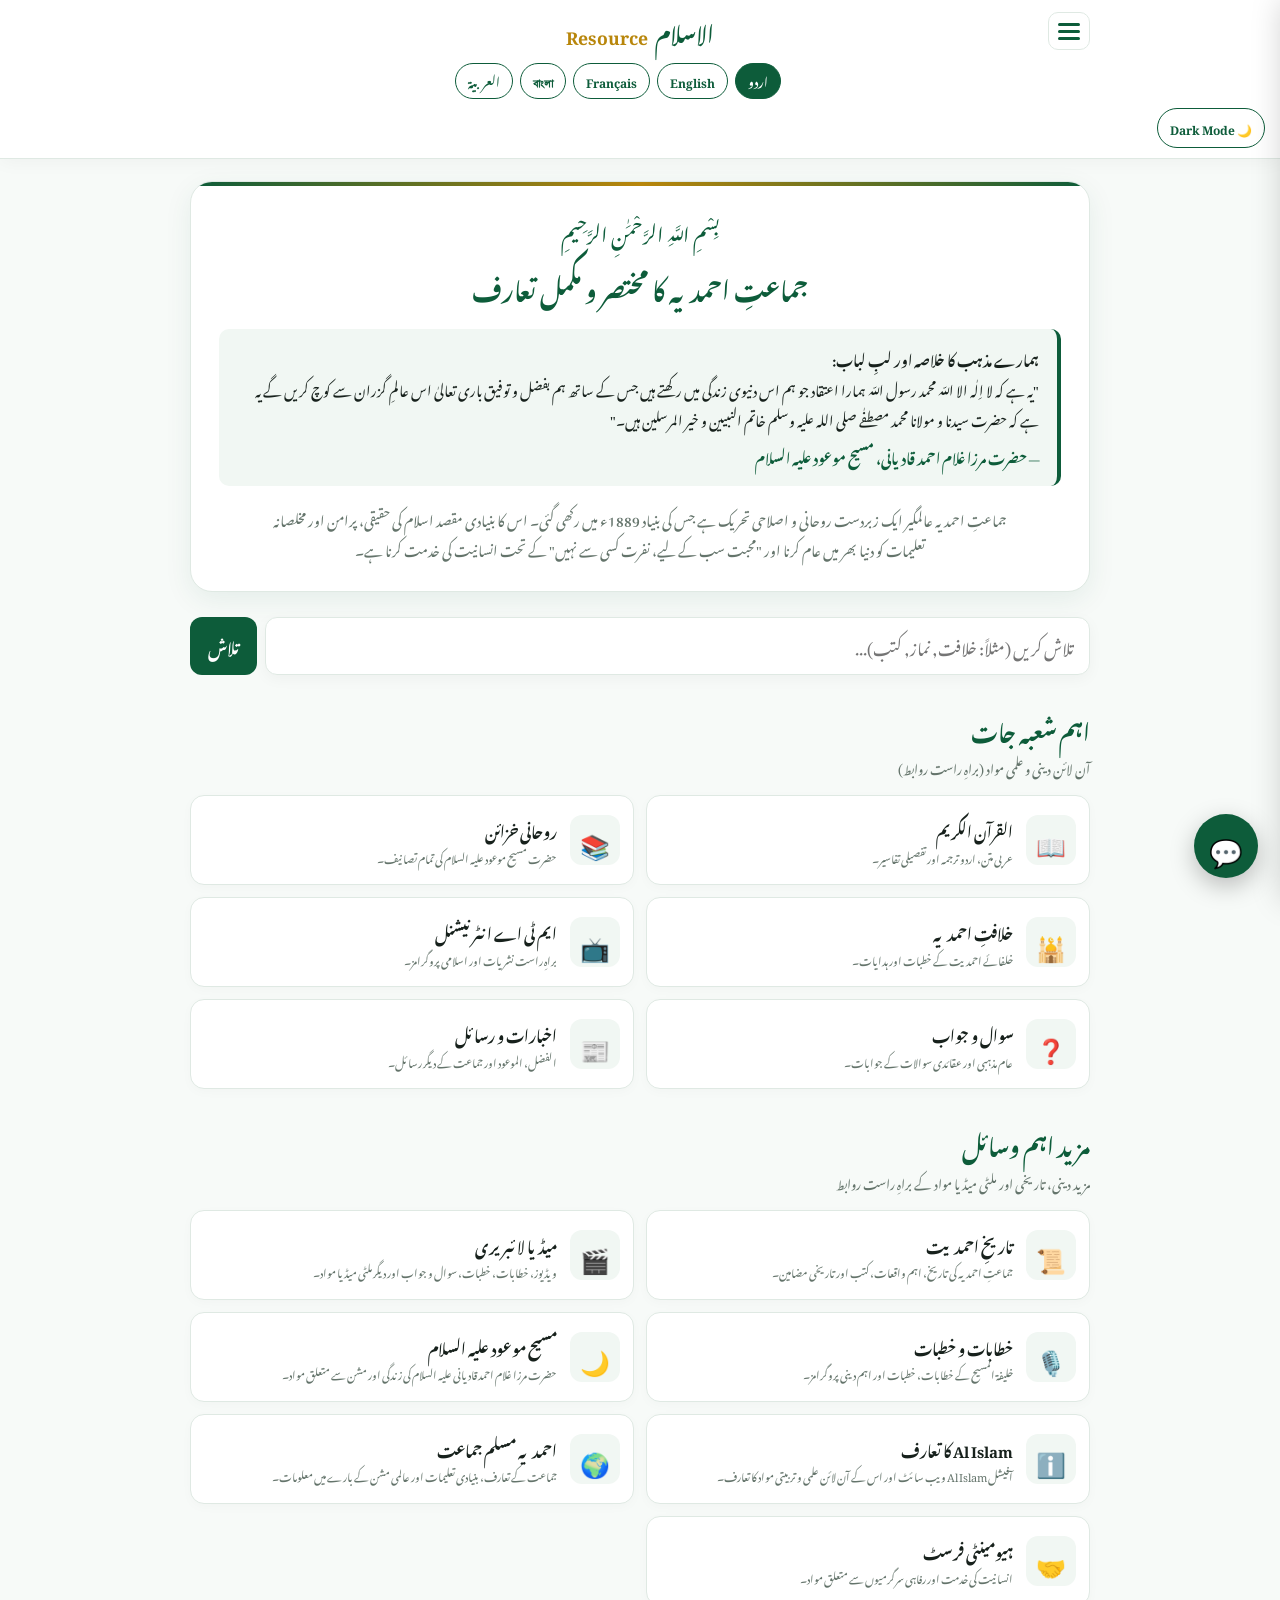
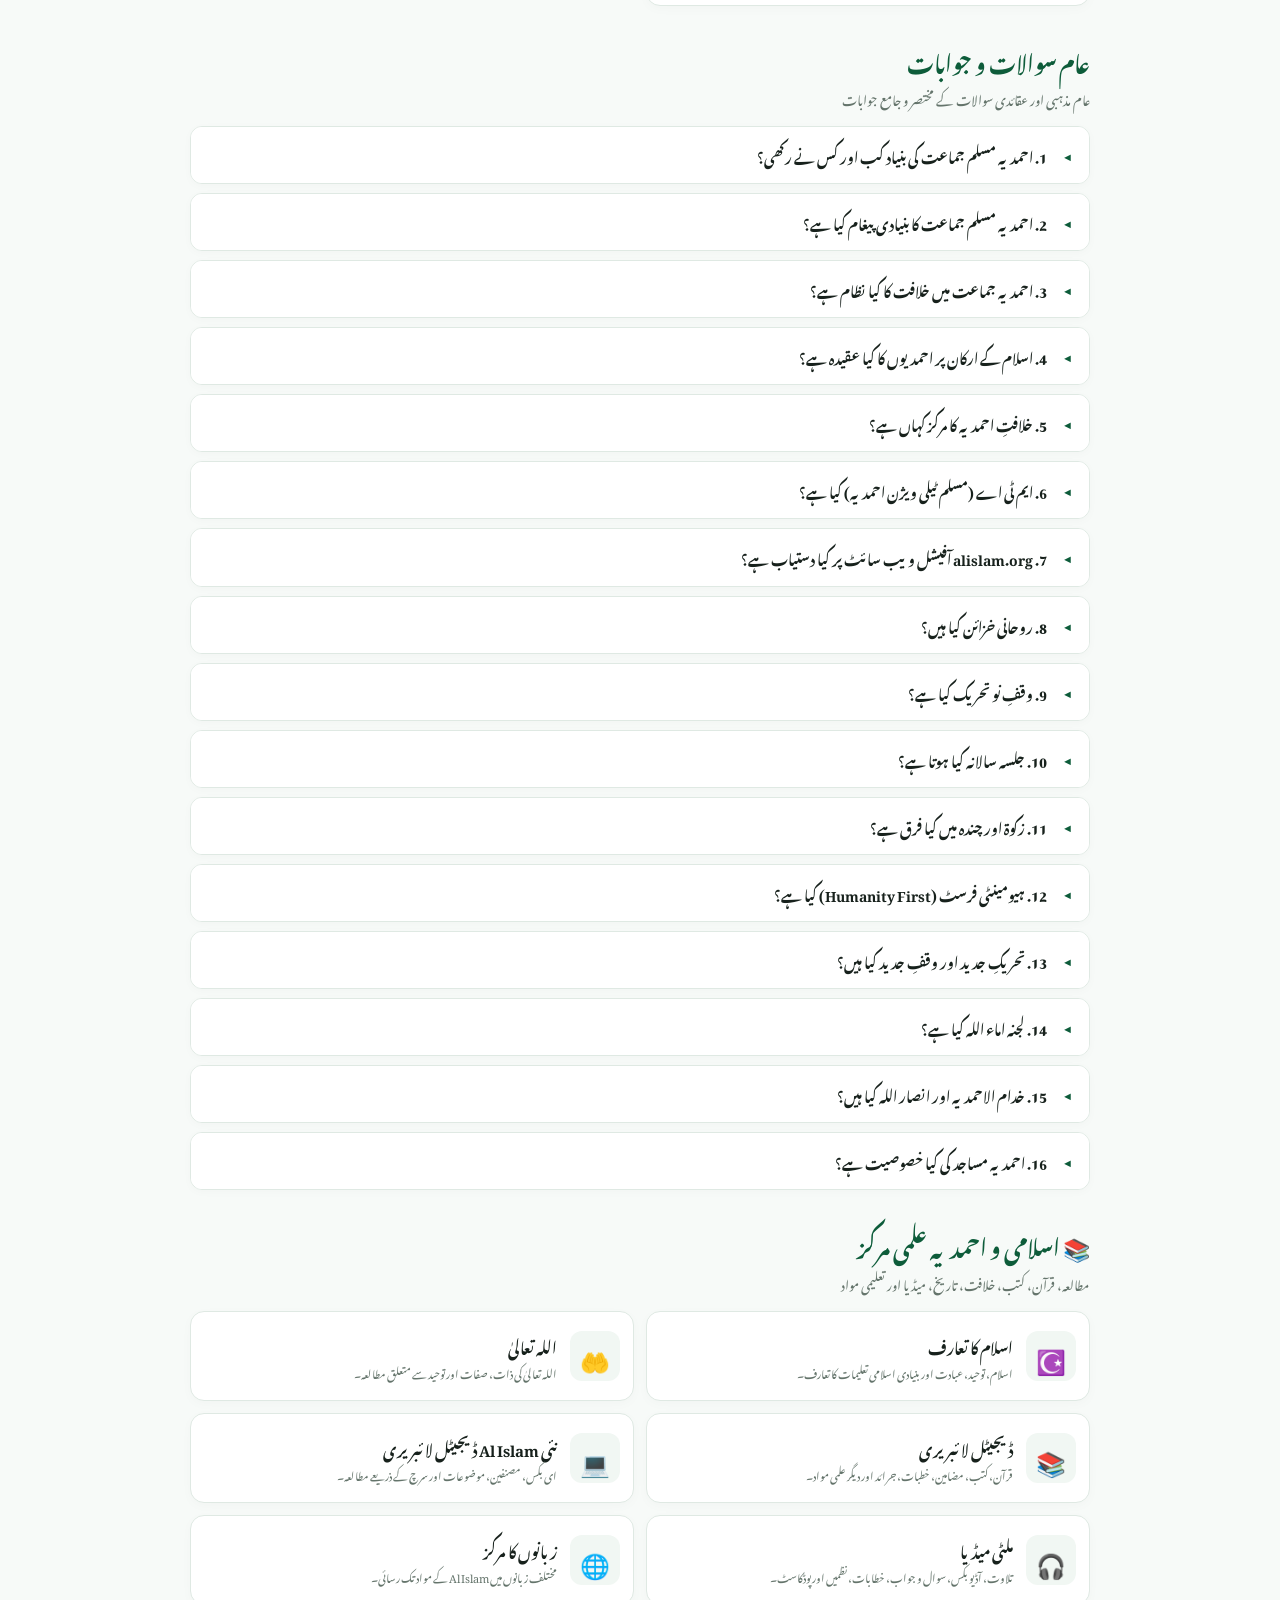
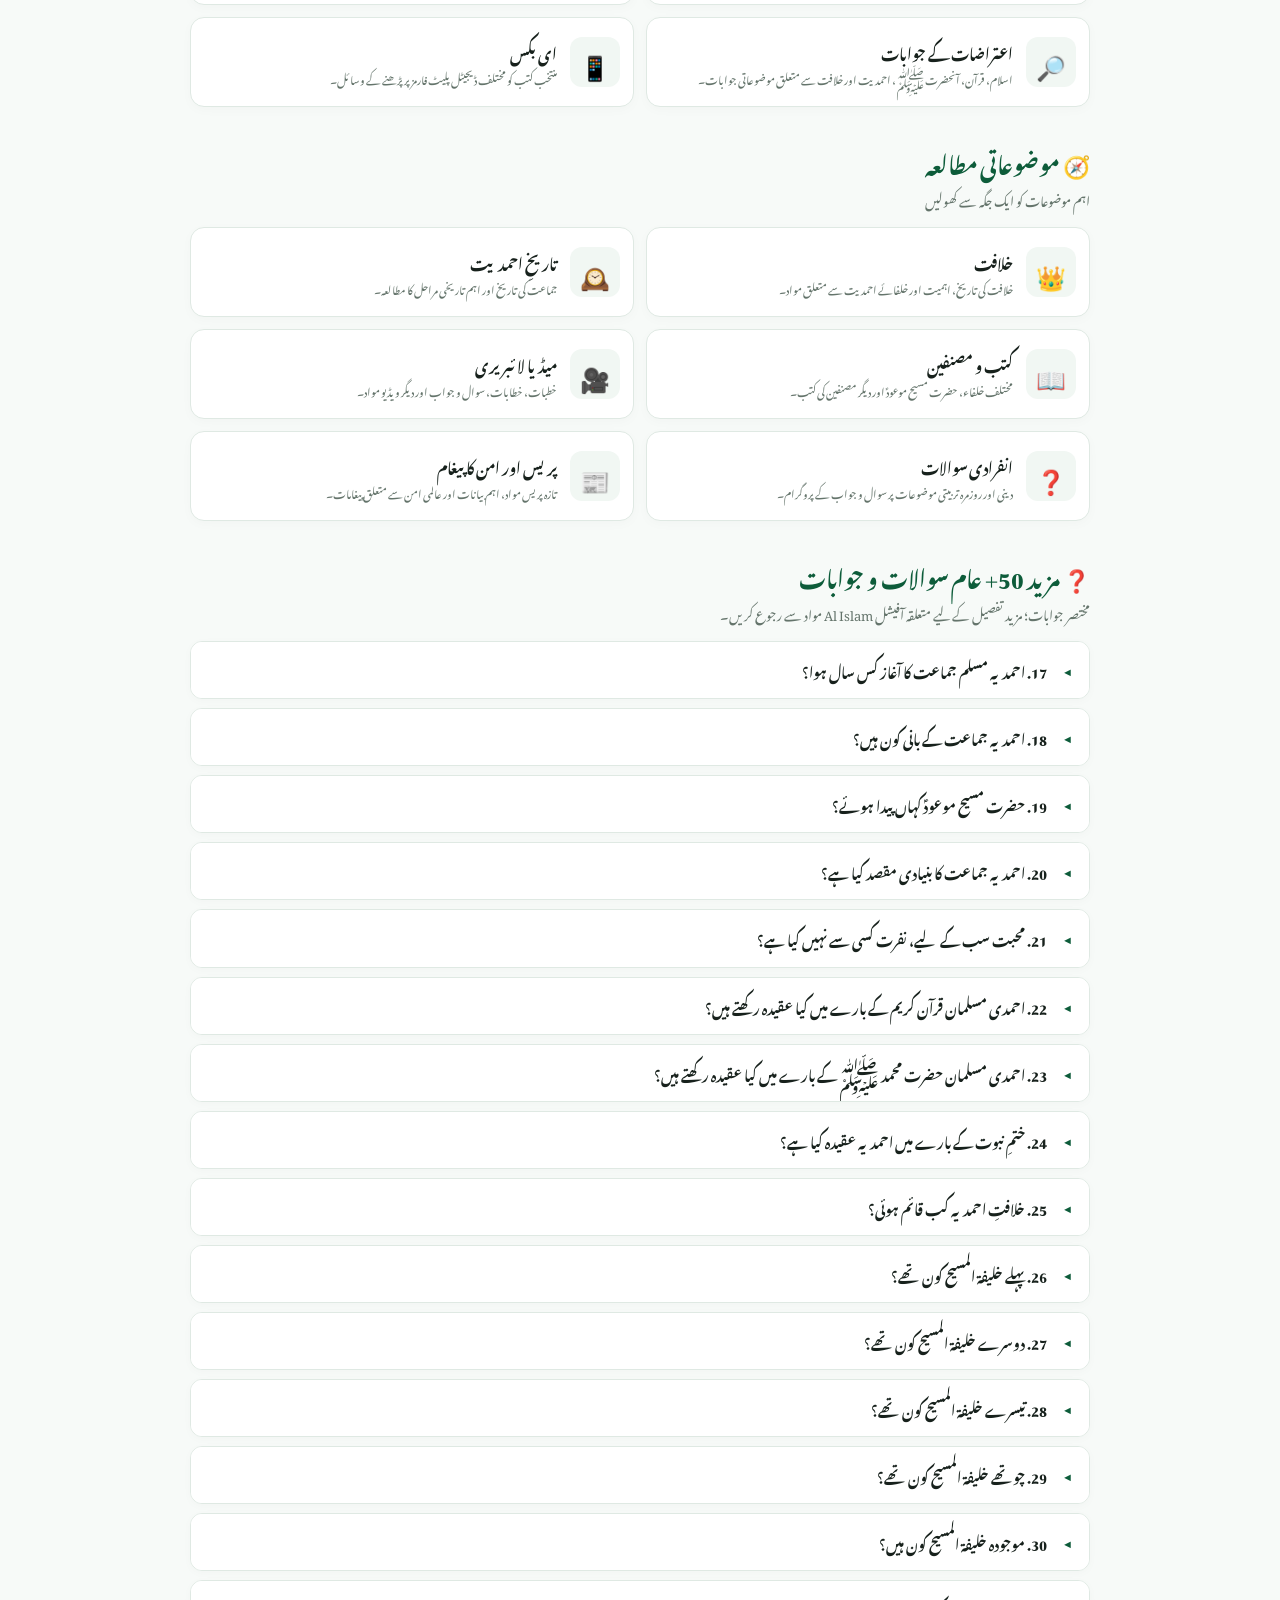
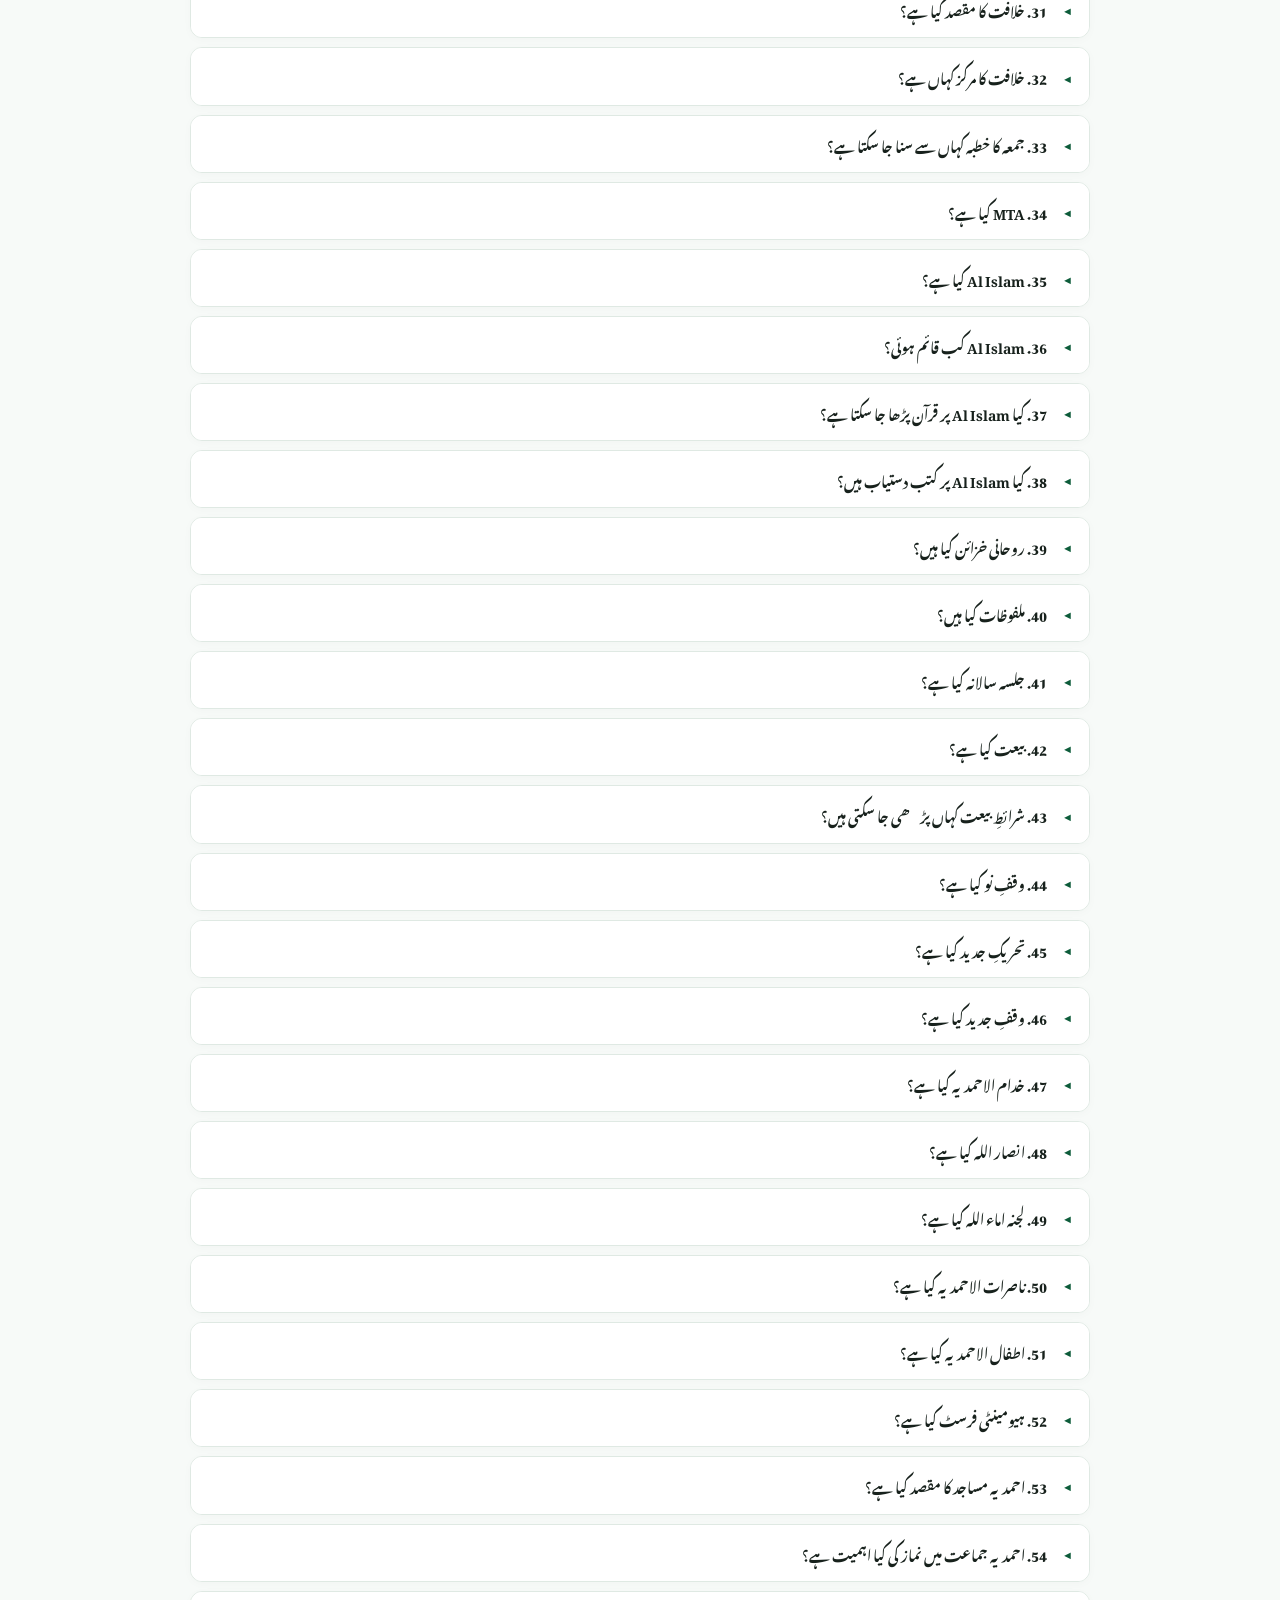
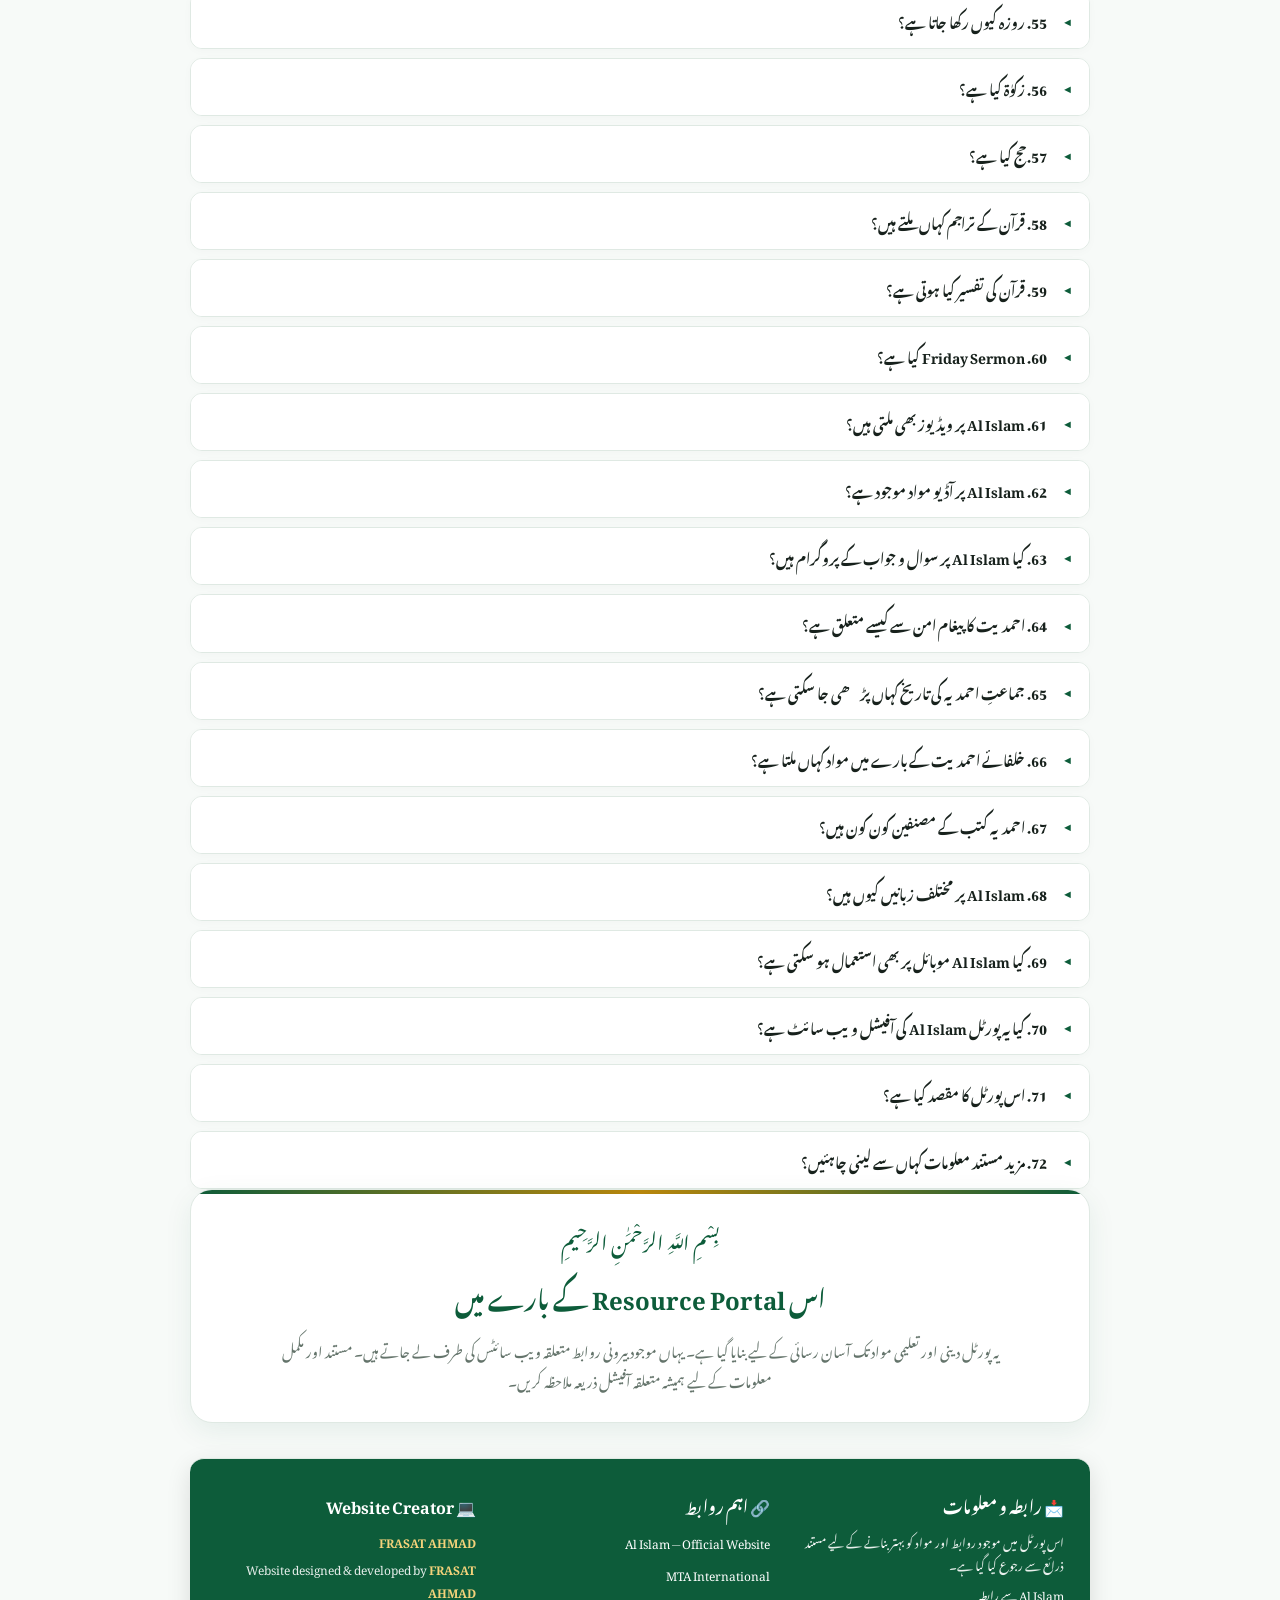
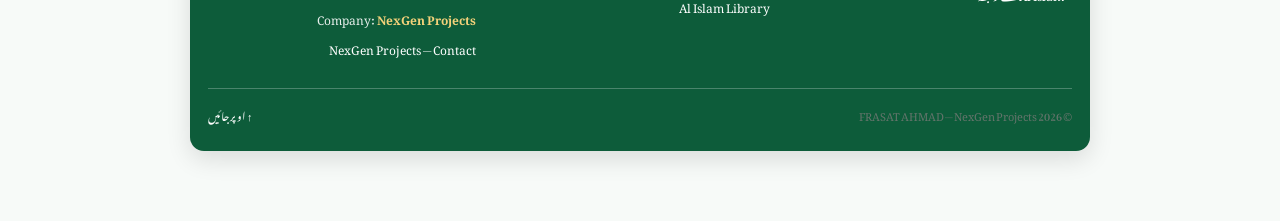
==== commit 3063de9c: "Update index.html" ====
--- a/index.html
+++ b/index.html
@@ -1369,7 +1369,7 @@
                     <p><strong>FRASAT AHMAD</strong></p>
                     <p>Website designed & developed by <strong>FRASAT AHMAD</strong></p>
                     <p>Company: <strong>NexGen Projects</strong></p>
-                    <a href="https://nexgen-projects.netlify.app/#contact" target="_blank" rel="noopener noreferrer">NexGen Projects — Contact</a>
+                    <a href="https://nex-gen-projects.vercel.app/#projects" target="_blank" rel="noopener noreferrer">NexGen Projects — Contact</a>
                 </div>
             </div>
             <div class="footer-bottom">
@@ -1469,4 +1469,4 @@
     <script src="theme.js"></script>
 
 </body>
-</html>+</html>
--- a/style.css
+++ b/style.css
@@ -1,36 +1,41 @@
-@import url('https://fonts.googleapis.com/css2?family=Noto+Nastaliq+Urdu:wght@400;700&display=swap');
-
-*{margin:0;padding:0;box-sizing:border-box}
+@import url('https://fonts.googleapis.com/css2?family=Noto+Nastaliq+Urdu:wght@400;600;700&display=swap');
 
 :root{
-    --bg:#ffffff;
+    --bg:#f7faf8;
     --surface:#ffffff;
-    --surface2:#f8fafc;
-    --text:#1e293b;
-    --muted:#64748b;
-    --border:#e2e8f0;
-    --green:#0d5c3a;
-    --green2:#087f50;
+    --surface-2:#f1f7f3;
+    --text:#17211c;
+    --muted:#64746b;
+    --primary:#0d5c3a;
+    --primary-2:#087a4b;
     --gold:#b8860b;
-    --soft:#f0fdf4;
-    --shadow:0 4px 18px rgba(0,0,0,.06);
+    --border:#dfe9e3;
+    --shadow:0 8px 28px rgba(13,92,58,.08);
+    --radius:16px;
 }
 
 html[data-theme="dark"]{
-    --bg:#0f172a;
-    --surface:#162033;
-    --surface2:#1e293b;
-    --text:#e5e7eb;
-    --muted:#a8b3c2;
-    --border:#334155;
-    --green:#36b37e;
-    --green2:#4ade80;
-    --gold:#e5c158;
-    --soft:#123225;
-    --shadow:0 4px 18px rgba(0,0,0,.25);
-}
-
-html{scroll-behavior:smooth}
+    --bg:#0d1511;
+    --surface:#14201a;
+    --surface-2:#1a2a22;
+    --text:#edf7f1;
+    --muted:#aabbb1;
+    --primary:#35a875;
+    --primary-2:#55c58d;
+    --gold:#d6ad35;
+    --border:#2a3c32;
+    --shadow:0 10px 30px rgba(0,0,0,.35);
+}
+
+*{
+    margin:0;
+    padding:0;
+    box-sizing:border-box;
+}
+
+html{
+    scroll-behavior:smooth;
+}
 
 body{
     background:var(--bg);
@@ -39,118 +44,187 @@
     text-align:right;
     font-family:'Noto Nastaliq Urdu','Jameel Noori Nastaliq','Urdu Typesetting',serif;
     font-size:16px;
-    line-height:2.2;
+    line-height:2.15;
     -webkit-font-smoothing:antialiased;
-    transition:background-color .25s,color .25s;
-}
-
-button,input{font-family:inherit}
+    transition:background-color .3s,color .3s;
+}
+
+a{
+    color:inherit;
+}
+
+button,input{
+    font:inherit;
+}
+
+/* NAVBAR */
 
 .navbar{
-    display:flex;
-    flex-direction:column;
-    align-items:center;
-    padding:12px 15px;
-    background:var(--surface);
-    box-shadow:0 2px 12px rgba(0,0,0,.08);
     position:sticky;
     top:0;
     z-index:100;
-    transition:background .25s;
+    background:color-mix(in srgb,var(--surface) 94%,transparent);
+    backdrop-filter:blur(14px);
+    border-bottom:1px solid var(--border);
+    box-shadow:0 3px 18px rgba(0,0,0,.04);
+    padding:10px 15px;
 }
 
 .navbar-main{
-    width:100%;
-    max-width:550px;
+    max-width:900px;
+    min-height:42px;
+    margin:auto;
+    display:flex;
+    align-items:center;
+    justify-content:center;
     position:relative;
-    display:flex;
-    justify-content:center;
-    align-items:center;
-}
-
-.logo{font-size:20px;font-weight:bold;margin-bottom:2px}
-.logo-bold{color:var(--green)}
-.logo-sub{color:var(--gold)}
+}
+
+.logo{
+    font-size:22px;
+    font-weight:700;
+    line-height:1.3;
+    text-align:center;
+}
+
+.logo-bold{
+    color:var(--primary);
+}
+
+.logo-sub{
+    color:var(--gold);
+    font-size:.8em;
+    margin-right:4px;
+}
 
 .menu-icon{
     position:absolute;
     right:0;
-    top:4px;
+    top:50%;
+    transform:translateY(-50%);
+    width:42px;
+    height:38px;
+    border:1px solid var(--border);
+    border-radius:10px;
+    background:var(--surface);
+    cursor:pointer;
     display:flex;
     flex-direction:column;
-    justify-content:space-between;
-    width:26px;
-    height:19px;
+    align-items:center;
+    justify-content:center;
+    gap:4px;
+}
+
+.menu-icon span{
+    width:22px;
+    height:3px;
+    background:var(--primary);
+    border-radius:5px;
+}
+
+.lang-bar{
+    max-width:900px;
+    margin:8px auto 0;
+    display:flex;
+    gap:7px;
+    overflow-x:auto;
+    padding:3px 45px 3px 0;
+    scrollbar-width:none;
+    justify-content:center;
+}
+
+.lang-bar::-webkit-scrollbar{
+    display:none;
+}
+
+.lang-btn{
+    flex:0 0 auto;
+    border:1px solid var(--primary);
+    color:var(--primary);
+    background:transparent;
+    padding:4px 12px;
+    border-radius:20px;
+    font-size:12px;
+    font-weight:700;
     cursor:pointer;
-    background:none;
-    border:0;
-    padding:0;
-}
-.menu-icon span{height:3px;width:100%;background:var(--green);border-radius:3px}
-
-.lang-bar{
-    display:flex;
-    gap:6px;
-    overflow-x:auto;
-    padding:5px 0;
-    margin-top:5px;
-    scrollbar-width:none;
-    max-width:100%;
-}
-.lang-bar::-webkit-scrollbar{display:none}
-
-.lang-btn{
-    background:transparent;
-    color:var(--green);
-    border:1px solid var(--green);
-    padding:4px 10px;
-    border-radius:15px;
-    font-size:12px;
-    font-weight:bold;
-    cursor:pointer;
-    white-space:nowrap;
-    transition:.25s;
-}
-.lang-btn:hover,.lang-btn.active{background:var(--green);color:#fff}
-.lang-btn.active{transform:scale(1.05);box-shadow:0 4px 10px rgba(13,92,58,.25)}
-.lang-btn:active{transform:scale(.95)}
+    transition:.2s;
+}
+
+.lang-btn:hover,
+.lang-btn.active{
+    background:var(--primary);
+    color:#fff;
+}
+
+/* SIDEBAR */
 
 .sidebar{
     position:fixed;
     top:0;
-    right:-285px;
-    width:270px;
+    right:-310px;
+    width:min(300px,88vw);
     height:100%;
     background:var(--surface);
-    box-shadow:-5px 0 18px rgba(0,0,0,.15);
+    border-left:1px solid var(--border);
+    box-shadow:-8px 0 30px rgba(0,0,0,.18);
     z-index:200;
-    transition:right .3s;
-    padding:20px;
+    transition:right .3s ease;
+    padding:22px;
     overflow-y:auto;
 }
-.sidebar.active{right:0}
+
+.sidebar.active{
+    right:0;
+}
+
 .sidebar-header{
     display:flex;
     justify-content:space-between;
     align-items:center;
     border-bottom:1px solid var(--border);
-    padding-bottom:12px;
-    margin-bottom:15px;
-}
-.sidebar-header h3{color:var(--green);font-size:16px}
-.close-btn{font-size:24px;cursor:pointer;color:var(--muted);background:none;border:0}
-.sidebar-links{list-style:none}
-.sidebar-links li{margin-bottom:8px}
+    padding-bottom:14px;
+    margin-bottom:14px;
+}
+
+.sidebar-header h3{
+    color:var(--primary);
+    font-size:17px;
+}
+
+.close-btn,
+.close-chat{
+    border:0;
+    background:transparent;
+    color:var(--muted);
+    cursor:pointer;
+}
+
+.close-btn{
+    font-size:28px;
+}
+
+.sidebar-links{
+    list-style:none;
+}
+
+.sidebar-links li{
+    margin-bottom:6px;
+}
+
 .sidebar-links a{
+    display:block;
     text-decoration:none;
     color:var(--text);
+    padding:10px 12px;
+    border-radius:9px;
+    transition:.2s;
     font-size:14px;
-    display:block;
-    padding:8px 10px;
-    border-radius:7px;
-    transition:.2s;
-}
-.sidebar-links a:hover{background:var(--soft);color:var(--green)}
+}
+
+.sidebar-links a:hover{
+    background:var(--surface-2);
+    color:var(--primary);
+}
 
 .overlay{
     position:fixed;
@@ -158,312 +232,629 @@
     background:rgba(0,0,0,.45);
     opacity:0;
     visibility:hidden;
-    transition:.3s;
     z-index:150;
-}
-.overlay.active{opacity:1;visibility:visible}
-
-.container{max-width:550px;margin:18px auto;padding:0 15px}
+    transition:.25s;
+}
+
+.overlay.active{
+    opacity:1;
+    visibility:visible;
+}
+
+/* MAIN */
+
+.container{
+    width:min(100% - 28px,900px);
+    margin:22px auto 70px;
+}
 
 .intro-card{
+    position:relative;
+    overflow:hidden;
     background:var(--surface);
     border:1px solid var(--border);
-    border-radius:14px;
-    padding:20px;
+    border-radius:22px;
+    padding:28px;
     margin-bottom:25px;
     text-align:center;
     box-shadow:var(--shadow);
 }
-.bismillah{font-size:18px;color:var(--green);margin-bottom:10px}
-.intro-title{font-size:19px;color:var(--green);font-weight:bold;margin-bottom:12px}
+
+.intro-card::before{
+    content:"";
+    position:absolute;
+    top:0;
+    right:0;
+    left:0;
+    height:4px;
+    background:linear-gradient(90deg,var(--primary),var(--gold),var(--primary));
+}
+
+.bismillah{
+    color:var(--primary);
+    font-size:20px;
+    margin-bottom:8px;
+}
+
+.intro-title{
+    color:var(--primary);
+    font-size:24px;
+    font-weight:700;
+    margin-bottom:13px;
+}
+
 .intro-quote{
-    background:var(--soft);
-    border-right:4px solid var(--green);
-    padding:12px 15px;
+    background:var(--surface-2);
+    border-right:4px solid var(--primary);
+    padding:14px 18px;
     text-align:right;
-    border-radius:7px;
-    margin:15px 0;
+    border-radius:10px;
+    margin:17px 0;
+    color:var(--text);
     font-size:14px;
-    line-height:2.1;
-}
-.author-name{display:block;font-weight:bold;color:var(--green);margin-top:8px;font-size:13px}
-.intro-description{color:var(--text);font-size:13px;line-height:2}
-
-.search-box{display:flex;gap:8px;margin-bottom:24px}
+}
+
+.author-name{
+    display:block;
+    color:var(--primary);
+    font-weight:700;
+    margin-top:8px;
+}
+
+.intro-description{
+    color:var(--muted);
+    font-size:14px;
+    max-width:760px;
+    margin:auto;
+}
+
+/* SEARCH */
+
+.search-box{
+    display:flex;
+    gap:8px;
+    margin:0 0 26px;
+    position:sticky;
+    top:92px;
+    z-index:50;
+}
+
 .search-box input{
     flex:1;
-    padding:10px 12px;
+    min-width:0;
+    padding:11px 15px;
     border:1px solid var(--border);
-    border-radius:8px;
+    border-radius:12px;
+    outline:none;
+    background:var(--surface);
+    color:var(--text);
+    box-shadow:0 4px 15px rgba(0,0,0,.04);
+}
+
+.search-box input:focus{
+    border-color:var(--primary);
+}
+
+.search-box button{
+    border:0;
+    border-radius:12px;
+    padding:9px 18px;
+    background:var(--primary);
+    color:#fff;
+    cursor:pointer;
+    font-weight:700;
+}
+
+/* SECTIONS */
+
+.section-title{
+    margin-top:30px;
+}
+
+.section-title h2{
+    color:var(--primary);
+    font-size:22px;
+    font-weight:700;
+}
+
+.section-title p{
+    color:var(--muted);
     font-size:13px;
-    outline:none;
-    background:var(--surface);
-    color:var(--text);
-}
-.search-box input:focus{border-color:var(--green)}
-.search-box button{
-    background:var(--green);
-    color:#fff;
-    border:0;
-    padding:10px 16px;
-    border-radius:8px;
-    cursor:pointer;
-    font-size:13px;
-}
-.search-box button:active{transform:scale(.97)}
-
-.section-title{
-    border-right:4px solid var(--green);
-    padding-right:10px;
-    margin-top:26px;
-}
-.section-title h2{color:var(--green);font-size:19px}
-.section-title p{color:var(--muted);font-size:12px;margin-top:2px}
-
-.cards-grid{display:flex;flex-direction:column;gap:10px;margin-top:12px}
+    margin-top:1px;
+}
+
+/* CARDS */
+
+.cards-grid{
+    display:grid;
+    grid-template-columns:repeat(2,minmax(0,1fr));
+    gap:12px;
+    margin-top:14px;
+}
+
 .card{
+    min-height:90px;
     background:var(--surface);
     border:1px solid var(--border);
-    border-radius:10px;
-    padding:11px 12px;
+    border-radius:14px;
+    padding:13px;
     display:flex;
     align-items:center;
-    gap:12px;
+    gap:13px;
     text-decoration:none;
     color:inherit;
-    transition:.2s;
-    box-shadow:0 1px 5px rgba(0,0,0,.02);
-}
-.card:hover{border-color:var(--green);background:var(--soft);transform:translateY(-1px)}
-.card:active{transform:scale(.99)}
+    box-shadow:0 3px 12px rgba(0,0,0,.025);
+    transition:transform .2s,border-color .2s,box-shadow .2s;
+}
+
+.card:hover{
+    transform:translateY(-2px);
+    border-color:var(--primary);
+    box-shadow:var(--shadow);
+}
+
 .card-icon{
-    font-size:21px;
-    background:var(--soft);
-    padding:6px 10px;
-    border-radius:7px;
-    flex-shrink:0;
-}
-.card-content{min-width:0}
-.card-content h3{font-size:14px;color:var(--text)}
-.card-content p{font-size:11px;color:var(--muted);margin-top:2px;line-height:1.8}
-
-.quick-grid{
-    display:grid;
-    grid-template-columns:repeat(2,1fr);
+    width:50px;
+    height:50px;
+    flex:0 0 50px;
+    display:flex;
+    align-items:center;
+    justify-content:center;
+    background:var(--surface-2);
+    border-radius:12px;
+    font-size:24px;
+}
+
+.card-content{
+    min-width:0;
+}
+
+.card-content h3{
+    color:var(--text);
+    font-size:15px;
+    font-weight:700;
+}
+
+.card-content p{
+    color:var(--muted);
+    font-size:11px;
+    line-height:1.8;
+    margin-top:2px;
+}
+
+/* ACCORDION */
+
+.accordion-container{
+    display:flex;
+    flex-direction:column;
     gap:9px;
-    margin-top:12px;
-}
-.quick-card{
+    margin-top:14px;
+}
+
+.accordion-item{
     background:var(--surface);
     border:1px solid var(--border);
-    border-radius:10px;
-    padding:12px 8px;
-    text-align:center;
-    text-decoration:none;
-    color:var(--text);
-    transition:.2s;
-}
-.quick-card:hover{border-color:var(--green);background:var(--soft);transform:translateY(-2px)}
-.quick-card .q-icon{font-size:24px;display:block;line-height:1.4}
-.quick-card strong{display:block;color:var(--green);font-size:13px;margin-top:3px}
-.quick-card span{display:block;color:var(--muted);font-size:10px;line-height:1.7}
-
-.feature-strip{
-    margin-top:14px;
-    background:linear-gradient(135deg,var(--green),var(--green2));
-    color:#fff;
-    border-radius:13px;
-    padding:17px;
-    text-align:center;
-    box-shadow:var(--shadow);
-}
-.feature-strip h3{font-size:17px}
-.feature-strip p{font-size:11px;line-height:2;margin-top:3px}
-.feature-strip a{
-    display:inline-block;
-    margin-top:8px;
-    background:#fff;
-    color:var(--green);
-    padding:4px 14px;
-    border-radius:20px;
-    text-decoration:none;
-    font-size:12px;
-    font-weight:bold;
-}
-
-.accordion-container{display:flex;flex-direction:column;gap:8px;margin-top:12px}
-.accordion-item{
-    background:var(--surface);
-    border:1px solid var(--border);
-    border-radius:8px;
+    border-radius:12px;
     overflow:hidden;
-}
+    box-shadow:0 2px 10px rgba(0,0,0,.025);
+}
+
 .accordion-header{
     width:100%;
-    padding:12px 35px 12px 12px;
-    font-size:13px;
-    font-weight:600;
+    border:0;
+    text-align:right;
+    padding:13px 42px 13px 15px;
+    background:var(--surface);
     color:var(--text);
+    position:relative;
     cursor:pointer;
-    background:var(--surface);
-    position:relative;
-    user-select:none;
-    text-align:right;
-    border:0;
-}
+    font-size:14px;
+    font-weight:700;
+}
+
 .accordion-header::after{
     content:'◄';
     position:absolute;
-    left:12px;
+    right:16px;
     top:50%;
     transform:translateY(-50%);
-    font-size:10px;
-    color:var(--green);
-    transition:transform .3s;
-}
-.accordion-item.active .accordion-header::after{transform:translateY(-50%) rotate(-90deg)}
+    color:var(--primary);
+    font-size:11px;
+    transition:.25s;
+}
+
+.accordion-item.active .accordion-header::after{
+    transform:translateY(-50%) rotate(-90deg);
+}
+
 .accordion-content{
     max-height:0;
     overflow:hidden;
-    transition:max-height .3s ease-out;
-    background:var(--surface2);
-}
+    transition:max-height .35s ease;
+    background:var(--surface-2);
+}
+
 .accordion-content p{
-    padding:12px;
+    padding:13px 15px;
+    color:var(--muted);
+    border-top:1px solid var(--border);
+    font-size:13px;
+    line-height:2;
+}
+
+/* NO RESULTS */
+
+.no-results{
+    background:#fff4f4;
+    color:#9b2525;
+    border:1px solid #ffd5d5;
+    padding:11px;
+    border-radius:9px;
     font-size:12px;
-    color:var(--muted);
-    line-height:1.9;
-    border-top:1px solid var(--border);
-}
-
-.no-results{
-    background:#fef2f2;
-    color:#991b1b;
-    padding:10px;
-    border-radius:6px;
-    font-size:12px;
-    margin-top:10px;
     text-align:center;
 }
-html[data-theme="dark"] .no-results{background:#3a2020;color:#fecaca}
+
+html[data-theme="dark"] .no-results{
+    background:#321c1c;
+    color:#ffb1b1;
+    border-color:#5b3030;
+}
+
+/* CHAT */
 
 .chat-widget-btn{
     position:fixed;
-    bottom:25px;
-    right:25px;
-    width:65px;
-    height:65px;
-    background:var(--green);
+    right:22px;
+    bottom:22px;
+    width:64px;
+    height:64px;
+    border-radius:50%;
+    background:var(--primary);
     color:#fff;
-    border-radius:50%;
-    display:flex;
+    display:flex;
+    align-items:center;
     justify-content:center;
-    align-items:center;
-    font-size:28px;
+    font-size:27px;
     cursor:pointer;
-    box-shadow:0 6px 20px rgba(0,0,0,.3);
+    box-shadow:0 8px 25px rgba(0,0,0,.25);
     z-index:1000;
-    transition:transform .3s;
-}
-.chat-widget-btn:hover{transform:scale(1.06)}
-.chat-widget-btn:active{transform:scale(.9)}
+    transition:transform .2s,background .2s;
+}
+
+.chat-widget-btn:hover{
+    transform:scale(1.06);
+    background:var(--primary-2);
+}
 
 .chat-box{
     position:fixed;
-    bottom:100px;
     right:20px;
-    width:350px;
-    height:500px;
-    background:var(--surface);
+    bottom:98px;
+    width:370px;
+    height:540px;
+    max-width:calc(100% - 30px);
+    background:var(--surface);
+    border:1px solid var(--border);
     border-radius:20px;
-    box-shadow:0 10px 30px rgba(0,0,0,.25);
+    box-shadow:0 15px 45px rgba(0,0,0,.25);
     display:flex;
     flex-direction:column;
+    overflow:hidden;
     z-index:1000;
-    overflow:hidden;
-    transform:translateY(20px) scale(.9);
+    transform:translateY(20px) scale(.92);
     opacity:0;
     pointer-events:none;
-    transition:all .4s;
-}
-.chat-box.active{opacity:1;pointer-events:auto;transform:translateY(0) scale(1)}
+    transition:.3s ease;
+}
+
+.chat-box.active{
+    transform:translateY(0) scale(1);
+    opacity:1;
+    pointer-events:auto;
+}
+
 .chat-header{
-    background:var(--green);
+    background:var(--primary);
     color:#fff;
-    padding:15px 20px;
-    display:flex;
+    padding:13px 17px;
+    display:flex;
+    align-items:center;
     justify-content:space-between;
-    align-items:center;
-}
-.close-chat{font-size:28px;cursor:pointer;font-weight:bold;padding:0 5px;background:none;border:0;color:#fff}
+    font-weight:700;
+}
+
+.close-chat{
+    color:#fff;
+    font-size:28px;
+    line-height:1;
+}
+
 .chat-messages{
     flex:1;
     padding:15px;
     overflow-y:auto;
-    background:var(--surface2);
+    background:var(--surface-2);
     display:flex;
     flex-direction:column;
 }
-.message{padding:10px 15px;border-radius:15px;margin-bottom:10px;max-width:85%;font-size:13px;line-height:1.8}
-.bot-message{background:var(--border);align-self:flex-start;color:var(--text)}
-.user-message{background:var(--green);color:#fff;align-self:flex-end}
+
+.message{
+    max-width:88%;
+    padding:9px 13px;
+    border-radius:15px;
+    margin-bottom:9px;
+    font-size:12px;
+    line-height:1.9;
+}
+
+.bot-message{
+    align-self:flex-start;
+    background:var(--surface);
+    color:var(--text);
+    border:1px solid var(--border);
+    border-top-left-radius:5px;
+}
+
+.user-message{
+    align-self:flex-end;
+    background:var(--primary);
+    color:#fff;
+    border-top-right-radius:5px;
+}
+
 .chat-input-container{
-    padding:15px;
-    display:flex;
-    gap:10px;
+    display:flex;
+    gap:8px;
+    padding:12px;
     background:var(--surface);
     border-top:1px solid var(--border);
 }
+
 .chat-input-container input{
     flex:1;
     min-width:0;
-    padding:12px;
-    border:2px solid var(--border);
+    border:1px solid var(--border);
     border-radius:25px;
     outline:none;
+    padding:10px 13px;
     background:var(--surface);
     color:var(--text);
 }
-.chat-input-container input:focus{border-color:var(--green)}
+
+.chat-input-container input:focus{
+    border-color:var(--primary);
+}
+
 .chat-input-container button{
-    background:var(--green);
+    border:0;
+    background:var(--primary);
     color:#fff;
-    border:0;
-    padding:0 20px;
     border-radius:25px;
+    padding:0 16px;
     cursor:pointer;
-    font-weight:bold;
-    white-space:nowrap;
-}
-
-.footer-box{
-    margin:30px 0 100px;
-    padding:18px;
+    font-weight:700;
+}
+
+/* THEME TOGGLE */
+
+#themeToggleBtn{
+    border:1px solid var(--primary);
+    background:var(--surface);
+    color:var(--primary);
+    border-radius:20px;
+    padding:6px 12px;
+    cursor:pointer;
+    font-size:12px;
+    font-weight:700;
+    transition:.2s;
+}
+
+#themeToggleBtn:hover{
+    background:var(--primary);
+    color:#fff;
+}
+
+/* FOOTER */
+
+.site-footer{
+    margin-top:55px;
+    background:var(--surface);
     border-top:1px solid var(--border);
+    padding:35px 20px 25px;
     text-align:center;
 }
-.footer-box p{font-size:11px;color:var(--muted);line-height:2}
-.footer-box a{color:var(--green);text-decoration:none;font-weight:bold}
-
-@media(max-width:600px){
-    .navbar{padding:10px 12px}
-    .container{width:100%;max-width:550px;margin:12px auto;padding:0 12px}
-    .logo{font-size:18px}
-    .lang-bar{width:calc(100% - 45px);justify-content:flex-start}
-    .lang-btn{font-size:11px;padding:4px 9px}
-    .intro-card{padding:15px}
-    .intro-title{font-size:17px}
-    .intro-quote{font-size:13px;padding:10px 12px}
-    .quick-grid{grid-template-columns:repeat(2,1fr)}
-    .chat-box{width:calc(100% - 30px);height:70vh;max-height:500px;right:15px;bottom:95px;border-radius:18px}
-    .chat-widget-btn{right:18px;bottom:18px;width:60px;height:60px;font-size:26px}
-}
-
-@media(max-width:380px){
-    .search-box{gap:5px}
-    .search-box button{padding:10px 12px}
-    .card{gap:8px;padding:9px}
-    .card-icon{font-size:18px;padding:5px 8px}
-    .quick-grid{gap:7px}
-    .chat-box{width:calc(100% - 20px);right:10px}
-}
+
+.footer-grid{
+    width:min(100%,900px);
+    margin:auto;
+    display:grid;
+    grid-template-columns:repeat(3,1fr);
+    gap:20px;
+}
+
+.footer-column h3{
+    color:var(--primary);
+    font-size:16px;
+    margin-bottom:8px;
+}
+
+.footer-column p,
+.footer-column a{
+    color:var(--muted);
+    font-size:12px;
+    text-decoration:none;
+    line-height:2;
+}
+
+.footer-column a:hover{
+    color:var(--primary);
+}
+
+.footer-bottom{
+    width:min(100%,900px);
+    border-top:1px solid var(--border);
+    margin:25px auto 0;
+    padding-top:18px;
+    color:var(--muted);
+    font-size:12px;
+}
+
+.footer-brand{
+    color:var(--gold);
+    font-weight:700;
+}
+
+/* SCROLL TOP */
+
+#scrollTopBtn{
+    position:fixed;
+    left:20px;
+    bottom:22px;
+    width:43px;
+    height:43px;
+    border:1px solid var(--border);
+    border-radius:50%;
+    background:var(--surface);
+    color:var(--primary);
+    cursor:pointer;
+    opacity:0;
+    visibility:hidden;
+    transition:.25s;
+    z-index:900;
+    box-shadow:var(--shadow);
+}
+
+#scrollTopBtn.show{
+    opacity:1;
+    visibility:visible;
+}
+
+/* RESPONSIVE */
+
+@media (max-width:700px){
+    .container{
+        width:calc(100% - 22px);
+        margin-top:15px;
+    }
+
+    .navbar{
+        padding:8px 11px;
+    }
+
+    .navbar-main{
+        min-height:40px;
+    }
+
+    .menu-icon{
+        right:0;
+    }
+
+    .lang-bar{
+        justify-content:flex-start;
+        padding-right:45px;
+    }
+
+    .intro-card{
+        padding:20px 15px;
+        border-radius:16px;
+    }
+
+    .intro-title{
+        font-size:20px;
+    }
+
+    .bismillah{
+        font-size:17px;
+    }
+
+    .intro-description{
+        font-size:13px;
+    }
+
+    .search-box{
+        top:83px;
+    }
+
+    .cards-grid{
+        grid-template-columns:1fr;
+    }
+
+    .footer-grid{
+        grid-template-columns:1fr;
+        gap:14px;
+    }
+
+    .chat-box{
+        right:10px;
+        bottom:92px;
+        width:calc(100% - 20px);
+        height:72vh;
+        max-height:560px;
+    }
+
+    .chat-widget-btn{
+        right:17px;
+        bottom:17px;
+        width:59px;
+        height:59px;
+    }
+
+    #scrollTopBtn{
+        left:15px;
+        bottom:17px;
+    }
+}
+
+@media (max-width:400px){
+    body{
+        font-size:15px;
+    }
+
+    .logo{
+        font-size:19px;
+    }
+
+    .lang-btn{
+        font-size:11px;
+        padding:4px 9px;
+    }
+
+    .search-box{
+        gap:5px;
+    }
+
+    .search-box button{
+        padding:8px 12px;
+    }
+
+    .card{
+        padding:11px;
+    }
+
+    .card-icon{
+        width:45px;
+        height:45px;
+        flex-basis:45px;
+        font-size:21px;
+    }
+}
+
+/* ACCESSIBILITY */
+
+button:focus-visible,
+a:focus-visible,
+input:focus-visible{
+    outline:3px solid rgba(13,92,58,.25);
+    outline-offset:2px;
+}
+
+/* REDUCED MOTION */
+
+@media (prefers-reduced-motion:reduce){
+    *,
+    *::before,
+    *::after{
+        scroll-behavior:auto !important;
+        transition:none !important;
+    }
+}
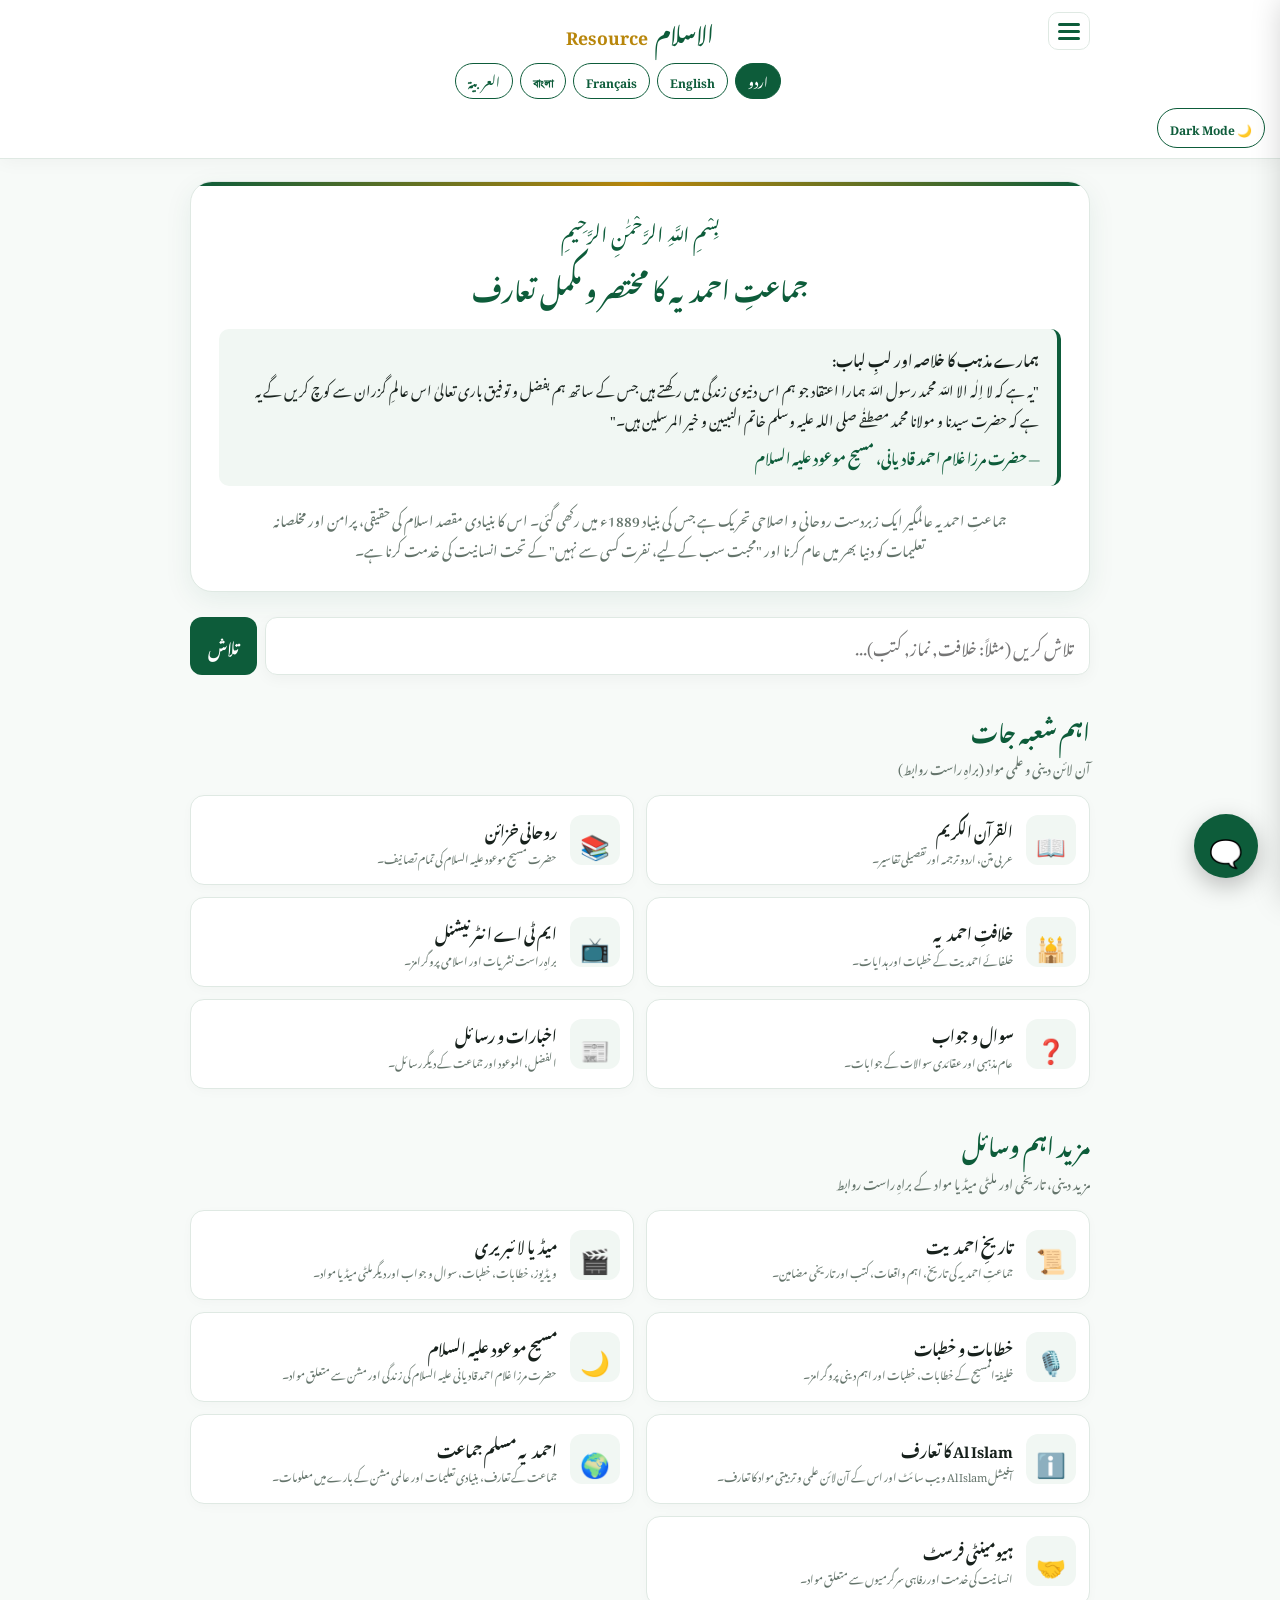
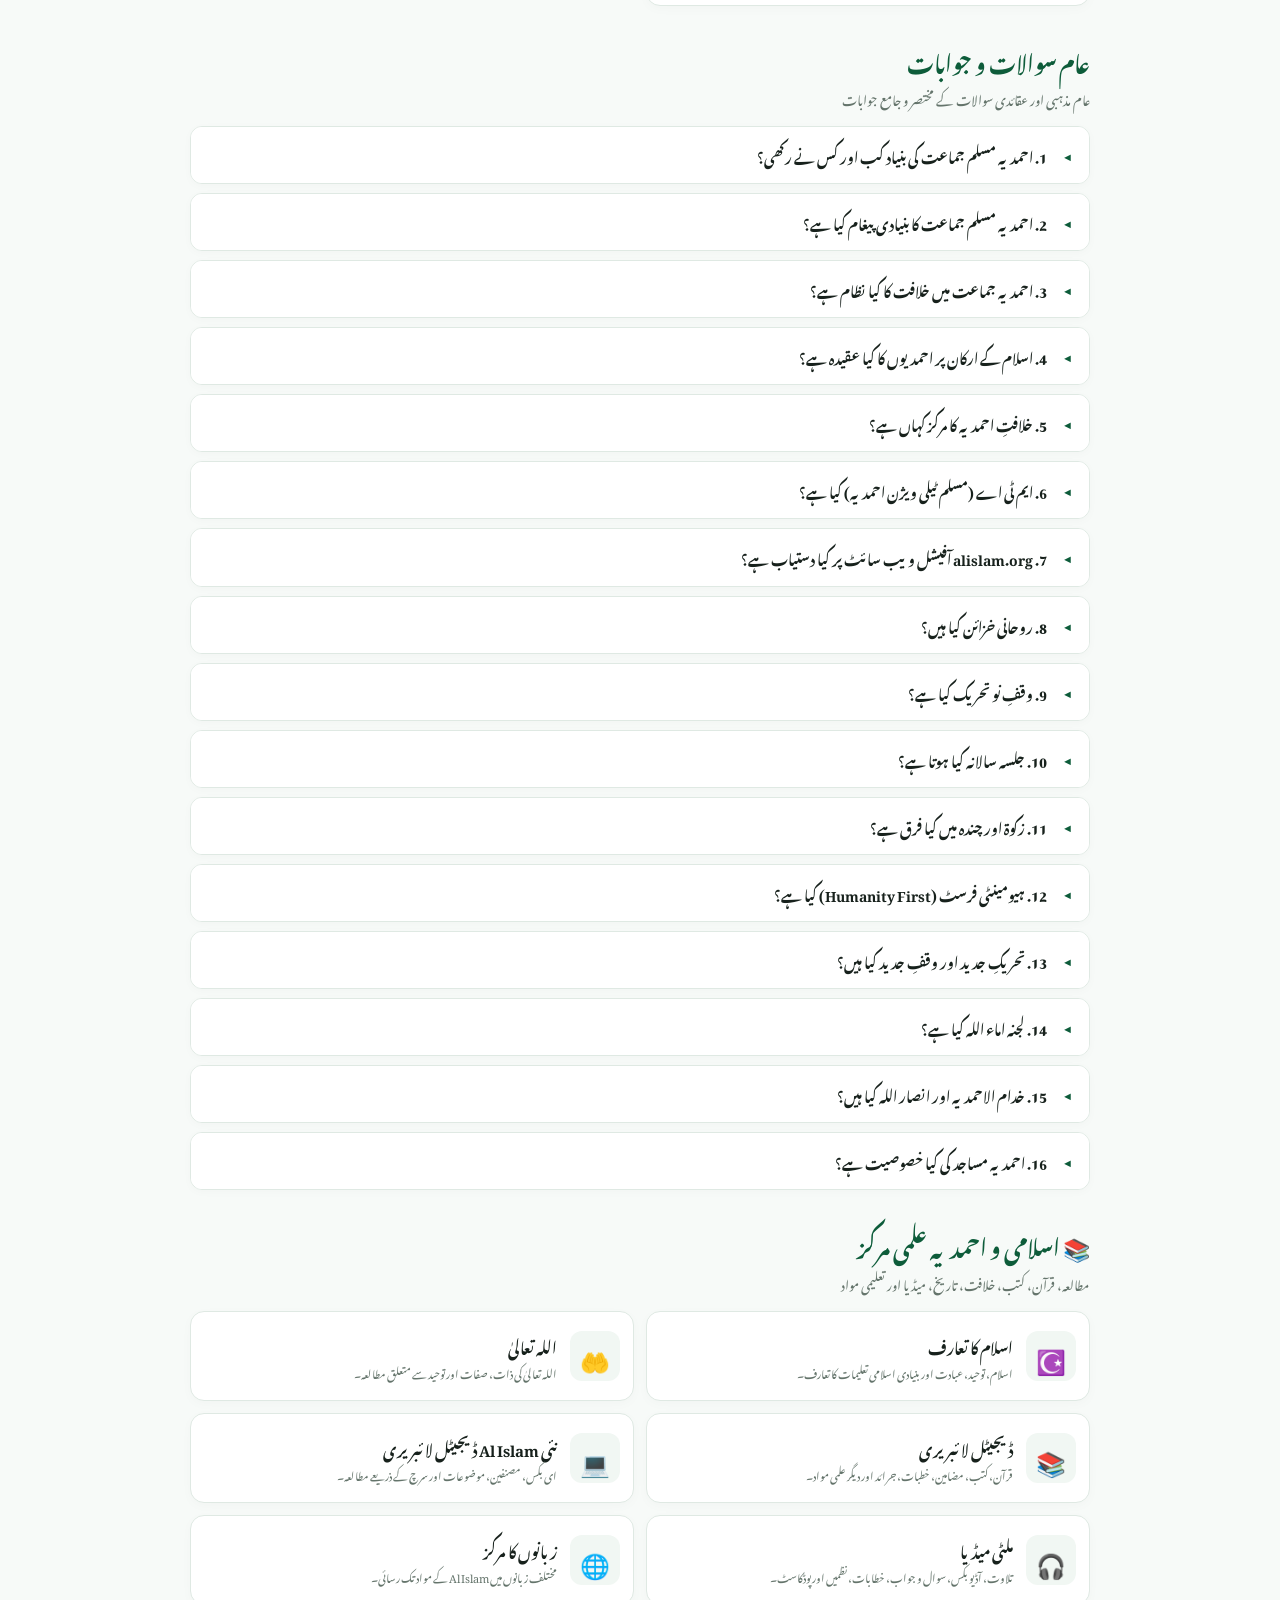
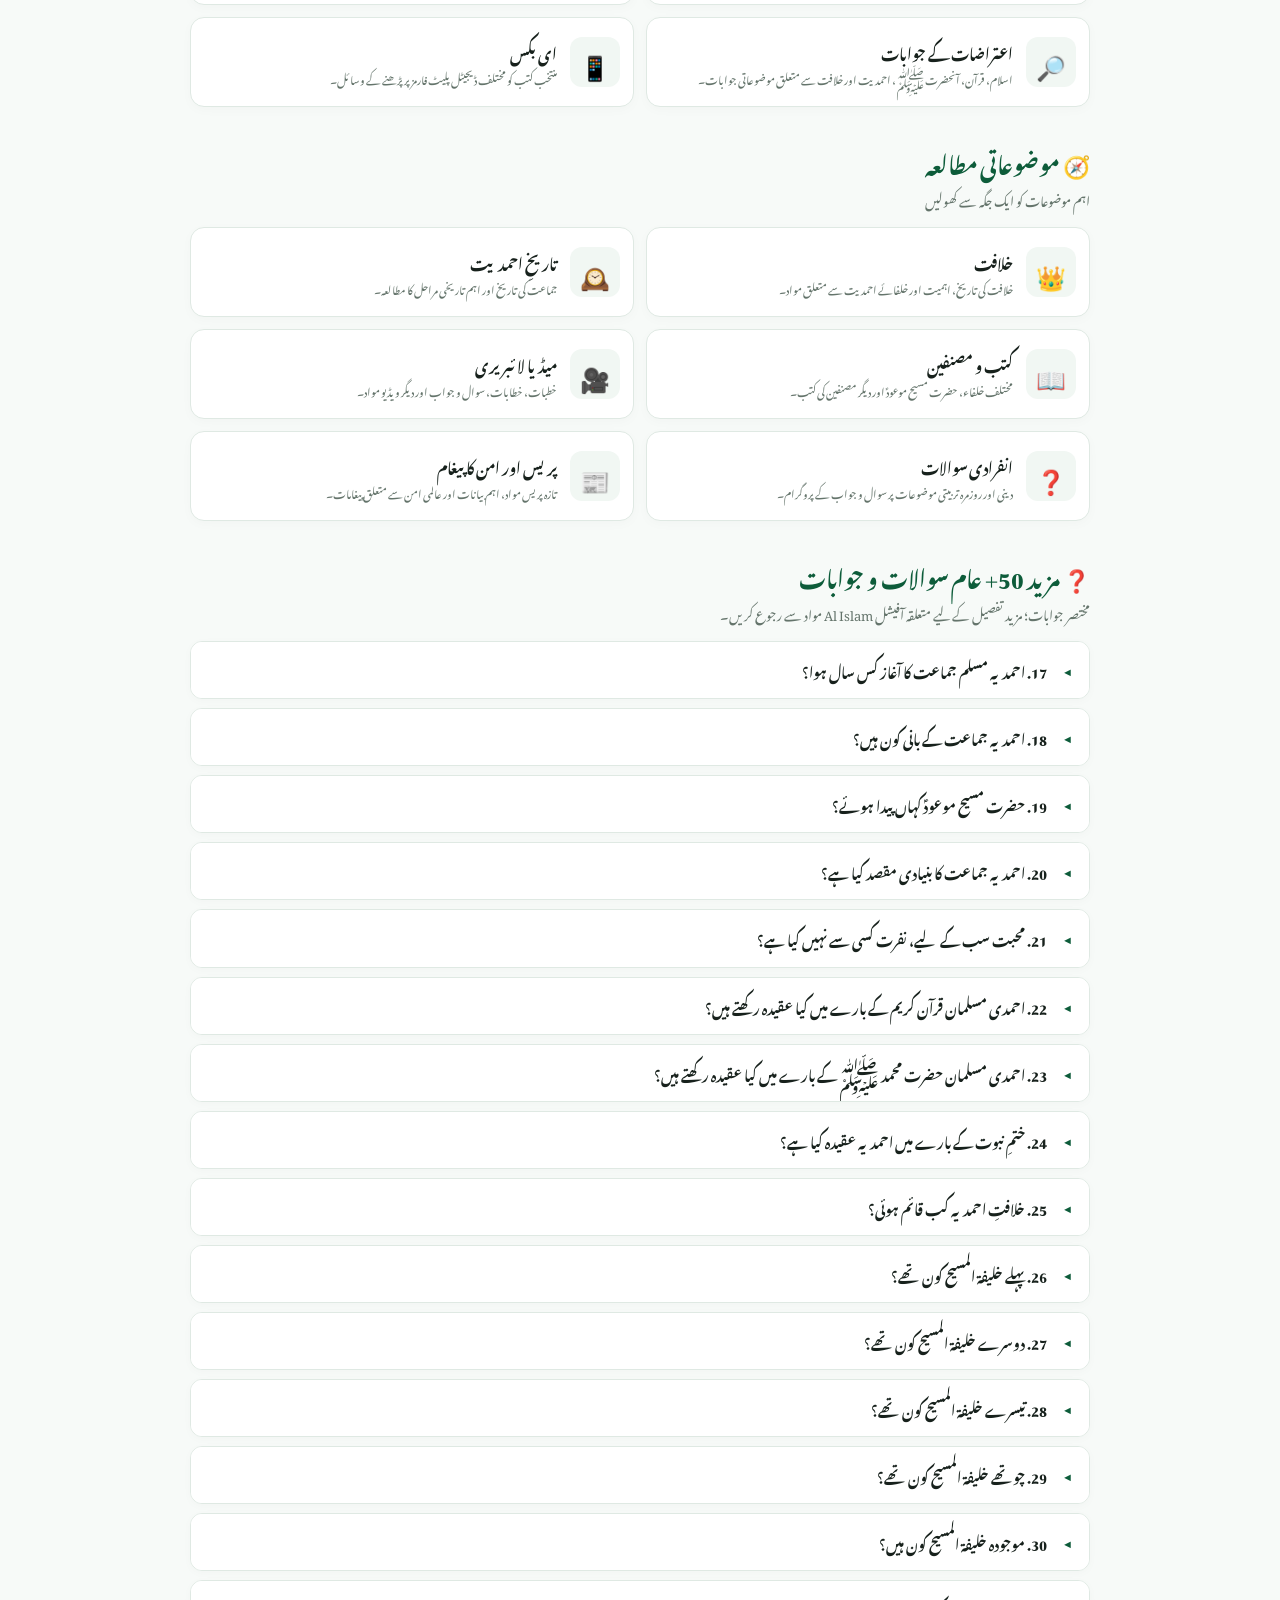
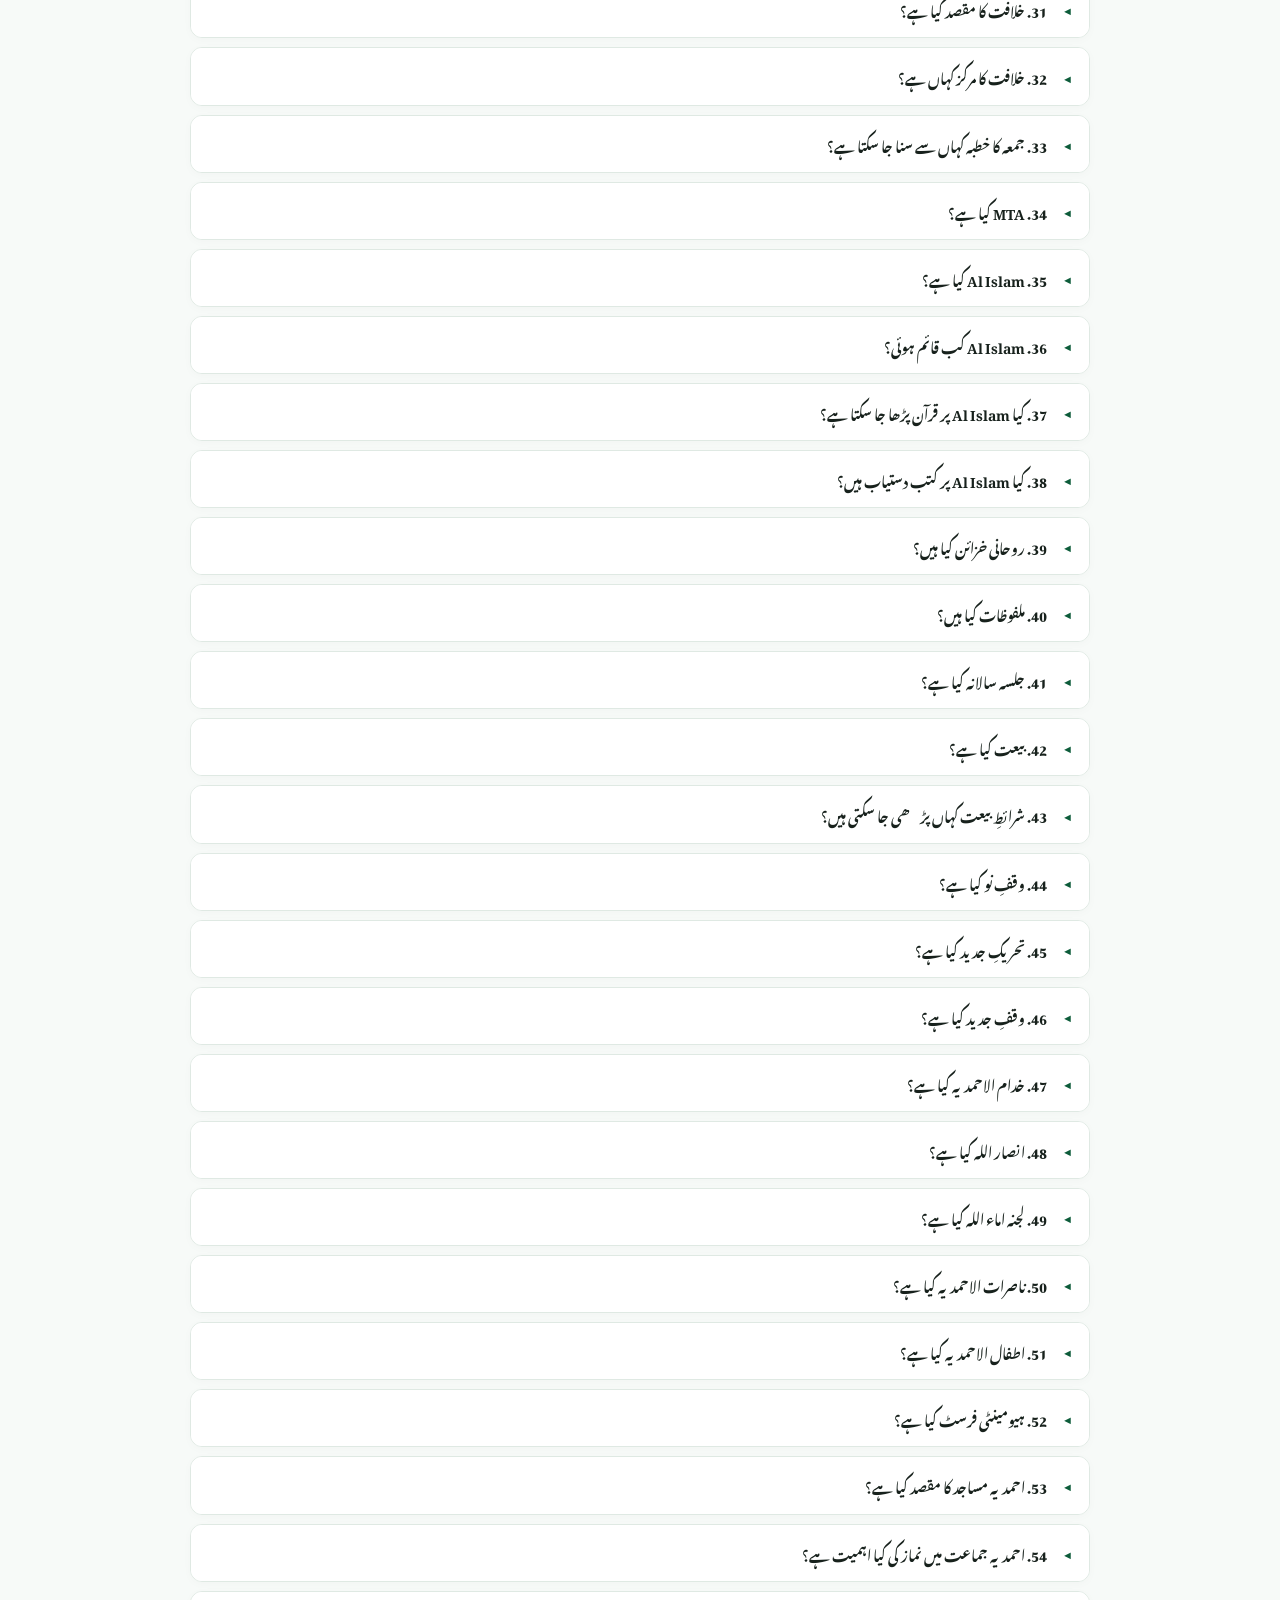
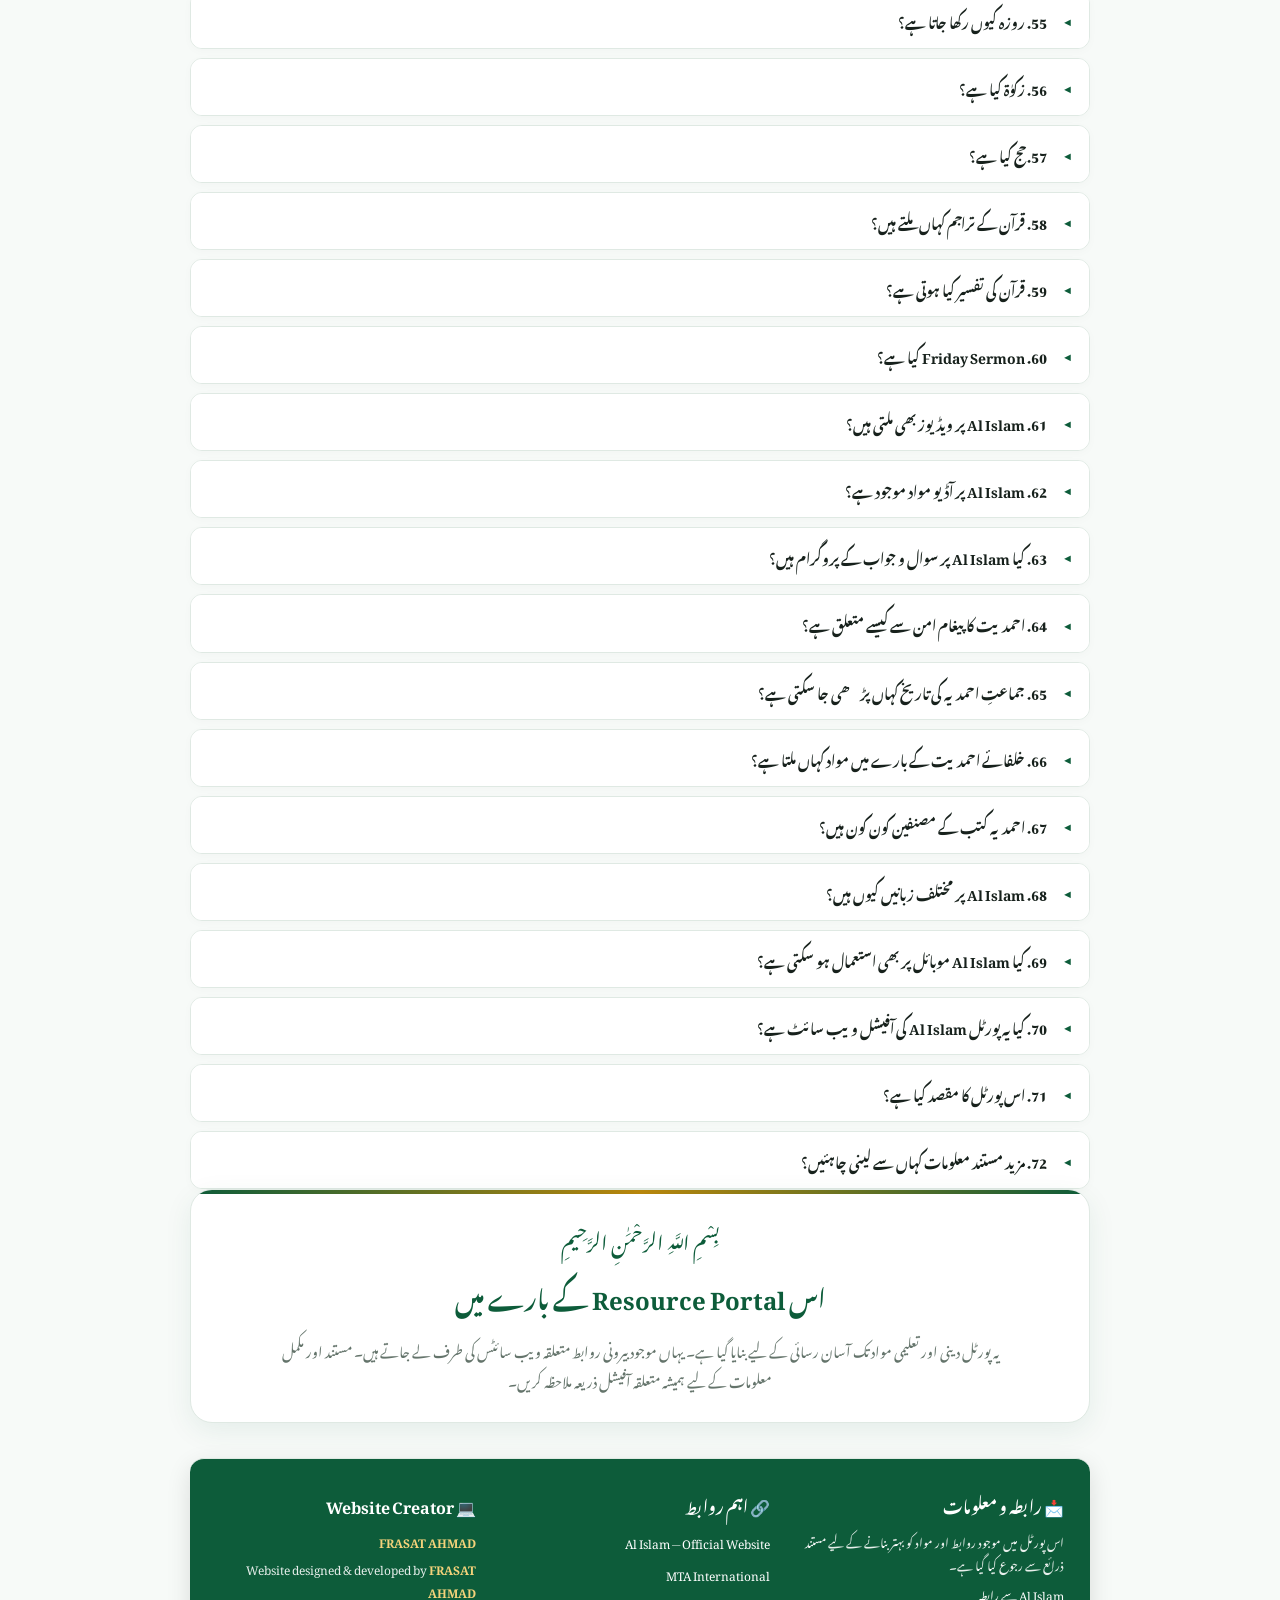
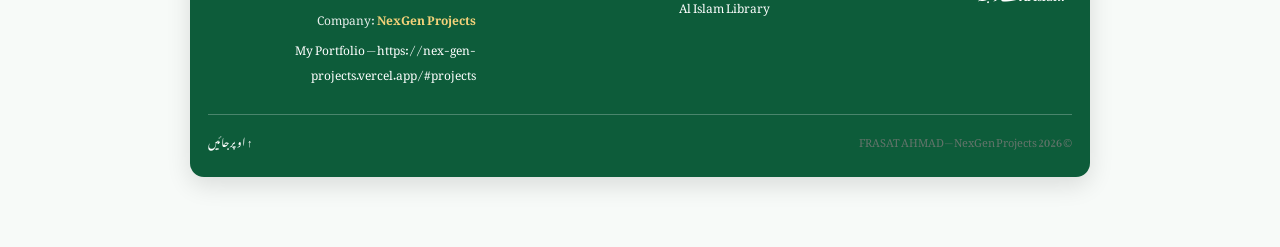
==== commit 02bb32b0: "Update index.html" ====
--- a/index.html
+++ b/index.html
@@ -1369,7 +1369,9 @@
                     <p><strong>FRASAT AHMAD</strong></p>
                     <p>Website designed & developed by <strong>FRASAT AHMAD</strong></p>
                     <p>Company: <strong>NexGen Projects</strong></p>
-                    <a href="https://nex-gen-projects.vercel.app/#projects" target="_blank" rel="noopener noreferrer">NexGen Projects — Contact</a>
+                    <a href="https://nex-gen-projects.vercel.app/#projects" target="_blank" rel="noopener noreferrer">
+    My Portfolio — https://nex-gen-projects.vercel.app/#projects
+</a>
                 </div>
             </div>
             <div class="footer-bottom">
@@ -1394,7 +1396,7 @@
         aria-controls="chatBox"
         aria-expanded="false"
     >
-        💬
+        🗨️
     </div>
 
 
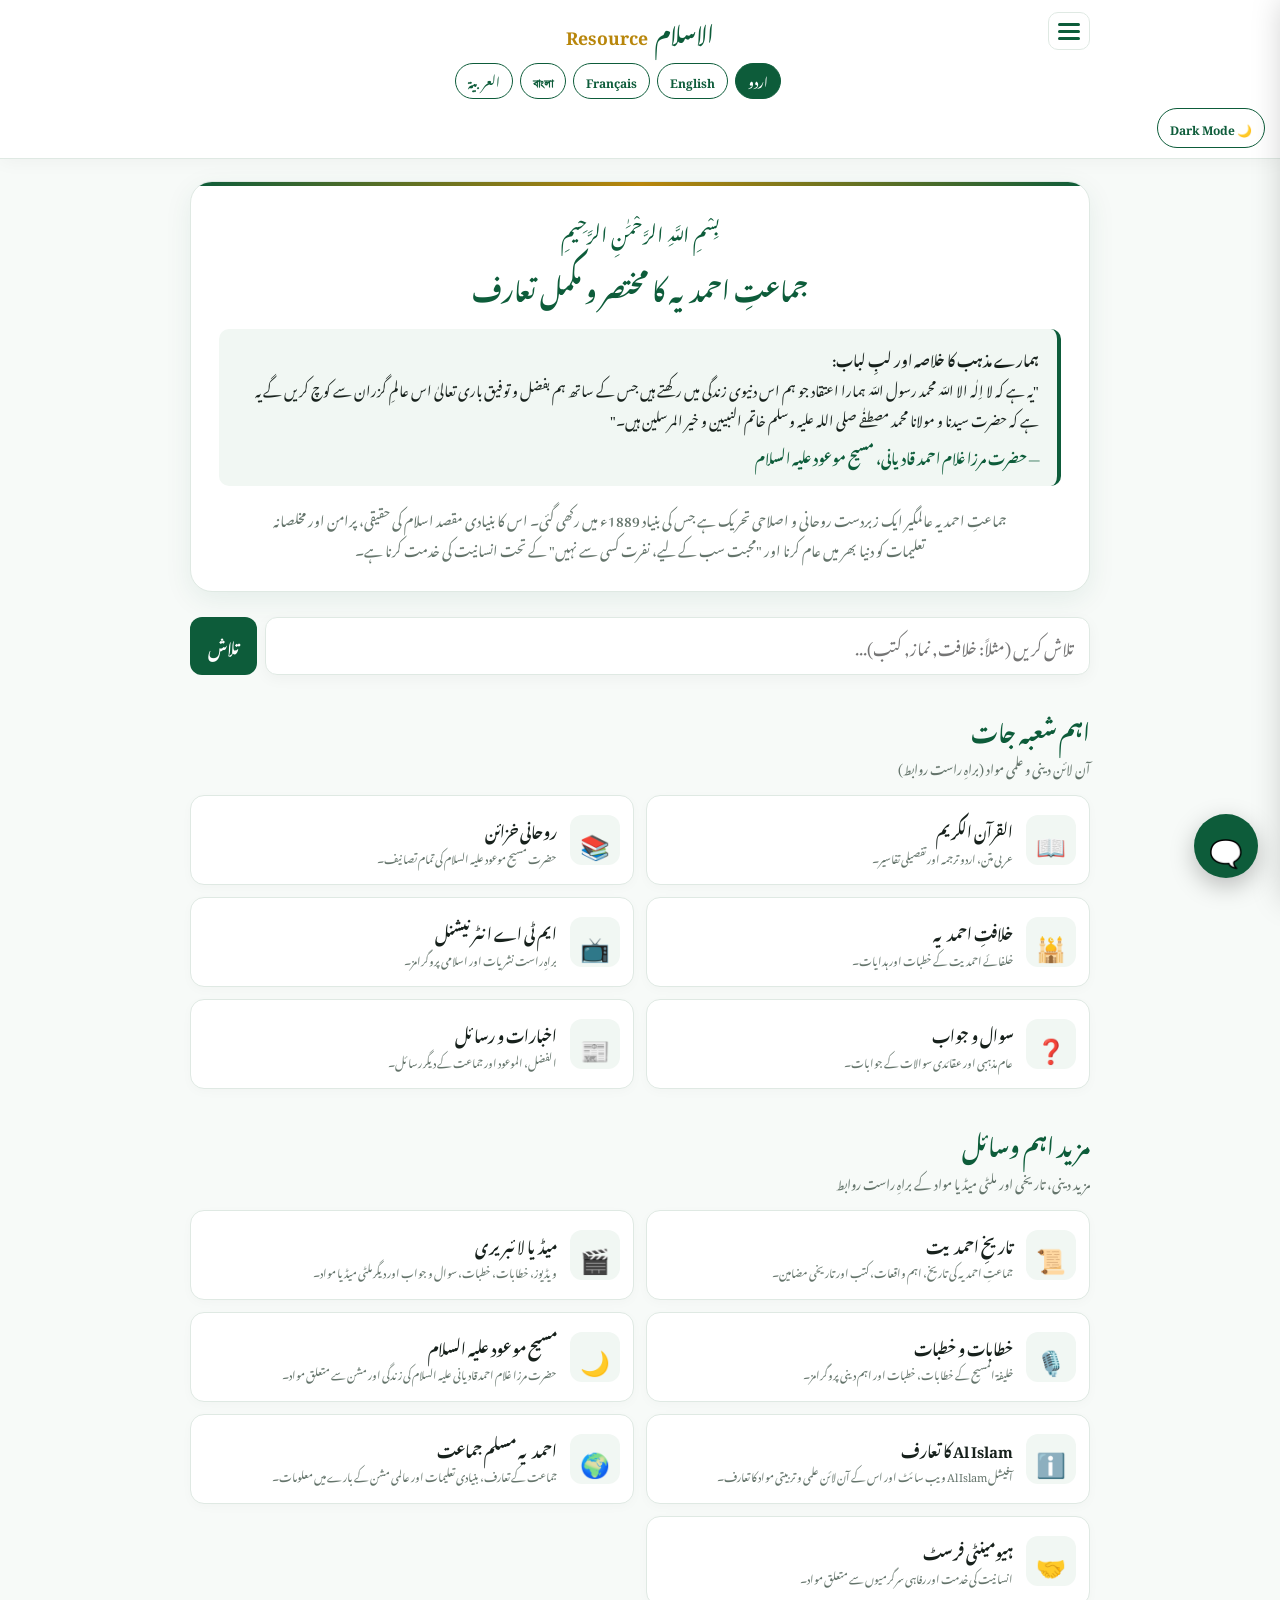
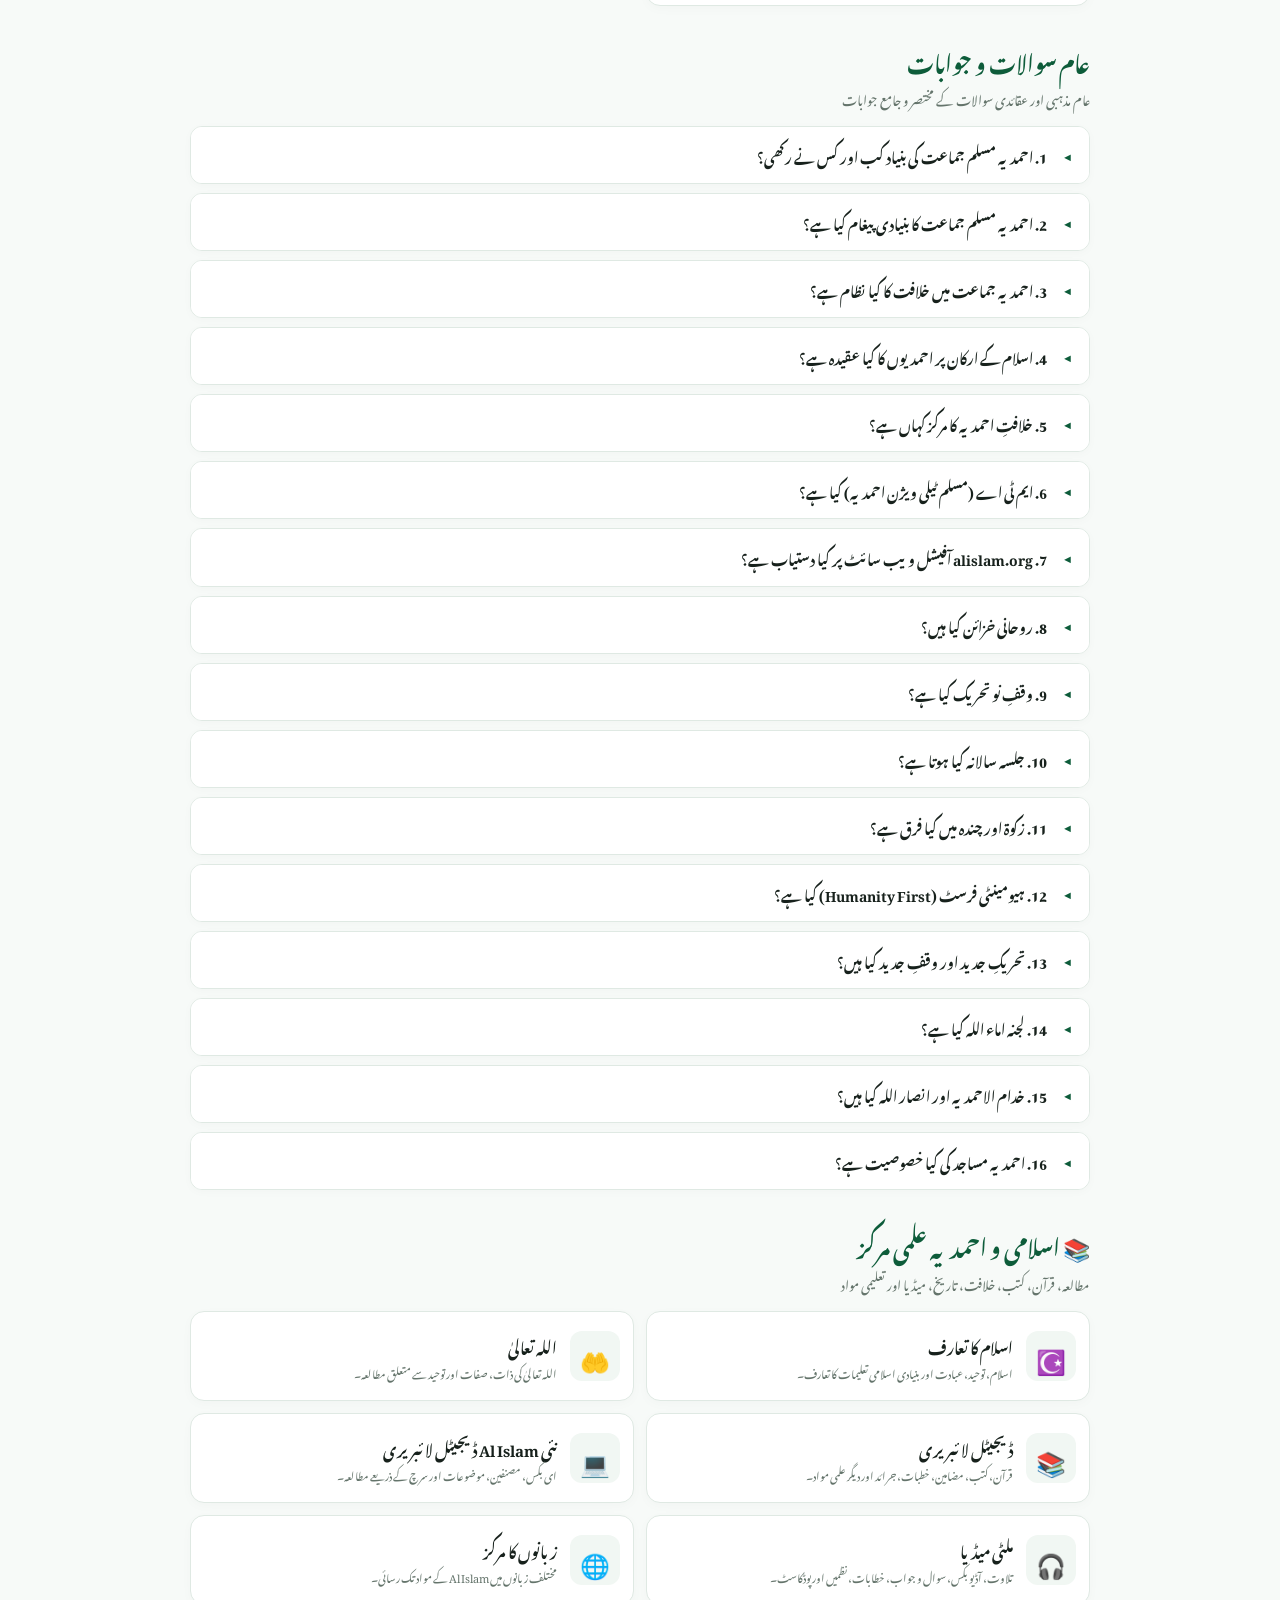
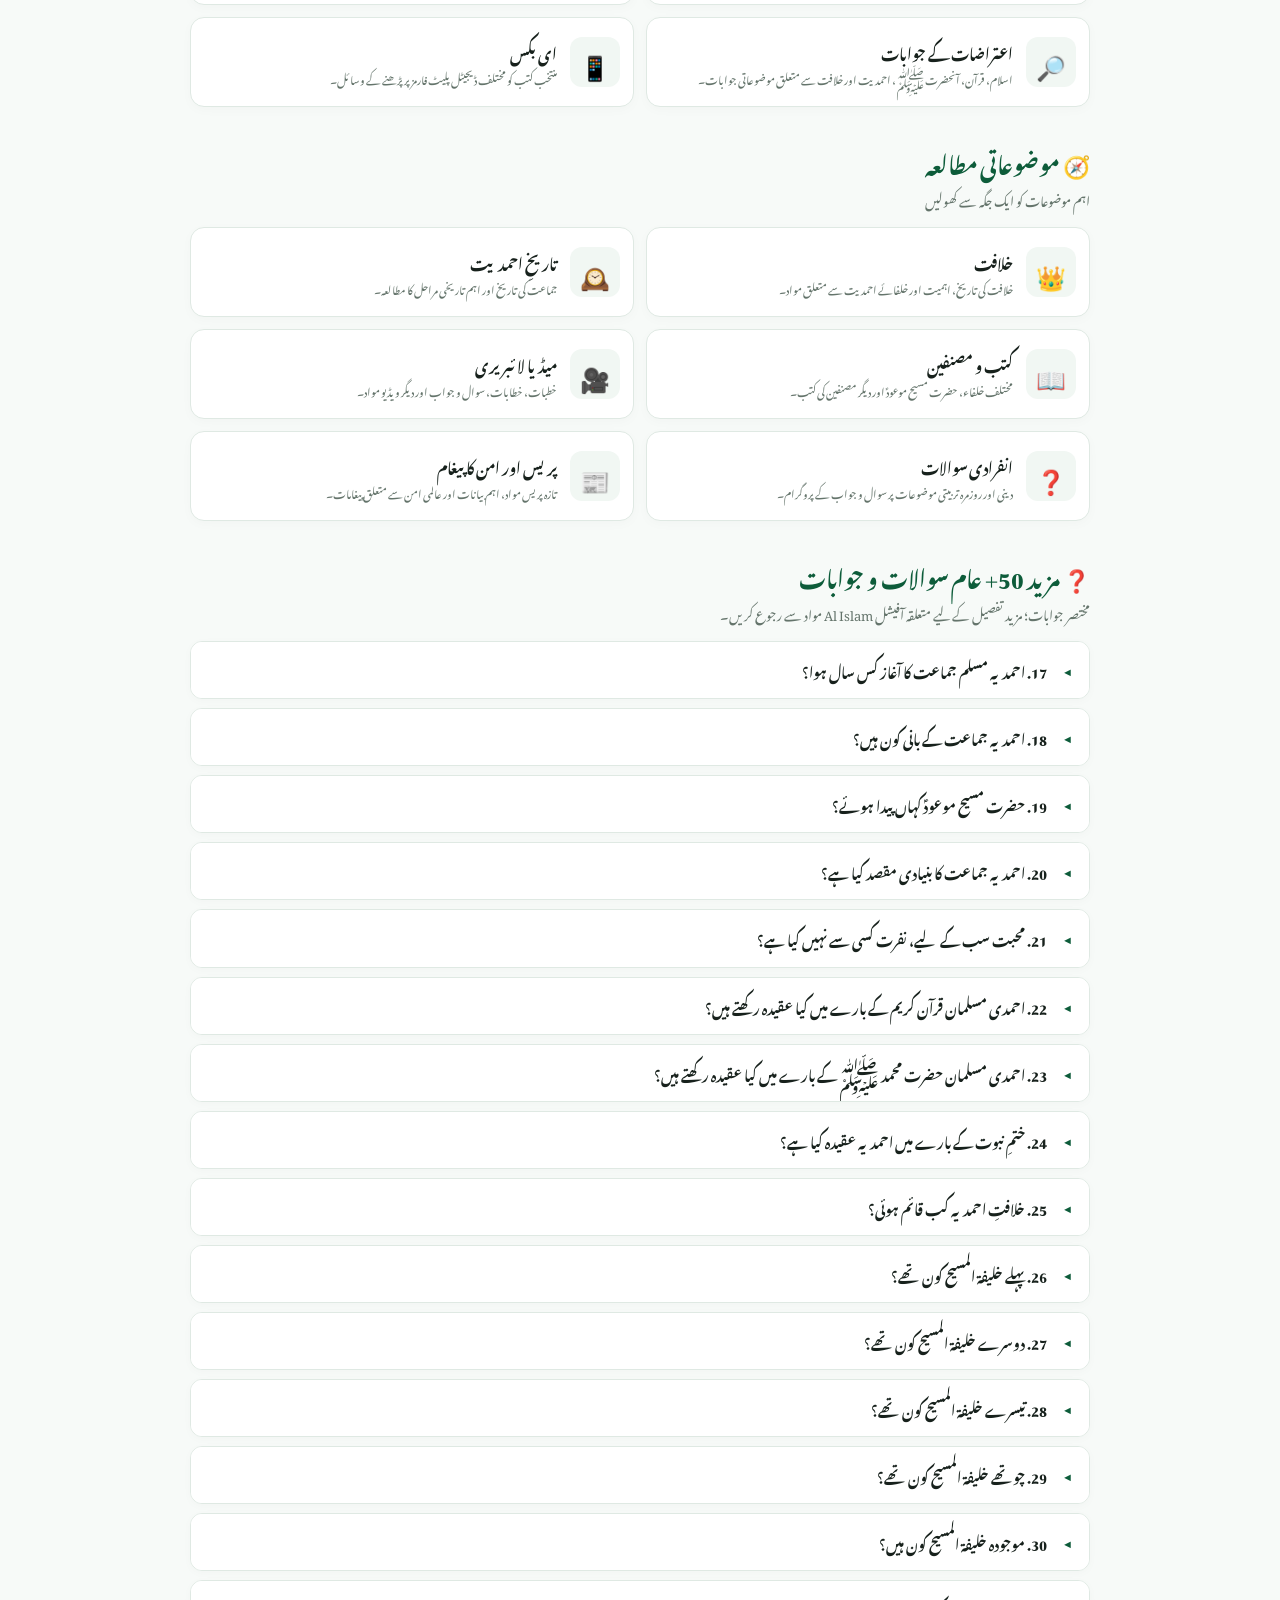
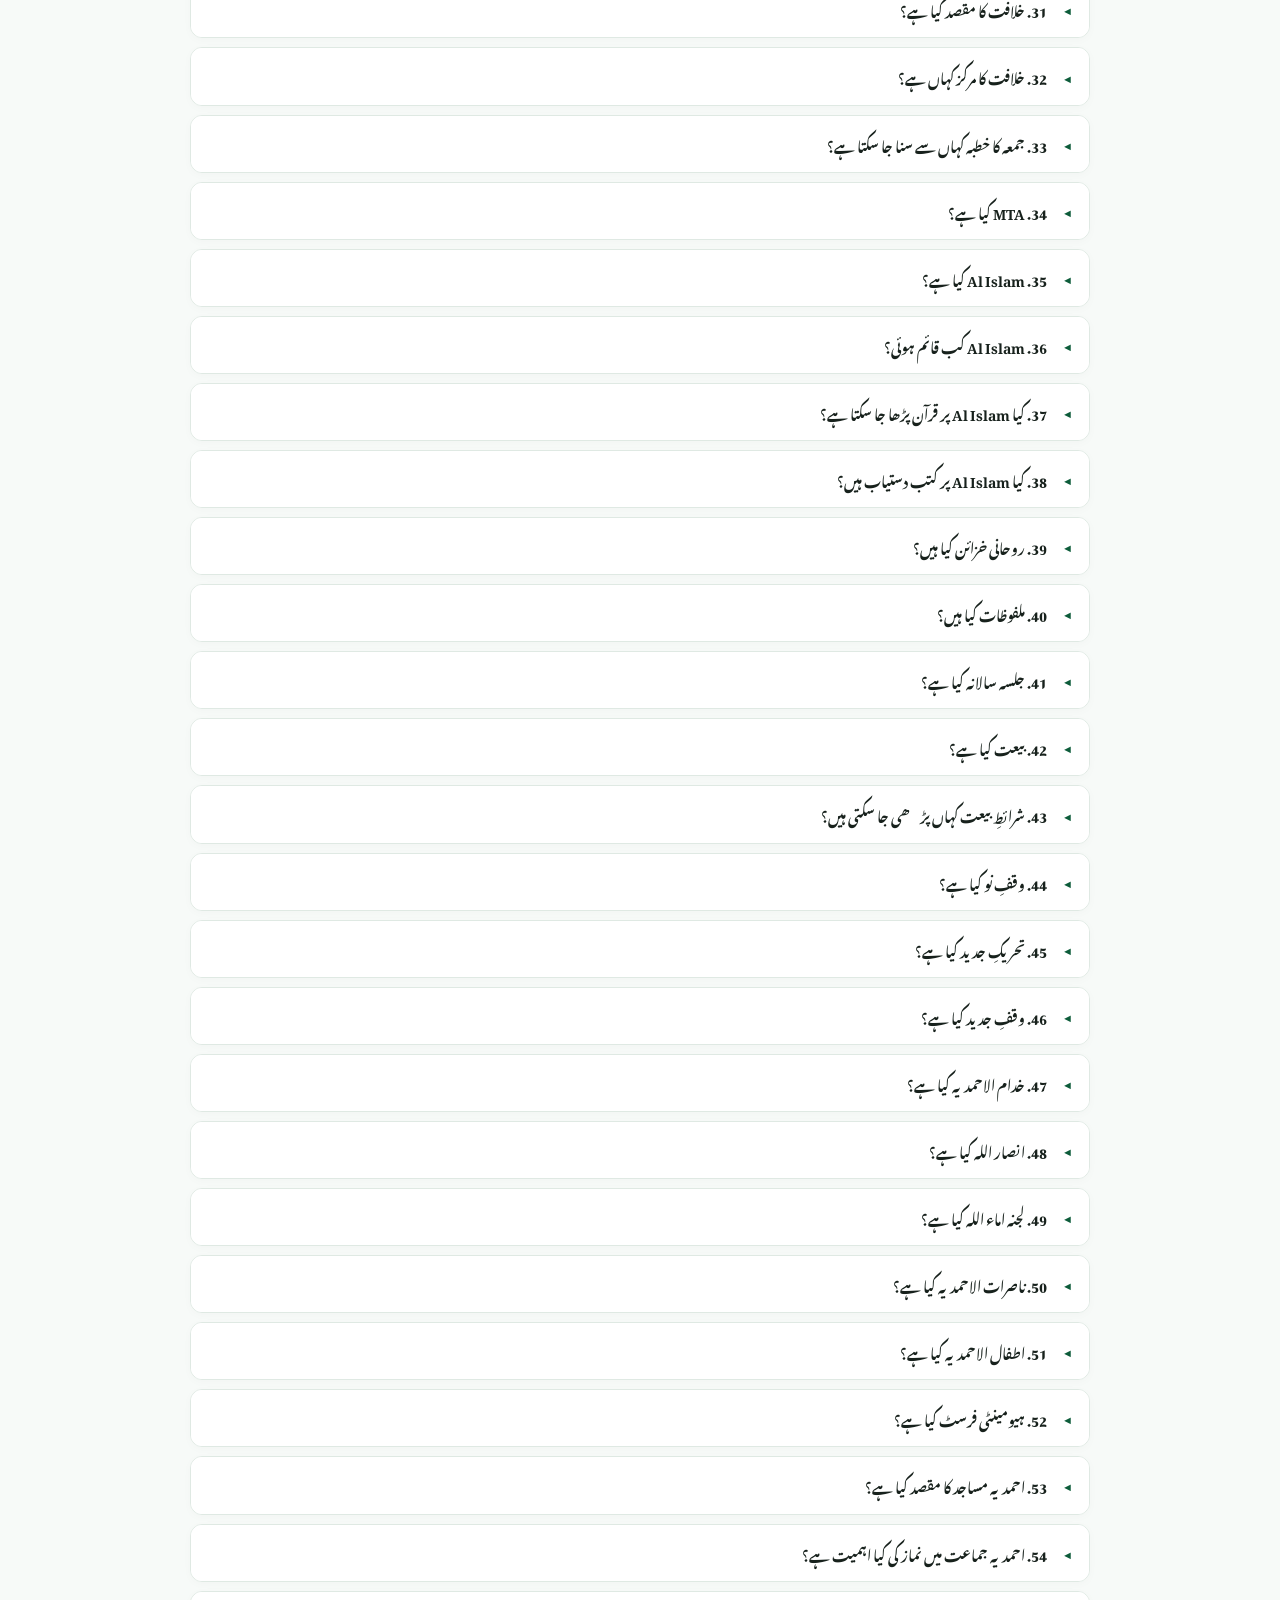
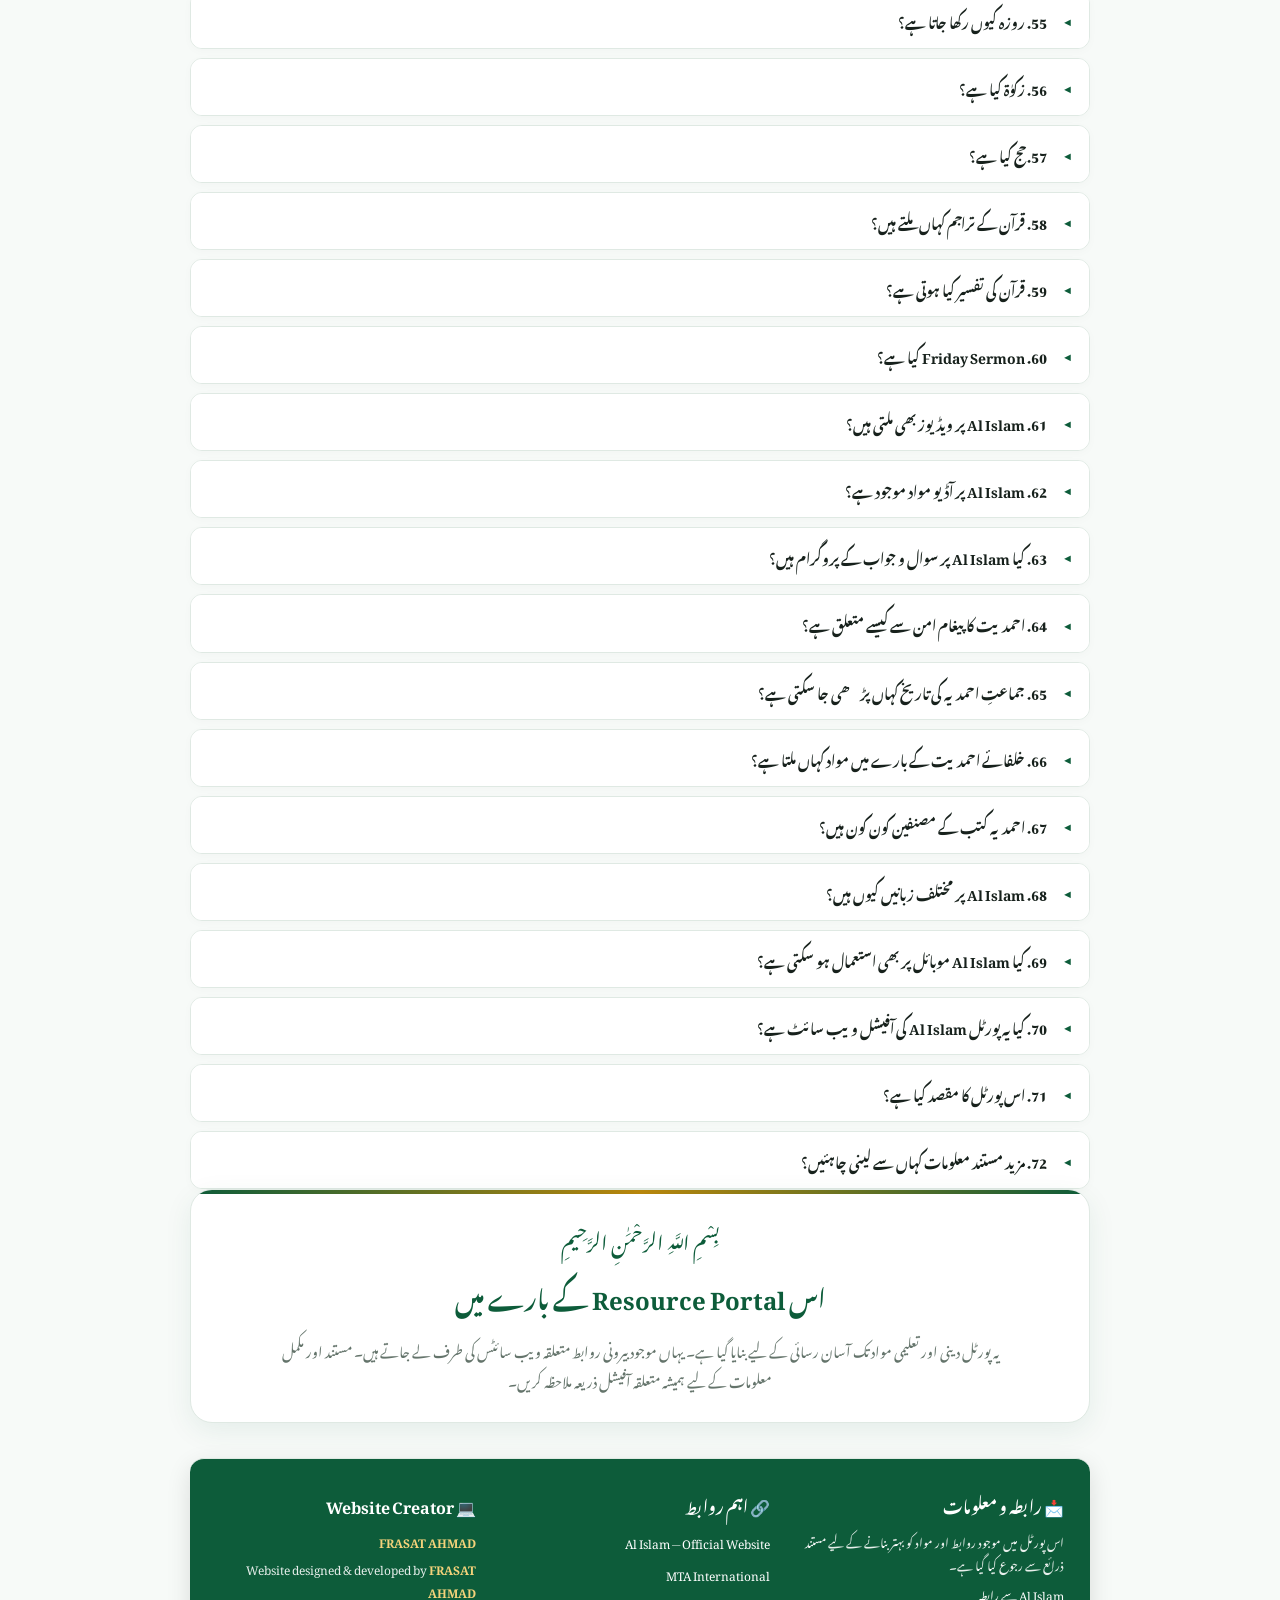
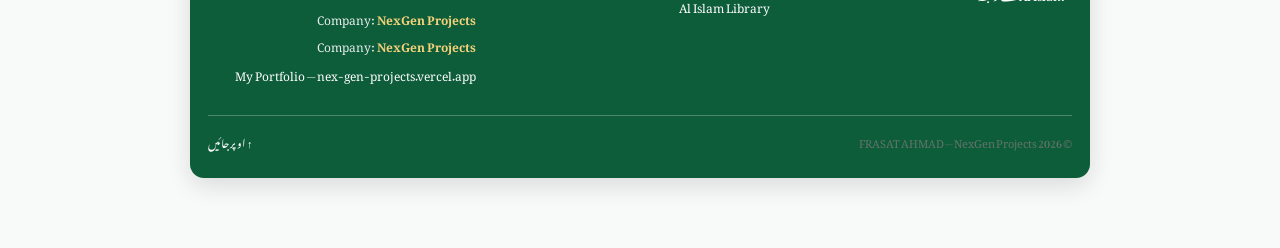
==== commit 6dfa4f34: "Update index.html" ====
--- a/index.html
+++ b/index.html
@@ -1369,8 +1369,9 @@
                     <p><strong>FRASAT AHMAD</strong></p>
                     <p>Website designed & developed by <strong>FRASAT AHMAD</strong></p>
                     <p>Company: <strong>NexGen Projects</strong></p>
-                    <a href="https://nex-gen-projects.vercel.app/#projects" target="_blank" rel="noopener noreferrer">
-    My Portfolio — https://nex-gen-projects.vercel.app/#projects
+                    <p>Company: <strong>NexGen Projects</strong></p>
+<a href="https://nex-gen-projects.vercel.app/#projects" target="_blank" rel="noopener noreferrer">
+    My Portfolio — nex-gen-projects.vercel.app
 </a>
                 </div>
             </div>
